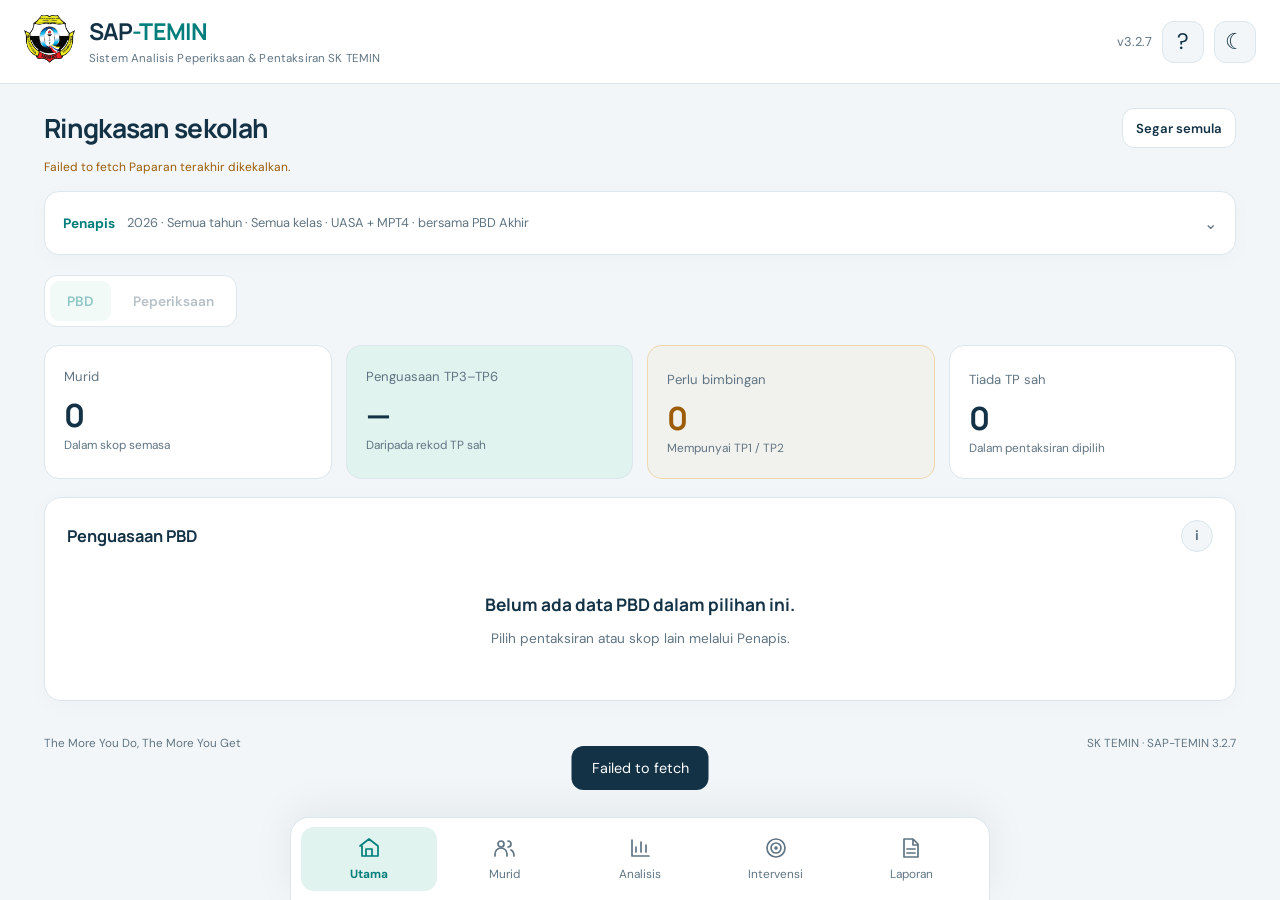
==== index.html @ d0b5d3e7 "Update index.html" ====
<!doctype html><html lang="ms"><head><meta charset="utf-8"><meta name="viewport" content="width=device-width,initial-scale=1,viewport-fit=cover"><meta name="theme-color" content="#102f44"><meta name="description" content="Sistem Analisis Peperiksaan & Pentaksiran SK TEMIN"><title>SAP-TEMIN · Analisis Sekolah</title><link rel="stylesheet" href="style.css?v=3.2.7"></head><body>
<svg class="svg-defs" aria-hidden="true"><defs>
<symbol id="i-home" viewBox="0 0 24 24"><path d="m3 10 9-7 9 7v10H5V10m4 10v-7h6v7"/></symbol><symbol id="i-chart" viewBox="0 0 24 24"><path d="M4 4v16h17M8 16v-5m5 5V6m5 10V9"/></symbol><symbol id="i-users" viewBox="0 0 24 24"><circle cx="9" cy="8" r="3"/><path d="M3 20v-2a6 6 0 0 1 12 0v2m1-15a3 3 0 0 1 0 6m3 3c2 1 3 3 3 6"/></symbol><symbol id="i-target" viewBox="0 0 24 24"><circle cx="12" cy="12" r="9"/><circle cx="12" cy="12" r="5"/><circle cx="12" cy="12" r="1"/></symbol><symbol id="i-more" viewBox="0 0 24 24"><path d="M4 6h16M4 12h16M4 18h16"/></symbol><symbol id="i-upload" viewBox="0 0 24 24"><path d="M12 16V3m-5 5 5-5 5 5M4 15v6h16v-6"/></symbol><symbol id="i-file" viewBox="0 0 24 24"><path d="M5 3h9l5 5v13H5zM14 3v6h5M8 13h8M8 17h8"/></symbol></defs></svg>
<header class="topbar"><div class="brand"><button id="brand-logo" aria-label="Logo SK Temin" title="SK Temin"><img src="assets/logo-sk-temin.png" alt="Logo SK Temin"></button><div><strong>SAP<span>-TEMIN</span></strong><small>Sistem Analisis Peperiksaan &amp; Pentaksiran SK TEMIN</small></div></div><div class="header-right"><span class="version">v3.2.7</span><button id="help" class="icon-btn" aria-label="Panduan penggunaan">?</button><button id="theme" class="icon-btn" aria-label="Tukar mod cerah atau gelap">☾</button></div></header>
<main id="main"><section class="page-heading"><div><p class="eyebrow" id="section-tag">PUSAT ANALISIS SEKOLAH</p><h1 id="page-title" hidden></h1><p id="page-description">SK TEMIN · ANALISIS AKADEMIK</p></div><button class="btn secondary" id="refresh">Segar semula</button></section>
<div id="connection" class="connection" role="status">Menyediakan paparan…</div>
<details id="filters-box" class="panel filters"><summary><span class="filter-caption">Penapis</span><span id="scope-label"></span><span class="filter-chevron" aria-hidden="true">⌄</span></summary><div class="filter-grid"><label>Sesi<select id="f-session"></select></label><div class="assessment-filter"><span id="assessment-label">Pentaksiran</span><details id="assessment-picker"><summary id="assessment-summary">Pilih pentaksiran</summary><div id="f-assessment" role="group" aria-labelledby="assessment-label"></div></details></div><label>Tahun<select id="f-year"><option value="">Semua tahun</option></select></label><label>Kelas<select id="f-class"><option value="">Semua kelas</option></select></label><div class="assessment-filter subject-filter"><span id="subject-label">Subjek</span><details id="subject-picker"><summary id="subject-summary">Semua subjek</summary><div class="subject-menu"><div class="subject-shortcuts"><button type="button" id="subject-all">Semua subjek</button><button type="button" id="subject-core">4 subjek teras</button></div><div id="f-subject" role="group" aria-labelledby="subject-label"></div></div></details></div><label id="sort-field">Susunan<select id="f-sort"><option value="rank">Gred A → F, kemudian jumlah</option><option value="name">Nama A–Z</option><option value="pbd">TP6 terbanyak, kemudian TP5 hingga TP1</option></select></label></div><button class="text-btn" id="reset-filters">Reset penapis</button></details>
<div id="view"></div><footer class="footer">The More You Do, The More You Get <span>SK TEMIN · SAP-TEMIN 3.2.7</span></footer></main>
<nav class="bottom-nav" aria-label="Menu utama"><button data-page="home" class="active"><svg><use href="#i-home"/></svg><span>Utama</span></button><button data-page="students"><svg><use href="#i-users"/></svg><span>Murid</span></button><button data-page="analysis"><svg><use href="#i-chart"/></svg><span>Analisis</span></button><button data-page="intervention"><svg><use href="#i-target"/></svg><span>Intervensi</span></button><button data-page="reports"><svg><use href="#i-file"/></svg><span>Laporan</span></button></nav>
<dialog id="sheet" class="bottom-sheet"><div class="sheet-handle"></div><header><h2 id="sheet-title">Maklumat</h2><button class="icon-btn" id="close-sheet" aria-label="Tutup panel">×</button></header><div id="sheet-body"></div></dialog><div id="toast" role="status" aria-live="polite"></div>
<script src="config.js"></script><script type="module" src="js/app.mjs?v=3.2.7"></script></body></html>
---- style.css ----
@import url('https://fonts.googleapis.com/css2?family=DM+Sans:wght@400;500;600;700&family=Manrope:wght@400;500;600;700;800&display=swap');
:root{--bg:#f2f6f8;--paper:#fff;--ink:#133246;--muted:#607584;--line:#dce6ec;--teal:#007e7b;--mint:#e1f3ee;--navy:#102f44;--amber:#9c5c08;--red:#b24040;--shadow:0 8px 32px #16374b09;font-family:'DM Sans',sans-serif;color:var(--ink);background:var(--bg);font-size:16px}*{box-sizing:border-box}body{margin:0}body.dark{--bg:#101e29;--paper:#192c39;--ink:#ecf4f6;--muted:#aac0cb;--line:#324b5a;--mint:#163e39;--teal:#58d4be;--navy:#0d2333;--amber:#f4bd63;--red:#f49b9b}button,input,select,textarea{font:inherit}button{cursor:pointer}button:disabled{opacity:.5;cursor:wait}button,a,input,select,textarea,summary{outline-offset:4px}button:focus-visible,a:focus-visible,input:focus-visible,select:focus-visible{outline:3px solid #32bfae}h1,h2,h3,h4,strong{font-family:'Manrope',sans-serif}h1{font-size:clamp(1.7rem,3.4vw,2.6rem);letter-spacing:-1.4px;line-height:1.2;margin:10px 0}h2{font-size:1.3rem;margin:0 0 12px}h3{font-size:1.08rem;margin:0}p{line-height:1.6}.svg-defs{position:absolute;width:0;height:0;overflow:hidden}svg{width:24px;height:24px;fill:none;stroke:currentColor;stroke-width:1.7;stroke-linecap:round;stroke-linejoin:round}.topbar{height:90px;padding:14px max(24px,calc((100vw - 1240px)/2));display:flex;justify-content:space-between;align-items:center;background:var(--paper);border-bottom:1px solid var(--line)}.brand,.header-right{display:flex;align-items:center;gap:14px}.brand button{border:0;background:none;padding:0}.brand img{width:51px;height:58px;object-fit:contain}.brand strong{font-size:1.45rem;letter-spacing:-.9px}.brand strong span{color:var(--teal)}.brand small{display:block;font-size:.72rem;letter-spacing:1.5px;margin-top:4px;color:var(--muted)}.version{font-size:.8rem;color:var(--muted)}.icon-btn{background:var(--bg);color:var(--ink);border:1px solid var(--line);border-radius:12px;width:42px;height:42px;font-size:1.4rem}.page-heading{display:flex;align-items:center;justify-content:space-between;gap:20px;margin:32px 0 20px}.page-heading p{margin:0;color:var(--muted)}.page-heading .eyebrow{color:var(--teal);font-size:.78rem;letter-spacing:2px;font-weight:700}main#main{max-width:1240px;margin:auto;padding:0 24px 110px}.btn{display:inline-flex;align-items:center;justify-content:center;gap:9px;padding:12px 18px;border:0;border-radius:12px;background:var(--teal);color:#fff;font-weight:600;font-size:.9rem;min-height:44px}.btn.secondary{background:var(--paper);color:var(--ink);border:1px solid var(--line)}.btn.danger{background:#a83939;color:white}.text-btn{color:var(--teal);border:0;background:none;padding:12px 0;text-align:left;font-weight:600}.connection{color:var(--muted);font-size:.84rem;padding:0 0 18px;line-height:1.5}.connection.warn{color:var(--amber)}.panel{background:var(--paper);border:1px solid var(--line);border-radius:20px;padding:24px;box-shadow:var(--shadow);margin-bottom:20px}.filters{padding:0 22px}.filters summary{padding:18px 0;font-weight:700;cursor:pointer}.filters summary span{font-weight:400;color:var(--muted);font-size:.8rem;margin-left:10px}.filter-grid{display:grid;grid-template-columns:repeat(3,1fr);gap:15px}label{display:flex;flex-direction:column;gap:8px;font-size:.86rem;color:var(--muted);font-weight:500}select,input,textarea{width:100%;min-width:0;border:1px solid var(--line);border-radius:10px;background:var(--bg);color:var(--ink);padding:12px;font-size:1rem;min-height:46px}textarea{min-height:90px;resize:vertical}select{appearance:none;background-image:url("data:image/svg+xml,%3Csvg xmlns='http://www.w3.org/2000/svg' width='16' height='16' fill='none' stroke='%23708795'%3E%3Cpath d='m4 6 4 4 4-4'/%3E%3C/svg%3E");background-repeat:no-repeat;background-position:right 12px center;padding-right:32px}.hero{background:linear-gradient(120deg,#12364b,#075c61);color:white;position:relative;overflow:hidden;display:flex;justify-content:space-between;align-items:center;gap:24px}.hero:after{content:'';position:absolute;right:-80px;top:-110px;width:330px;height:330px;border:50px solid #ffffff09;border-radius:50%;pointer-events:none}.hero small{color:#a7d7d3;letter-spacing:1.2px}.hero h2{font-size:1.6rem;margin-top:10px}.hero p{color:#d1e6e8;max-width:650px;margin:10px 0}.hero .btn{background:#d5f4e9;color:#064842;white-space:nowrap}.kpi-grid{display:grid;grid-template-columns:repeat(4,1fr);gap:16px;margin-bottom:20px}.kpi{background:var(--paper);padding:20px;border:1px solid var(--line);border-radius:17px}.kpi span{font-size:.86rem;color:var(--muted)}.kpi strong{display:block;font-size:2.15rem;letter-spacing:-1.5px;margin:13px 0 4px}.kpi small{font-size:.8rem;color:var(--muted)}.kpi.green{background:var(--mint)}.two-col{display:grid;grid-template-columns:1.1fr 1fr;gap:20px}.panel-head{display:flex;justify-content:space-between;gap:16px;align-items:center;margin-bottom:20px}.panel-head p,.hint{font-size:.85rem;color:var(--muted);line-height:1.6;margin:7px 0}.bar-row{display:grid;grid-template-columns:52px 1fr 85px;gap:12px;align-items:center;margin:18px 0;font-size:.9rem}.bar-track{height:12px;background:var(--bg);border-radius:20px;overflow:hidden}.bar-fill{height:100%;background:var(--teal);border-radius:20px}.bar-row button{background:none;border:0;color:var(--ink);font-weight:700;padding:6px;text-align:left}.bar-row small{text-align:right;color:var(--muted)}.actions{display:flex;flex-wrap:wrap;align-items:center;gap:10px;margin:14px 0}.badge{display:inline-block;border-radius:7px;background:var(--mint);color:var(--teal);font-size:.78rem;padding:5px 9px;white-space:nowrap}.badge.warn{color:var(--amber);background:#e8ae2a18}.badge.red{color:var(--red);background:#c8434314}.quick-grid{display:grid;grid-template-columns:repeat(3,1fr);gap:12px}.quick{padding:20px;border-radius:16px;border:1px solid var(--line);background:var(--paper);text-align:left;color:var(--ink);display:flex;gap:12px;align-items:center;min-height:80px}.quick svg{color:var(--teal);flex-shrink:0}.quick strong{display:block;font-size:.95rem}.quick small{display:block;color:var(--muted);font-size:.8rem;margin-top:5px}.table-scroll{overflow:auto;max-height:72vh;border:1px solid var(--line);border-radius:12px}table{border-collapse:separate;border-spacing:0;width:100%;font-size:.87rem}th,td{padding:13px 12px;text-align:center;border-bottom:1px solid var(--line);white-space:nowrap}th{background:var(--bg);color:var(--muted);font-size:.78rem;position:sticky;top:0;z-index:2}th.name,td.name{position:sticky;left:0;background:var(--paper);text-align:left;min-width:190px;max-width:250px;white-space:normal;z-index:1;box-shadow:3px 0 5px #15384a05}th.name{background:var(--bg);z-index:3}.name button{border:0;background:none;color:var(--ink);text-align:left;padding:0;font-weight:700;font-size:.87rem;line-height:1.5}.name small{display:block;color:var(--muted);font-size:.76rem;margin-top:4px}.pbd-row td{background:var(--mint);font-size:.82rem;padding:10px 12px}.pbd-row td.name{background:var(--paper)}.mark{font-weight:700}.tp{display:inline-block;background:var(--mint);color:var(--teal);border-radius:6px;padding:3px 7px}.tp.low{color:var(--red);background:#cd505015}.empty{text-align:center;padding:48px 20px}.empty h2{margin:15px 0}.empty p{color:var(--muted);max-width:560px;margin:12px auto}.bottom-nav{position:fixed;bottom:0;left:50%;transform:translateX(-50%);width:min(100%,700px);z-index:20;display:grid;grid-template-columns:repeat(5,1fr);background:var(--paper);border:1px solid var(--line);border-bottom:0;border-radius:22px 22px 0 0;padding:9px 10px calc(9px + env(safe-area-inset-bottom));box-shadow:0 -8px 40px #0b273610}.bottom-nav button{display:flex;flex-direction:column;align-items:center;gap:6px;padding:9px 2px;border:0;background:none;color:var(--muted);font-size:.76rem;min-height:58px;border-radius:13px}.bottom-nav button.active{color:var(--teal);background:var(--mint);font-weight:700}.bottom-sheet{border:1px solid var(--line);border-radius:24px 24px 0 0;padding:12px 26px 30px;background:var(--paper);color:var(--ink);width:min(100%,780px);max-height:90dvh;margin:auto auto 0;box-shadow:0 -20px 100px #0003}.bottom-sheet::backdrop{background:#071d32a0;backdrop-filter:blur(3px)}.sheet-handle{width:44px;height:5px;background:var(--line);margin:0 auto 14px;border-radius:5px}.bottom-sheet header{display:flex;align-items:center;justify-content:space-between;margin-bottom:20px}.bottom-sheet header h2{margin:0}.sheet-grid{display:grid;grid-template-columns:1fr 1fr;gap:12px}.form-grid{display:grid;grid-template-columns:1fr 1fr;gap:15px}.full{grid-column:1/-1}.admin-section{border-top:1px solid var(--line);padding-top:22px;margin-top:22px}.upload-box{border:2px dashed var(--line);border-radius:14px;padding:24px;background:var(--bg);text-align:center}.upload-box input{margin-top:12px;background:var(--paper)}.notice{padding:15px 17px;border-radius:12px;background:var(--mint);font-size:.9rem;line-height:1.6;margin:15px 0}.notice.warn{background:#e8ae2a12;color:var(--amber)}.footer{padding:24px 0;color:var(--muted);font-size:.78rem;display:flex;justify-content:space-between;gap:16px}.profile-grid{display:grid;grid-template-columns:repeat(3,1fr);gap:12px;margin-bottom:20px}.profile-grid .kpi{padding:14px}.profile-grid strong{font-size:1.5rem}.list-item{padding:16px 0;border-bottom:1px solid var(--line)}.list-item p{margin:5px 0;font-size:.9rem}.list-item small{color:var(--muted)}#toast{position:fixed;bottom:110px;left:50%;transform:translateX(-50%);background:var(--ink);color:var(--paper);padding:13px 20px;border-radius:12px;z-index:100;max-width:90%;display:none;font-size:.9rem}.checklist label{flex-direction:row;align-items:center;padding:8px 0}.checklist input{width:20px;min-height:20px}.slide{padding:40px;border:1px solid var(--line);background:var(--paper);border-radius:18px;margin-bottom:22px;break-after:page}.slide h2{font-size:1.7rem;color:var(--teal)}.slide li{line-height:1.8}.fishbone{display:grid;grid-template-columns:1fr 1fr;gap:16px}.fishbone article{border-left:4px solid var(--teal);padding:12px;background:var(--bg);border-radius:8px}.fishbone textarea{margin-top:8px}.screen-only{display:initial}
@media(max-width:760px){.topbar{height:78px;padding:12px 18px}.brand strong{font-size:1.25rem}.brand img{width:42px;height:49px}.brand small{font-size:.62rem;letter-spacing:1px}.header-right{gap:8px}main#main{padding:0 16px 115px}.page-heading{margin-top:25px;display:block}.page-heading>.btn{margin-top:14px;padding:9px 12px;font-size:.8rem}.page-heading h1{letter-spacing:-.7px}.page-heading p:not(.eyebrow){font-size:.87rem}.panel{padding:18px;border-radius:16px}.filters{padding:0 16px}.filter-grid{grid-template-columns:1fr 1fr;gap:12px}label{font-size:.8rem}select,input{padding:11px;font-size:.9rem}.filters summary span{display:block;margin:6px 0 0}.kpi-grid{grid-template-columns:1fr 1fr;gap:11px}.kpi{padding:16px}.kpi strong{font-size:1.9rem}.two-col{display:block}.hero{display:block}.hero .btn{margin-top:12px}.hero h2{font-size:1.35rem}.quick-grid{grid-template-columns:1fr}.quick{min-height:70px;padding:16px}.bottom-sheet{padding:12px 18px 24px}.sheet-grid{gap:9px}.sheet-grid .quick{padding:12px;display:block}.sheet-grid .quick svg{margin-bottom:8px}.footer{display:block;line-height:1.8}.footer span{display:block}.table-scroll{max-height:66vh}th.name,td.name{min-width:150px;max-width:180px}th,td{padding:12px 10px}.form-grid{grid-template-columns:1fr}.full{grid-column:auto}.slide{padding:22px}.fishbone{grid-template-columns:1fr}.profile-grid{gap:8px}.profile-grid .kpi{padding:10px}.profile-grid .kpi span{font-size:.72rem}}
@media print{body{background:white;color:black}.topbar,.bottom-nav,.page-heading,.filters,.connection,.footer,.screen-only,dialog,#toast,.actions,button{display:none!important}main#main{max-width:none;padding:0}.panel{box-shadow:none;border:0;padding:10px}.table-scroll{overflow:visible;max-height:none;border:0}table{font-size:8pt}th,td{padding:5px;white-space:normal;position:static!important}th.name,td.name{min-width:110px;max-width:150px;position:static!important}thead{display:table-header-group}tr{break-inside:avoid}.slide{padding:15px;min-height:90vh}.print-title{display:block!important}body.dark{--paper:white;--ink:black;--bg:#eee;--muted:#444;--line:#ddd;--mint:#e9f6f0;--teal:#007e7b}.no-print{display:none!important}@page{size:A4 landscape;margin:12mm}}
.print-title{display:none}

#slip-print{display:none}@media print{body.printing-slip #main{display:none!important}body.printing-slip #slip-print{display:block!important}#slip-print .table-scroll{overflow:visible;max-height:none}#slip-print .profile-grid{display:grid;grid-template-columns:repeat(3,1fr)}}
@media(max-width:760px){label{font-size:.875rem}.bottom-nav button{font-size:.8rem}}

/* 3.0.1 — consistent assessment colours and printable pupil names. */
:root{--exam-row:#f0f6ff;--exam-accent:#285a9b;--pbd-row:#e2f4eb;--pbd-accent:#176442}
body.dark{--exam-row:#1b3047;--exam-accent:#a8cbff;--pbd-row:#183c31;--pbd-accent:#a1e6bf}
.results-table .uasa-row>td:not(.name){background:var(--exam-row)}
.results-table .pbd-row>td:not(.name){background:var(--pbd-row)}
.uasa-row>td:nth-of-type(3){color:var(--exam-accent);font-weight:700}
.pbd-row>td{color:var(--pbd-accent)}
.grade-badge{font-weight:800;border:1px solid transparent;min-width:25px;text-align:center}
.grade-A{background:#dcf5e6;color:#126336;border-color:#a2d8b6}
.grade-B{background:#e0edff;color:#214fa3;border-color:#b1caf3}
.grade-C{background:#eee4ff;color:#6c37a1;border-color:#d1b7ec}
.grade-D{background:#fff3c4;color:#775700;border-color:#dfc66e}
.grade-E{background:#ffe8d4;color:#a4430b;border-color:#edba90}
.grade-F{background:#ffe0e0;color:#b21527;border-color:#ec9ca5}
@media print{
  html,body{height:auto!important;overflow:visible!important}
  body{print-color-adjust:exact;-webkit-print-color-adjust:exact}
  .table-scroll{height:auto!important;max-height:none!important;overflow:visible!important}
  button[data-profile]{display:inline!important;border:0!important;background:none!important;color:#133246!important;font-size:8pt!important;font-weight:700!important;line-height:1.35!important;padding:0!important;min-height:0!important}
  .results-table{font-size:7.5pt;table-layout:auto}
  .results-table th,.results-table td{padding:5px 4px}
  .results-table th.name,.results-table td.name{min-width:105px;width:155px;max-width:180px;color:#133246!important;background:#fff!important;box-shadow:none!important}
  .results-table td.name small{font-size:7pt;color:#475569!important}
  .results-table .student-result{break-inside:avoid;page-break-inside:avoid}
  .results-table .uasa-row>td:not(.name){background:#f0f6ff!important;color:#133246}
  .results-table .pbd-row>td:not(.name){background:#e2f4eb!important;color:#176442}
  .results-table .badge,.results-table .tp{font-size:7pt;padding:2px 4px;min-width:0}
  #view>section.panel>label.screen-only{display:none!important}
}

/* Keep each student and their position visible while scrolling results. */
.results-table{--rank-width:110px}
.results-table th.rank,.results-table td.rank{position:sticky;left:0;min-width:var(--rank-width);width:var(--rank-width);max-width:var(--rank-width);white-space:normal;background:var(--paper);z-index:2;font-weight:700}
.results-table th.rank{background:var(--bg);z-index:4}
.results-table th.name,.results-table td.name{left:var(--rank-width)}
.results-table th.name{z-index:4}
.brand small{max-width:390px;letter-spacing:.4px;line-height:1.4}
@media(max-width:760px){.results-table{--rank-width:88px}.brand small{max-width:230px;font-size:.62rem}.topbar{height:auto;min-height:78px}.brand{gap:10px}.header-right{flex-shrink:0}}
@media print{.results-table th.rank,.results-table td.rank{min-width:50px;width:50px;max-width:65px}}

.assessment-filter{position:relative;min-width:0;color:var(--muted);font-size:.86rem;display:flex;flex-direction:column;gap:8px}.assessment-filter details{position:relative}.assessment-filter summary{min-height:46px;border:1px solid var(--line);border-radius:10px;background:var(--bg);padding:12px;cursor:pointer;color:var(--ink);font-weight:400;font-size:1rem;list-style:none}.assessment-filter summary::after{content:'⌄';float:right}.assessment-filter #f-assessment{position:absolute;top:100%;left:0;min-width:100%;width:max-content;max-width:min(420px,85vw);z-index:15;background:var(--paper);border:1px solid var(--line);border-radius:12px;padding:8px;box-shadow:var(--shadow)}#f-assessment label{display:flex;flex-direction:row;align-items:center;gap:12px;padding:12px;cursor:pointer;color:var(--ink)}#f-assessment input{width:20px;min-height:20px;flex-shrink:0;accent-color:var(--teal)}.progress-row td{background:var(--bg);font-size:.8rem}.progress-up{color:var(--teal);font-weight:700}.progress-down{color:var(--red);font-weight:700}

.results-table.pbd-only-table th.name,.results-table.pbd-only-table td.name{left:0}.tp-distribution{color:var(--teal)!important;font-weight:600}

/* Clickable charts: neutral subject means, amber/orange attention counts. */
.chart-bar{display:grid;grid-template-columns:44px minmax(60px,1fr) 105px;gap:14px;align-items:center;width:100%;padding:13px 0;border:0;border-radius:10px;background:transparent;color:var(--ink);text-align:left;font-size:.9rem;min-height:52px}.chart-bar:hover{background:var(--bg)}.chart-bar .bar-fill{display:block;height:100%}.chart-bar .bar-track{display:block;height:16px}.chart-count{text-align:right;white-space:nowrap;font-weight:700}.chart-count small{display:block;font-weight:400;color:var(--muted);font-size:.76rem}.tp-color-1{background:#e7ad20}.tp-color-2{background:#e98428}.tp-color-3{background:#8cbfb4}.tp-color-4{background:#4caa97}.tp-color-5{background:#168c80}.tp-color-6{background:#086f73}.outcomes-panel .panel-head{align-items:flex-start}.outcomes-panel label{min-width:150px}.chart-legend{display:flex;flex-wrap:wrap;gap:12px 24px;color:var(--muted);font-size:.82rem;margin:18px 0 22px}.chart-legend>span{display:inline-flex;gap:8px;align-items:center}.legend-dot{width:11px;height:11px;border-radius:4px;display:inline-block}.legend-dot.low,.outcome-segment.low{background:#e98b24;color:#402300}.legend-dot.met,.outcome-segment.met{background:#007e7b;color:#fff}.legend-dot.unknown,.outcome-segment.unknown{background:#dbe4e9;color:#344957}.outcome-row{display:grid;grid-template-columns:50px minmax(80px,1fr) 95px;align-items:center;gap:14px;margin:18px 0;font-size:.86rem}.outcome-stack{display:flex;gap:2px;min-height:32px;border-radius:9px;overflow:hidden;background:var(--bg)}.outcome-segment{border:0;min-width:24px;padding:6px 2px;font-weight:700;font-size:.78rem}.outcome-segment:hover{filter:brightness(.92)}.outcome-count{background:none;border:0;color:var(--amber);text-align:right;font-weight:700;padding:4px;min-height:44px}.outcome-count small{display:block;font-size:.7rem;font-weight:400}.outcome-count:hover{text-decoration:underline}@media(max-width:600px){.outcomes-panel .panel-head{display:block}.outcomes-panel label{margin-top:15px;max-width:200px}.outcome-row{grid-template-columns:42px minmax(60px,1fr) 76px;gap:8px}.chart-bar{gap:9px;grid-template-columns:38px minmax(50px,1fr) 95px}.chart-legend{gap:10px;font-size:.76rem}}@media print{.chart-bar{display:grid!important;break-inside:avoid}.outcome-segment,.outcome-count{display:block!important}.bar-fill,.outcome-segment,.legend-dot{-webkit-print-color-adjust:exact;print-color-adjust:exact}.outcomes-panel label{display:none}}

/* SAP-TEMIN 3.1 — focused mobile workspace */
[hidden]{display:none!important}
:root{--shadow:0 4px 24px #15384a06}
.topbar{height:84px}.header-right{gap:10px}.brand small{max-width:360px;letter-spacing:.15px}
main#main{padding-top:0}.page-heading{margin:24px 0 10px;align-items:center}.page-heading .eyebrow{display:none}.page-heading h1{font-size:1.65rem;letter-spacing:-.7px;margin:0;line-height:1.25}.page-heading p:empty{display:none}.page-heading>.btn{margin:0;min-height:40px;padding:9px 13px;font-size:.82rem;white-space:nowrap}
.connection{font-size:.75rem;padding:0 0 15px;white-space:nowrap;overflow:hidden;text-overflow:ellipsis;line-height:1.5}
#filters-box{margin-bottom:20px;padding:0 18px;border-radius:15px;overflow:visible}
#filters-box>summary{display:flex;align-items:center;gap:12px;list-style:none;min-height:62px;padding:14px 0}
#filters-box>summary::-webkit-details-marker{display:none}
#filters-box>summary .filter-caption{font-size:.85rem;color:var(--teal);font-weight:700;margin:0;flex-shrink:0}
#filters-box>summary #scope-label{font-size:.8rem;font-weight:400;color:var(--muted);margin:0;line-height:1.5;flex:1;min-width:0}
.filter-chevron{color:var(--muted);margin:0!important;font-size:1rem!important;flex-shrink:0}
#filters-box[open] .filter-chevron{transform:rotate(180deg)}
#filters-box[open]>summary{border-bottom:1px solid var(--line);margin-bottom:17px}
#filters-box .filter-grid{grid-template-columns:repeat(3,minmax(0,1fr))}#filters-box label,#filters-box .assessment-filter{font-size:.82rem}
#filters-box .text-btn{font-size:.82rem;margin:4px 0}
.view-tabs{display:flex;align-items:center;gap:5px;max-width:100%;width:max-content;overflow-x:auto;margin:0 0 18px;padding:5px;border:1px solid var(--line);background:var(--paper);border-radius:13px;scrollbar-width:thin}
.view-tabs button{flex-shrink:0;border:0;border-radius:9px;min-height:40px;padding:9px 17px;color:var(--muted);background:transparent;font-weight:600;font-size:.85rem;white-space:nowrap}
.view-tabs button.active{color:var(--teal);background:var(--mint)}.view-tabs button:hover{color:var(--teal)}
.panel{padding:22px;border-radius:17px;margin-bottom:18px}.panel-head{margin-bottom:13px}.panel-head h3{font-size:1.02rem}.panel-head p{font-size:.8rem}
.kpi-grid.dashboard-kpis{gap:14px;margin-bottom:18px}.stat-card{display:block;width:100%;text-align:left;border:1px solid var(--line);color:var(--ink);background:var(--paper);padding:19px;border-radius:15px;min-height:134px}
.stat-card span{font-size:.82rem}.stat-card strong{font-size:2rem;margin:12px 0 4px;line-height:1.1}.stat-card small{display:block;font-size:.74rem;line-height:1.4}.stat-card.green{background:var(--mint)}
.stat-card.attention{border-color:#e8a13455;background:#e8a1340d}.stat-card.attention strong{color:var(--amber)}button.stat-card:hover{box-shadow:var(--shadow);border-color:var(--teal)}
.info-btn{display:inline-flex;justify-content:center;align-items:center;width:32px;height:32px;min-width:32px;border-radius:50%;border:1px solid var(--line);background:var(--bg);color:var(--muted);font-size:.85rem;font-weight:700;line-height:1;padding:0;flex-shrink:0}
.info-btn:hover{border-color:var(--teal);color:var(--teal)}.chart-footnote{display:flex;justify-content:flex-end;margin-top:6px}
.table-meta{display:flex;align-items:center;justify-content:space-between;margin:16px 0 13px;gap:10px}.table-meta .info-btn{width:30px;height:30px;min-width:30px}
.cell-btn{border:0;background:none;color:var(--teal);font:inherit;font-weight:700;padding:8px;min-width:35px;min-height:36px;border-radius:7px}.cell-btn:hover{background:var(--mint)}.attention-text{color:var(--amber)}
.analysis-table td.name strong{font-size:.85rem}.analysis-table td.name small{font-size:.71rem;line-height:1.4;max-width:180px}.analysis-table th.name,.analysis-table td.name{min-width:145px;max-width:210px}
.disclosure{padding:0 22px}.disclosure>summary{padding:19px 0;font-family:'Manrope',sans-serif;font-size:.94rem;font-weight:700;cursor:pointer;min-height:55px}.disclosure-body{padding:0 0 20px}.disclosure .badge{margin-left:8px;vertical-align:middle}
.compact-empty{padding:28px 12px}.compact-empty p{font-size:.85rem;margin-bottom:0}
.progress-item{display:flex;align-items:center;justify-content:space-between;gap:20px;padding:18px 0;border-bottom:1px solid var(--line)}.progress-item:last-child{border:0}.progress-item>div:first-child small{display:block;color:var(--muted);font-size:.75rem;margin-top:5px}.progress-counts{display:flex;gap:24px;text-align:center}.progress-counts>span{font-size:1.15rem;font-weight:700;min-width:55px}.progress-counts small{display:block;font-size:.68rem;font-weight:400;color:var(--muted);margin-top:4px}.coverage-counts{display:flex;flex-wrap:wrap;gap:8px 18px;margin-top:10px;font-size:.82rem;color:var(--muted)}
.workspace-entry,.report-dialog-entry{display:flex;align-items:center;justify-content:space-between;gap:20px}.workspace-entry p,.report-dialog-entry p{font-size:.85rem;color:var(--muted);margin:7px 0 0}.workspace-entry .btn,.report-dialog-entry .btn{white-space:nowrap;flex-shrink:0}
.report-controls{display:flex;align-items:end;justify-content:space-between;gap:20px}.report-controls label{flex:1;max-width:360px}.report-controls .actions{margin:0;flex-shrink:0}.report-content .panel-head{gap:10px}.report-dialog-entry h3{font-size:1rem}
.bottom-nav{border-radius:19px 19px 0 0}.bottom-nav button{min-height:58px;font-size:.74rem}.footer{font-size:.73rem;padding:16px 0}
@media(max-width:760px){
 .topbar{min-height:76px;height:auto;padding:12px 16px}.brand{gap:9px;min-width:0}.brand img{width:37px;height:45px}.brand strong{font-size:1.18rem}.brand small{max-width:190px;font-size:.57rem;line-height:1.4}.header-right{gap:6px;flex-shrink:0}.header-right .icon-btn{width:35px;height:35px;border-radius:10px;font-size:1.1rem}.version{display:none}
 main#main{padding:0 14px 105px}.page-heading{display:flex;margin:21px 0 8px;gap:12px}.page-heading h1{font-size:1.35rem}.page-heading>.btn{font-size:.71rem;min-height:36px;padding:7px 10px}.connection{font-size:.69rem;padding-bottom:12px}
 #filters-box{padding:0 14px;margin-bottom:16px}#filters-box>summary{gap:10px;min-height:62px}#filters-box>summary #scope-label{font-size:.73rem;display:-webkit-box;-webkit-line-clamp:2;-webkit-box-orient:vertical;overflow:hidden}#filters-box .filter-grid{grid-template-columns:repeat(2,minmax(0,1fr));gap:13px 10px}
 .panel{padding:17px;border-radius:15px;margin-bottom:15px}.panel-head h3{font-size:.95rem}.kpi-grid.dashboard-kpis{grid-template-columns:1fr 1fr;gap:10px;margin-bottom:15px}.stat-card{padding:15px;min-height:128px}.stat-card strong{font-size:1.85rem}.stat-card span{font-size:.75rem}.stat-card small{font-size:.68rem}
 .view-tabs{margin-bottom:15px;width:max-content;max-width:100%;gap:2px;padding:4px}.view-tabs button{min-height:37px;padding:8px 12px;font-size:.78rem}
 .disclosure{padding:0 17px}.disclosure>summary{font-size:.85rem;padding:17px 0}.disclosure .badge{font-size:.68rem}.workspace-entry,.report-dialog-entry{display:block}.workspace-entry .btn,.report-dialog-entry .btn{margin-top:16px}.workspace-entry p,.report-dialog-entry p{font-size:.8rem}
 .report-controls{display:block}.report-controls label{max-width:none}.report-controls .actions{margin-top:14px;display:flex;flex-wrap:nowrap;gap:8px}.report-controls .btn{flex:1;font-size:.78rem;padding:10px 8px}.report-content .panel-head h3{font-size:.9rem}
 .progress-item{gap:12px}.progress-counts{gap:12px}.progress-counts>span{min-width:40px;font-size:1.05rem}.progress-counts small{font-size:.61rem}.analysis-table th.name,.analysis-table td.name{min-width:120px;max-width:160px}
 .table-scroll{max-height:62vh}.results-table{--rank-width:84px}.results-table th.name,.results-table td.name{min-width:145px;max-width:175px}.bottom-nav{padding:6px 7px calc(7px + env(safe-area-inset-bottom));width:100%;max-width:700px}.bottom-nav button{font-size:.66rem;gap:5px;padding:8px 2px;min-height:52px}.bottom-nav svg{width:21px;height:21px}
}
@media(max-width:360px){.brand small{max-width:145px}.page-heading h1{font-size:1.15rem}.chart-bar{grid-template-columns:32px minmax(40px,1fr) 80px;font-size:.8rem}.chart-count{font-size:.75rem}}
@media print{.view-tabs,.report-controls,.report-dialog-entry,.info-btn,.table-meta{display:none!important}.stat-card{break-inside:avoid}.report-content{padding:0}.analysis-table .cell-btn{display:inline!important;color:#133246;padding:0;min-height:0;min-width:0}.disclosure:not([open]){display:none}.connection{display:none}}

.view-tabs button:disabled{opacity:.45;cursor:default}

/* Admin-only class placement drafts */
.placement-room-fields{display:grid;grid-template-columns:1fr 100px 1fr 100px;gap:12px;margin:20px 0;padding:18px;background:var(--bg);border-radius:12px}.placement-grid{display:grid;grid-template-columns:repeat(2,minmax(0,1fr));gap:16px}.placement-class{min-width:0}.placement-class h3{color:var(--teal)}.placement-summary{font-size:.75rem;color:var(--muted);line-height:1.6}.placement-list{max-height:420px;overflow:auto}.placement-pupil{display:flex;align-items:center;justify-content:space-between;gap:10px;padding:12px 0;border-bottom:1px solid var(--line);break-inside:avoid}.placement-pupil strong{font-size:.8rem;line-height:1.5;display:block}.placement-pupil small{display:block;font-size:.7rem;line-height:1.5;color:var(--muted);margin-top:4px}.placement-move{width:150px;flex-shrink:0;font-size:.76rem;min-height:40px;padding:8px 24px 8px 8px}.placement-drafts label{margin:14px 0}.placement-setup #place-elite-field{max-width:300px}.placement-result-header .actions{gap:8px}.placement-result-header .actions .btn{font-size:.8rem}.placement-grid>.panel{margin-bottom:0}.placement-grid{margin-bottom:18px}
@media(max-width:760px){.placement-room-fields{grid-template-columns:1fr 90px;gap:12px;padding:13px}.placement-grid{grid-template-columns:1fr}.placement-list{max-height:350px}.placement-pupil{display:block}.placement-move{width:100%;margin-top:9px;min-height:40px}.placement-result-header .actions .btn{flex:1;min-width:120px}}
@media print{body.printing-placement .placement-setup,body.printing-placement .placement-drafts,body.printing-placement .placement-move,body.printing-placement #view>.text-btn{display:none!important}body.printing-placement .placement-grid{display:block}body.printing-placement .placement-class{break-before:page}body.printing-placement .placement-list{max-height:none;overflow:visible}body.printing-placement .placement-pupil{display:block;padding:7px 0}body.printing-placement .placement-summary{color:#475569}body.printing-placement .placement-class h3{font-size:18pt}body.printing-placement .placement-result-header{break-after:avoid}}

/* Multiple subject selection */
.subject-menu{position:absolute;z-index:30;left:0;right:0;top:calc(100% + 6px);padding:12px;background:var(--card,#fff);border:1px solid var(--line);border-radius:14px;box-shadow:0 14px 35px #12334426;max-height:370px;overflow:auto}.subject-shortcuts{display:flex;gap:8px;margin-bottom:10px;flex-wrap:wrap}.subject-shortcuts button{border:1px solid var(--line);border-radius:8px;padding:9px 12px;background:var(--bg);color:var(--ink);cursor:pointer}.subject-menu #f-subject label{display:flex;flex-direction:row;align-items:center;gap:12px;padding:10px 6px;margin:0;cursor:pointer}.subject-menu #f-subject input{width:20px;height:20px;min-height:20px;flex:0 0 20px;accent-color:var(--teal)}.subject-menu label span{display:flex;flex-direction:column;gap:3px}.subject-menu label small{font-size:.72rem;color:var(--muted)}.subject-filter summary{white-space:normal}.subject-filter details{position:relative}

#placement-print{display:none}
@media print{
 body.printing-placement>:not(#placement-print){display:none!important}
 body.printing-placement #placement-print{display:block!important;color:#152b3c;background:white;font-family:Arial,sans-serif;font-size:9pt}
 #placement-print .placement-print-page{break-after:page;page-break-after:always}
 #placement-print .placement-print-page:last-child{break-after:auto;page-break-after:auto}
 #placement-print header{padding:0 0 3mm;border-bottom:1px solid #809ca9;margin-bottom:3mm}
 #placement-print header strong{font-size:11pt}
 #placement-print header p{font-size:8pt;margin:2mm 0 0}
 #placement-print .print-class-pair{display:grid;grid-template-columns:1fr 1fr;gap:6mm;align-items:start}
 #placement-print .print-class{min-width:0;break-inside:avoid}
 #placement-print h2{font-size:12pt;margin:0 0 1mm;color:#006f70}
 #placement-print .print-class>p{font-size:8pt;margin:0 0 2mm}
 #placement-print table{width:100%;table-layout:fixed;font-size:7.5pt;border-collapse:collapse}
 #placement-print th,#placement-print td{padding:.3mm 1mm;border:1px solid #cbd5df;line-height:1.1;white-space:normal;overflow-wrap:anywhere;color:#152b3c;vertical-align:middle;position:static!important}
 #placement-print th{background:#edf5f6;font-size:7.5pt}
 #placement-print th:first-child{width:7mm}
 #placement-print th:last-child{width:16mm}
 #placement-print td{text-align:left}#placement-print td:first-child{text-align:center}
 #placement-print td:last-child{font-size:7pt}
 #placement-print footer{font-size:7pt;color:#546777;margin-top:3mm;text-align:right}
}

@media print{body.printing-placement{margin:0!important;padding:0!important;min-height:0!important;background:white!important}#placement-print .placement-print-page{margin:0;padding:0}#placement-print header{position:static!important;height:auto!important;min-height:0!important;background:white!important}#placement-print footer{break-before:avoid}}
.grade-counts{display:block;font-size:.65rem;color:var(--muted);white-space:nowrap;margin-top:5px}
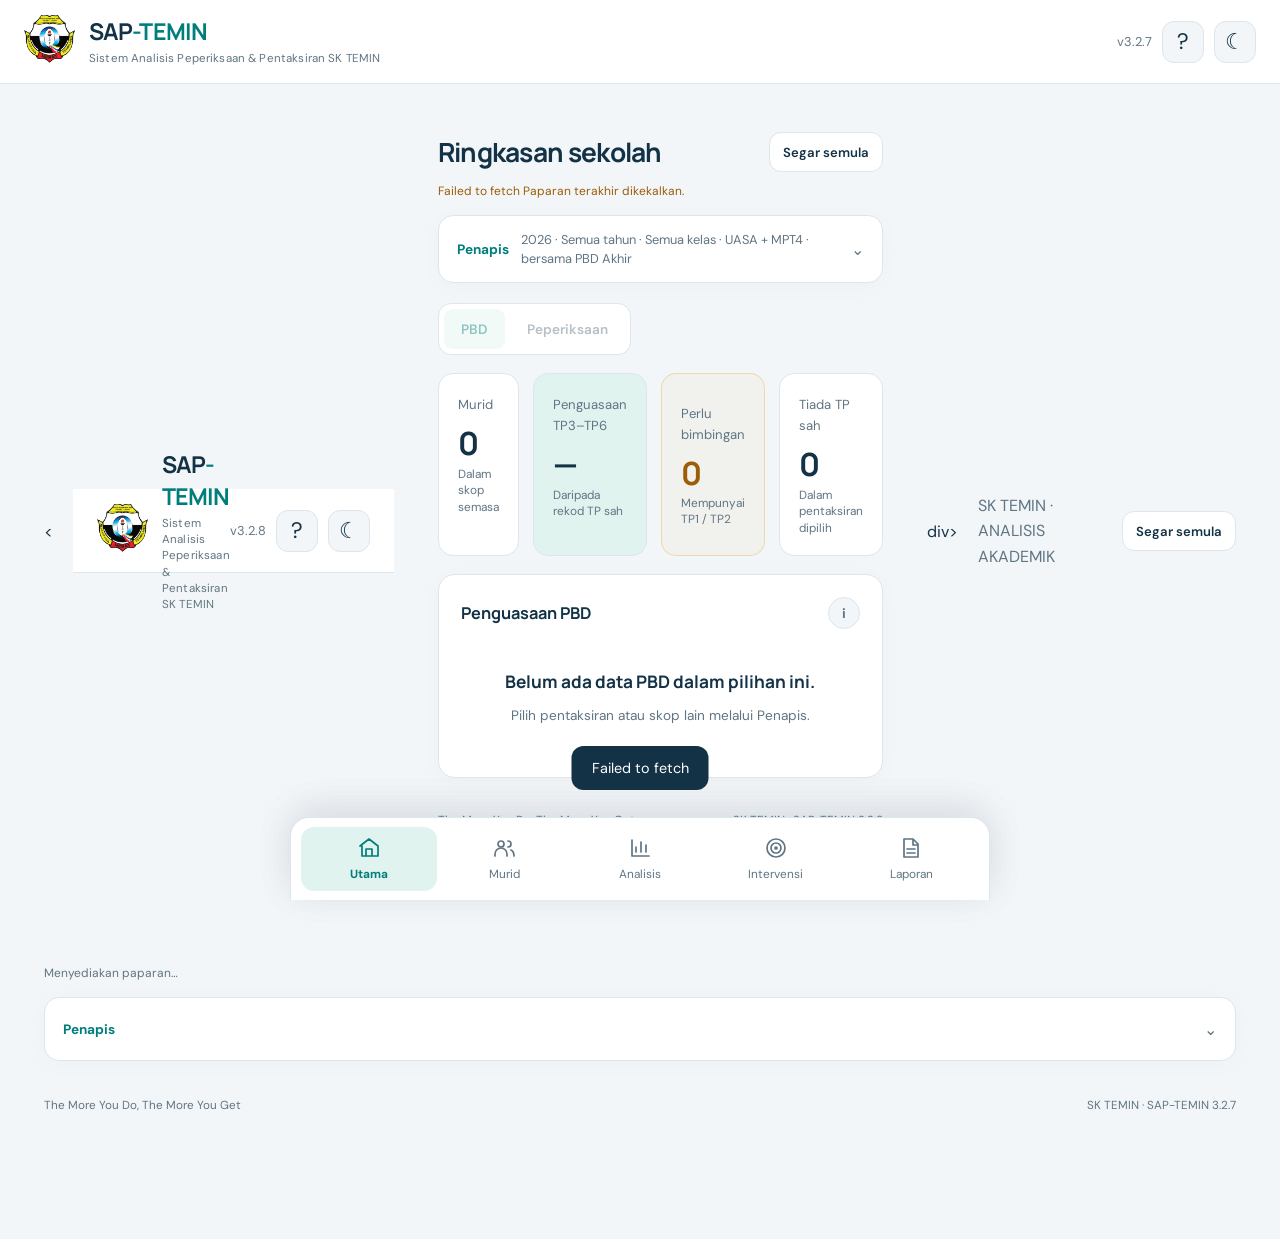
==== commit caeaf752: "Update index.html" ====
--- a/index.html
+++ b/index.html
@@ -2,7 +2,18 @@
 <svg class="svg-defs" aria-hidden="true"><defs>
 <symbol id="i-home" viewBox="0 0 24 24"><path d="m3 10 9-7 9 7v10H5V10m4 10v-7h6v7"/></symbol><symbol id="i-chart" viewBox="0 0 24 24"><path d="M4 4v16h17M8 16v-5m5 5V6m5 10V9"/></symbol><symbol id="i-users" viewBox="0 0 24 24"><circle cx="9" cy="8" r="3"/><path d="M3 20v-2a6 6 0 0 1 12 0v2m1-15a3 3 0 0 1 0 6m3 3c2 1 3 3 3 6"/></symbol><symbol id="i-target" viewBox="0 0 24 24"><circle cx="12" cy="12" r="9"/><circle cx="12" cy="12" r="5"/><circle cx="12" cy="12" r="1"/></symbol><symbol id="i-more" viewBox="0 0 24 24"><path d="M4 6h16M4 12h16M4 18h16"/></symbol><symbol id="i-upload" viewBox="0 0 24 24"><path d="M12 16V3m-5 5 5-5 5 5M4 15v6h16v-6"/></symbol><symbol id="i-file" viewBox="0 0 24 24"><path d="M5 3h9l5 5v13H5zM14 3v6h5M8 13h8M8 17h8"/></symbol></defs></svg>
 <header class="topbar"><div class="brand"><button id="brand-logo" aria-label="Logo SK Temin" title="SK Temin"><img src="assets/logo-sk-temin.png" alt="Logo SK Temin"></button><div><strong>SAP<span>-TEMIN</span></strong><small>Sistem Analisis Peperiksaan &amp; Pentaksiran SK TEMIN</small></div></div><div class="header-right"><span class="version">v3.2.7</span><button id="help" class="icon-btn" aria-label="Panduan penggunaan">?</button><button id="theme" class="icon-btn" aria-label="Tukar mod cerah atau gelap">☾</button></div></header>
+<main id="main"><section class="page-heading"><<!doctype html><html lang="ms"><head><meta charset="utf-8"><meta name="viewport" content="width=device-width,initial-scale=1,viewport-fit=cover"><meta name="theme-color" content="#102f44"><meta name="description" content="Sistem Analisis Peperiksaan & Pentaksiran SK TEMIN"><title>SAP-TEMIN · Analisis Sekolah</title><link rel="stylesheet" href="style.css?v=3.2.8"></head><body>
+<svg class="svg-defs" aria-hidden="true"><defs>
+<symbol id="i-home" viewBox="0 0 24 24"><path d="m3 10 9-7 9 7v10H5V10m4 10v-7h6v7"/></symbol><symbol id="i-chart" viewBox="0 0 24 24"><path d="M4 4v16h17M8 16v-5m5 5V6m5 10V9"/></symbol><symbol id="i-users" viewBox="0 0 24 24"><circle cx="9" cy="8" r="3"/><path d="M3 20v-2a6 6 0 0 1 12 0v2m1-15a3 3 0 0 1 0 6m3 3c2 1 3 3 3 6"/></symbol><symbol id="i-target" viewBox="0 0 24 24"><circle cx="12" cy="12" r="9"/><circle cx="12" cy="12" r="5"/><circle cx="12" cy="12" r="1"/></symbol><symbol id="i-more" viewBox="0 0 24 24"><path d="M4 6h16M4 12h16M4 18h16"/></symbol><symbol id="i-upload" viewBox="0 0 24 24"><path d="M12 16V3m-5 5 5-5 5 5M4 15v6h16v-6"/></symbol><symbol id="i-file" viewBox="0 0 24 24"><path d="M5 3h9l5 5v13H5zM14 3v6h5M8 13h8M8 17h8"/></symbol></defs></svg>
+<header class="topbar"><div class="brand"><button id="brand-logo" aria-label="Logo SK Temin" title="SK Temin"><img src="assets/logo-sk-temin.png" alt="Logo SK Temin"></button><div><strong>SAP<span>-TEMIN</span></strong><small>Sistem Analisis Peperiksaan &amp; Pentaksiran SK TEMIN</small></div></div><div class="header-right"><span class="version">v3.2.8</span><button id="help" class="icon-btn" aria-label="Panduan penggunaan">?</button><button id="theme" class="icon-btn" aria-label="Tukar mod cerah atau gelap">☾</button></div></header>
 <main id="main"><section class="page-heading"><div><p class="eyebrow" id="section-tag">PUSAT ANALISIS SEKOLAH</p><h1 id="page-title" hidden></h1><p id="page-description">SK TEMIN · ANALISIS AKADEMIK</p></div><button class="btn secondary" id="refresh">Segar semula</button></section>
+<div id="connection" class="connection" role="status">Menyediakan paparan…</div>
+<details id="filters-box" class="panel filters"><summary><span class="filter-caption">Penapis</span><span id="scope-label"></span><span class="filter-chevron" aria-hidden="true">⌄</span></summary><div class="filter-grid"><label>Sesi<select id="f-session"></select></label><div class="assessment-filter"><span id="assessment-label">Pentaksiran</span><details id="assessment-picker"><summary id="assessment-summary">Pilih pentaksiran</summary><div id="f-assessment" role="group" aria-labelledby="assessment-label"></div></details></div><label>Tahun<select id="f-year"><option value="">Semua tahun</option></select></label><label>Kelas<select id="f-class"><option value="">Semua kelas</option></select></label><div class="assessment-filter subject-filter"><span id="subject-label">Subjek</span><details id="subject-picker"><summary id="subject-summary">Semua subjek</summary><div class="subject-menu"><div class="subject-shortcuts"><button type="button" id="subject-all">Semua subjek</button><button type="button" id="subject-core">4 subjek teras</button></div><div id="f-subject" role="group" aria-labelledby="subject-label"></div></div></details></div><label id="sort-field">Susunan<select id="f-sort"><option value="rank">Gred A → F, kemudian jumlah</option><option value="name">Nama A–Z</option><option value="pbd">TP6 terbanyak, kemudian TP5 hingga TP1</option></select></label></div><button class="text-btn" id="reset-filters">Reset penapis</button></details>
+<div id="view"></div><footer class="footer">The More You Do, The More You Get <span>SK TEMIN · SAP-TEMIN 3.2.8</span></footer></main>
+<nav class="bottom-nav" aria-label="Menu utama"><button data-page="home" class="active"><svg><use href="#i-home"/></svg><span>Utama</span></button><button data-page="students"><svg><use href="#i-users"/></svg><span>Murid</span></button><button data-page="analysis"><svg><use href="#i-chart"/></svg><span>Analisis</span></button><button data-page="intervention"><svg><use href="#i-target"/></svg><span>Intervensi</span></button><button data-page="reports"><svg><use href="#i-file"/></svg><span>Laporan</span></button></nav>
+<dialog id="sheet" class="bottom-sheet"><div class="sheet-handle"></div><header><h2 id="sheet-title">Maklumat</h2><button class="icon-btn" id="close-sheet" aria-label="Tutup panel">×</button></header><div id="sheet-body"></div></dialog><div id="toast" role="status" aria-live="polite"></div>
+<script src="config.js"></script><script type="module" src="js/app.mjs?v=3.2.8"></script></body></html>
+div><p class="eyebrow" id="section-tag">PUSAT ANALISIS SEKOLAH</p><h1 id="page-title" hidden></h1><p id="page-description">SK TEMIN · ANALISIS AKADEMIK</p></div><button class="btn secondary" id="refresh">Segar semula</button></section>
 <div id="connection" class="connection" role="status">Menyediakan paparan…</div>
 <details id="filters-box" class="panel filters"><summary><span class="filter-caption">Penapis</span><span id="scope-label"></span><span class="filter-chevron" aria-hidden="true">⌄</span></summary><div class="filter-grid"><label>Sesi<select id="f-session"></select></label><div class="assessment-filter"><span id="assessment-label">Pentaksiran</span><details id="assessment-picker"><summary id="assessment-summary">Pilih pentaksiran</summary><div id="f-assessment" role="group" aria-labelledby="assessment-label"></div></details></div><label>Tahun<select id="f-year"><option value="">Semua tahun</option></select></label><label>Kelas<select id="f-class"><option value="">Semua kelas</option></select></label><div class="assessment-filter subject-filter"><span id="subject-label">Subjek</span><details id="subject-picker"><summary id="subject-summary">Semua subjek</summary><div class="subject-menu"><div class="subject-shortcuts"><button type="button" id="subject-all">Semua subjek</button><button type="button" id="subject-core">4 subjek teras</button></div><div id="f-subject" role="group" aria-labelledby="subject-label"></div></div></details></div><label id="sort-field">Susunan<select id="f-sort"><option value="rank">Gred A → F, kemudian jumlah</option><option value="name">Nama A–Z</option><option value="pbd">TP6 terbanyak, kemudian TP5 hingga TP1</option></select></label></div><button class="text-btn" id="reset-filters">Reset penapis</button></details>
 <div id="view"></div><footer class="footer">The More You Do, The More You Get <span>SK TEMIN · SAP-TEMIN 3.2.7</span></footer></main>
--- a/style.css
+++ b/style.css
@@ -1,4 +1,10 @@
 @import url('https://fonts.googleapis.com/css2?family=DM+Sans:wght@400;500;600;700&family=Manrope:wght@400;500;600;700;800&display=swap');
+:root{--bg:#f2f6f8;--paper:#fff;--ink:#133246;--muted:#607584;--line:#dce6ec;--teal:#007e7b;--mint:#e1f3ee;--navy:#102f44;--amber:#9c5c08;--red:#b24040;--shadow:0 8px 32px #16374b09;font-family:'DM Sans',sans-serif;color:var(--ink);background:var(--bg);font-size:16px}*{box-sizing:border-box}body{margin:0}body.dark{--bg:#101e29;--paper:#192c39;--ink:#ecf4f6;--muted:#aac0cb;--line:#324b5a;--mint:#163e39;--teal:#58d4be;--navy:#0d2333;--amber:#f4bd63;--red:#f49b9b}button,input,select,textarea{font:inherit}button{cursor:pointer}button:disabled{opacity:.5;cursor:wait}button,a,input,select,textarea,summary{outline-offset:4px}button:focus-visible,a:focus-visible,input:focus-visible,select:focus-visible{outline:3px solid #32bfae}h1,h2,h3,h4,strong{font-family:'Manrope',sans-serif}h1{font-size:clamp(1.7rem,3.4vw,2.6rem);letter-spacing:-1.4px;line-height:1.2;margin:10px 0}h2{font-size:1.3rem;margin:0 0 12px}h3{font-size:1.08rem;margin:0}p{line-height:1.6}.svg-defs{position:absolute;width:0;height:0;overflow:hidden}svg{width:24px;height:24px;fill:none;stroke:currentColor;stroke-width:1.7;stroke-linecap:round;stroke-linejoin:round}.topbar{height:90px;padding:14px max(24px,calc((100vw - 1240px)/2));display:flex;justify-content:space-between;align-items:center;background:var(--paper);border-bottom:1px solid var(--line)}.brand,.header-right{display:flex;align-items:center;gap:14px}.brand button{border:0;background:none;padding:0}.brand img{width:51px;height:58px;object-fit:contain}.brand strong{font-size:1.45rem;letter-spacing:-.9px}.brand strong span{color:var(--teal)}.brand small{display:block;font-size:.72rem;letter-spacing:1.5px;margin-top:4px;color:var(--muted)}.version{font-size:.8rem;color:var(--muted)}.icon-btn{background:var(--bg);color:var(--ink);border:1px solid var(--line);border-radius:12px;width:42px;height:42px;font-size:1.4rem}.page-heading{display:flex;align-items:center;justify-content:space-between;gap:20px;margin:32px 0 20px}.page-heading p{margin:0;color:var(--muted)}.page-heading .eyebrow{color:var(--teal);font-size:.78rem;letter-spacing:2px;font-weight:700}main#main{max-width:1240px;margin:auto;padding:0 24px 110px}.btn{display:inline-flex;align-items:center;justify-content:center;gap:9px;padding:12px 18px;border:0;border-radius:12px;background:var(--teal);color:#fff;font-weight:600;font-size:.9rem;min-height:44px}.btn.secondary{background:var(--paper);color:var(--ink);border:1px solid var(--line)}.btn.danger{background:#a83939;color:white}.text-btn{color:var(--teal);border:0;background:none;padding:12px 0;text-align:left;font-weight:600}.connection{color:var(--muted);font-size:.84rem;padding:0 0 18px;line-height:1.5}.connection.warn{color:var(--amber)}.panel{background:var(--paper);border:1px solid var(--line);border-radius:20px;padding:24px;box-shadow:var(--shadow);margin-bottom:20px}.filters{padding:0 22px}.filters summary{padding:18px 0;font-weight:700;cursor:pointer}.filters summary span{font-weight:400;color:var(--muted);font-size:.8rem;margin-left:10px}.filter-grid{display:grid;grid-template-columns:repeat(3,1fr);gap:15px}label{display:flex;flex-direction:column;gap:8px;font-size:.86rem;color:var(--muted);font-weight:500}select,input,textarea{width:100%;min-width:0;border:1px solid var(--line);border-radius:10px;background:var(--bg);color:var(--ink);padding:12px;font-size:1rem;min-height:46px}textarea{min-height:90px;resize:vertical}select{appearance:none;background-image:url("data:image/svg+xml,%3Csvg xmlns='http://www.w3.org/2000/svg' width='16' height='16' fill='none' stroke='%23708795'%3E%3Cpath d='m4 6 4 4 4-4'/%3E%3C/svg%3E");background-repeat:no-repeat;background-position:right 12px center;padding-right:32px}.hero{background:linear-gradient(120deg,#12364b,#075c61);color:white;position:relative;overflow:hidden;display:flex;justify-content:space-between;align-items:center;gap:24px}.hero:after{content:'';position:absolute;right:-80px;top:-110px;width:330px;height:330px;border:50px solid #ffffff09;border-radius:50%;pointer-events:none}.hero small{color:#a7d7d3;letter-spacing:1.2px}.hero h2{font-size:1.6rem;margin-top:10px}.hero p{color:#d1e6e8;max-width:650px;margin:10px 0}.hero .btn{background:#d5f4e9;color:#064842;white-space:nowrap}.kpi-grid{display:grid;grid-template-columns:repeat(4,1fr);gap:16px;margin-bottom:20px}.kpi{background:var(--paper);padding:20px;border:1px solid var(--line);border-radius:17px}.kpi span{font-size:.86rem;color:var(--muted)}.kpi strong{display:block;font-size:2.15rem;letter-spacing:-1.5px;margin:13px 0 4px}.kpi small{font-size:.8rem;color:var(--muted)}.kpi.green{background:var(--mint)}.two-col{display:grid;grid-template-columns:1.1fr 1fr;gap:20px}.panel-head{display:flex;justify-content:space-between;gap:16px;align-items:center;margin-bottom:20px}.panel-head p,.hint{font-size:.85rem;color:var(--muted);line-height:1.6;margin:7px 0}.bar-row{display:grid;grid-template-columns:52px 1fr 85px;gap:12px;align-items:center;margin:18px 0;font-size:.9rem}.bar-track{height:12px;background:var(--bg);border-radius:20px;overflow:hidden}.bar-fill{height:100%;background:var(--teal);border-radius:20px}.bar-row button{background:none;border:0;color:var(--ink);font-weight:700;padding:6px;text-align:left}.bar-row small{text-align:right;color:var(--muted)}.actions{display:flex;flex-wrap:wrap;align-items:center;gap:10px;margin:14px 0}.badge{display:inline-block;border-radius:7px;background:var(--mint);color:var(--teal);font-size:.78rem;padding:5px 9px;white-space:nowrap}.badge.warn{color:var(--amber);background:#e8ae2a18}.badge.red{color:var(--red);background:#c8434314}.quick-grid{display:grid;grid-template-columns:repeat(3,1fr);gap:12px}.quick{padding:20px;border-radius:16px;border:1px solid var(--line);background:var(--paper);text-align:left;color:var(--ink);display:flex;gap:12px;align-items:center;min-height:80px}.quick svg{color:var(--teal);flex-shrink:0}.quick strong{display:block;font-size:.95rem}.quick small{display:block;color:var(--muted);font-size:.8rem;margin-top:5px}.table-scroll{overflow:auto;max-height:72vh;border:1px solid var(--line);border-radius:12px}table{border-collapse:separate;border-spacing:0;width:100%;font-size:.87rem}th,td{padding:13px 12px;text-align:center;border-bottom:1px solid var(--line);white-space:nowrap}th{background:var(--bg);color:var(--muted);font-size:.78rem;position:sticky;top:0;z-index:2}th.name,td.name{position:sticky;left:0;background:var(--paper);text-align:left;min-width:190px;max-width:250px;white-space:normal;z-index:1;box-shadow:3px 0 5px #15384a05}th.name{background:var(--bg);z-index:3}.name button{border:0;background:none;color:var(--ink);text-align:left;padding:0;font-weight:700;font-size:.87rem;line-height:1.5}.name small{display:block;color:var(--muted);font-size:.76rem;margin-top:4px}.pbd-row td{background:var(--mint);font-size:.82rem;padding:10px 12px}.pbd-row td.name{background:var(--paper)}.mark{font-weight:700}.tp{display:inline-block;background:var(--mint);color:var(--teal);border-radius:6px;padding:3px 7px}.tp.low{color:var(--red);background:#cd505015}.empty{text-align:center;padding:48px 20px}.empty h2{margin:15px 0}.empty p{color:var(--muted);max-width:560px;margin:12px auto}.bottom-nav{position:fixed;bottom:0;left:50%;transform:translateX(-50%);width:min(100%,700px);z-index:20;display:grid;grid-template-columns:repeat(5,1fr);background:var(--paper);border:1px solid var(--line);border-bottom:0;border-radius:22px 22px 0 0;padding:9px 10px calc(9px + env(safe-area-inset-bottom));box-shadow:0 -8px 40px #0b273610}.bottom-nav button{display:flex;flex-direction:column;align-items:center;gap:6px;padding:9px 2px;border:0;background:none;color:var(--muted);font-size:.76rem;min-height:58px;border-radius:13px}.bottom-nav button.active{color:var(--teal);background:var(--mint);font-weight:700}.bottom-sheet{border:1px solid var(--line);border-radius:24px 24px 0 0;padding:12px 26px 30px;background:var(--paper);color:var(--ink);width:min(100%,780px);max-height:90dvh;margin:auto auto 0;box-shadow:0 -20px 100px #0003}.bottom-sheet::backdrop{background:#071d32a0;backdrop-filter:blur(3px)}.sheet-handle{width:44px;height:5px;background:var(--line);margin:0 auto 14px;border-radius:5px}.bottom-sheet header{display:flex;align-items:center;justify-content:space-between;margin-bottom:20px}.bottom-sheet header h2{margin:0}.sheet-grid{display:grid;grid-template-columns:1fr 1fr;gap:12px}.form-grid{display:grid;grid-template-columns:1fr 1fr;gap:15px}.full{grid-column:1/-1}.admin-section{border-top:1px solid var(--line);padding-top:22px;margin-top:22px}.upload-box{border:2px dashed var(--line);border-radius:14px;padding:24px;background:var(--bg);text-align:center}.upload-box input{margin-top:12px;background:var(--paper)}.notice{padding:15px 17px;border-radius:12px;background:var(--mint);font-size:.9rem;line-height:1.6;margin:15px 0}.notice.warn{background:#e8ae2a12;color:var(--amber)}.footer{padding:24px 0;color:var(--muted);font-size:.78rem;display:flex;justify-content:space-between;gap:16px}.profile-grid{display:grid;grid-template-columns:repeat(3,1fr);gap:12px;margin-bottom:20px}.profile-grid .kpi{padding:14px}.profile-grid strong{font-size:1.5rem}.list-item{padding:16px 0;border-bottom:1px solid var(--line)}.list-item p{margin:5px 0;font-size:.9rem}.list-item small{color:var(--muted)}#toast{position:fixed;bottom:110px;left:50%;transform:translateX(-50%);background:var(--ink);color:var(--paper);padding:13px 20px;border-radius:12px;z-index:100;max-width:90%;display:none;font-size:.9rem}.checklist label{flex-direction:row;align-items:center;padding:8px 0}.checklist input{width:20px;min-height:20px}.slide{padding:40px;border:1px solid var(--line);background:var(--paper);border-radius:18px;margin-bottom:22px;break-after:page}.slide h2{font-size:1.7rem;color:var(--teal)}.slide li{line-height:1.8}.fishbone{display:grid;grid-template-columns:1fr 1fr;gap:16px}.fishbone article{border-left:4px solid var(--teal);padding:12px;background:var(--bg);border-radius:8px}.fishbone textarea{margin-top:8px}.screen-only{display:initial}
+@media(max-width:760px){.topbar{height:78px;padding:12px 18px}.brand strong{font-size:1.25rem}.brand img{width:42px;height:49px}.brand small{font-size:.62rem;letter-spacing:1px}.header-right{gap:8px}main#main{padding:0 16px 115px}.page-heading{margin-top:25px;display:block}.page-heading>.btn{margin-top:14px;padding:9px 12px;font-size:.8rem}.page-heading h1{letter-spacing:-.7px}.page-heading p:not(.eyebrow){font-size:.87rem}.panel{padding:18px;border-radius:16px}.filters{padding:0 16px}.filter-grid{grid-template-columns:1fr 1fr;gap:12px}label{font-size:.8rem}select,input{padding:11px;font-size:.9rem}.filters summary span{display:block;margin:6px 0 0}.kpi-grid{grid-template-columns:1fr 1fr;gap:11px}.kpi{padding:16px}.kpi strong{font-size:1.9rem}.two-col{display:block}.hero{display:block}.hero .btn{margin-top:12px}.hero h2{font-size:1.35rem}.quick-grid{grid-template-columns:1fr}.quick{min-height:70px;padding:16px}.bottom-sheet{padding:12px 18px 24px}.sheet-grid{gap:9px}.sheet-grid .quick{padding:12px;display:block}.sheet-grid .quick svg{margin-bottom:8px}.footer{display:block;line-height:1.8}.footer span{display:block}.table-scroll{max-height:66vh}th.name,td.name{min-width:150px;max-width:180px}th,td{padding:12px 10px}.form-grid{grid-template-columns:1fr}.full{grid-column:auto}.slide{padding:22px}.fishbone{grid-template-columns:1fr}.profile-grid{gap:8px}.profile-grid .kpi{padding:10px}.profile-grid .kpi span{font-size:.72rem}}
+@media print{body{background:white;color:black}.topbar,.bottom-nav,.page-heading,.filters,.connection,.footer,.screen-only,dialog,#toast,.actions,button{display:none!important}main#main{max-width:none;padding:0}.panel{box-shadow:none;border:0;padding:10px}.table-scroll{overflow:visible;max-height:none;border:0}table{font-size:8pt}th,td{padding:5px;white-space:normal;position:static!important}th.name,td.name{min-width:110px;max-width:150px;position:static!important}thead{display:table-header-group}tr{break-inside:avoid}.slide{padding:15px;min-height:90vh}.print-title{display:block!important}body.dark{--paper:white;--ink:black;--bg:#eee;--muted:#444;--line:#ddd;--mint:#e9f6f0;--teal:#007e7b}.no-print{display:none!important}@page{size:A4 landscape;margin:12mm}}
+.print-title{display:none}
+
+#slip-print{display:none}@media print{body.printing-@import url('https://fonts.googleapis.com/css2?family=DM+Sans:wght@400;500;600;700&family=Manrope:wght@400;500;600;700;800&display=swap');
 :root{--bg:#f2f6f8;--paper:#fff;--ink:#133246;--muted:#607584;--line:#dce6ec;--teal:#007e7b;--mint:#e1f3ee;--navy:#102f44;--amber:#9c5c08;--red:#b24040;--shadow:0 8px 32px #16374b09;font-family:'DM Sans',sans-serif;color:var(--ink);background:var(--bg);font-size:16px}*{box-sizing:border-box}body{margin:0}body.dark{--bg:#101e29;--paper:#192c39;--ink:#ecf4f6;--muted:#aac0cb;--line:#324b5a;--mint:#163e39;--teal:#58d4be;--navy:#0d2333;--amber:#f4bd63;--red:#f49b9b}button,input,select,textarea{font:inherit}button{cursor:pointer}button:disabled{opacity:.5;cursor:wait}button,a,input,select,textarea,summary{outline-offset:4px}button:focus-visible,a:focus-visible,input:focus-visible,select:focus-visible{outline:3px solid #32bfae}h1,h2,h3,h4,strong{font-family:'Manrope',sans-serif}h1{font-size:clamp(1.7rem,3.4vw,2.6rem);letter-spacing:-1.4px;line-height:1.2;margin:10px 0}h2{font-size:1.3rem;margin:0 0 12px}h3{font-size:1.08rem;margin:0}p{line-height:1.6}.svg-defs{position:absolute;width:0;height:0;overflow:hidden}svg{width:24px;height:24px;fill:none;stroke:currentColor;stroke-width:1.7;stroke-linecap:round;stroke-linejoin:round}.topbar{height:90px;padding:14px max(24px,calc((100vw - 1240px)/2));display:flex;justify-content:space-between;align-items:center;background:var(--paper);border-bottom:1px solid var(--line)}.brand,.header-right{display:flex;align-items:center;gap:14px}.brand button{border:0;background:none;padding:0}.brand img{width:51px;height:58px;object-fit:contain}.brand strong{font-size:1.45rem;letter-spacing:-.9px}.brand strong span{color:var(--teal)}.brand small{display:block;font-size:.72rem;letter-spacing:1.5px;margin-top:4px;color:var(--muted)}.version{font-size:.8rem;color:var(--muted)}.icon-btn{background:var(--bg);color:var(--ink);border:1px solid var(--line);border-radius:12px;width:42px;height:42px;font-size:1.4rem}.page-heading{display:flex;align-items:center;justify-content:space-between;gap:20px;margin:32px 0 20px}.page-heading p{margin:0;color:var(--muted)}.page-heading .eyebrow{color:var(--teal);font-size:.78rem;letter-spacing:2px;font-weight:700}main#main{max-width:1240px;margin:auto;padding:0 24px 110px}.btn{display:inline-flex;align-items:center;justify-content:center;gap:9px;padding:12px 18px;border:0;border-radius:12px;background:var(--teal);color:#fff;font-weight:600;font-size:.9rem;min-height:44px}.btn.secondary{background:var(--paper);color:var(--ink);border:1px solid var(--line)}.btn.danger{background:#a83939;color:white}.text-btn{color:var(--teal);border:0;background:none;padding:12px 0;text-align:left;font-weight:600}.connection{color:var(--muted);font-size:.84rem;padding:0 0 18px;line-height:1.5}.connection.warn{color:var(--amber)}.panel{background:var(--paper);border:1px solid var(--line);border-radius:20px;padding:24px;box-shadow:var(--shadow);margin-bottom:20px}.filters{padding:0 22px}.filters summary{padding:18px 0;font-weight:700;cursor:pointer}.filters summary span{font-weight:400;color:var(--muted);font-size:.8rem;margin-left:10px}.filter-grid{display:grid;grid-template-columns:repeat(3,1fr);gap:15px}label{display:flex;flex-direction:column;gap:8px;font-size:.86rem;color:var(--muted);font-weight:500}select,input,textarea{width:100%;min-width:0;border:1px solid var(--line);border-radius:10px;background:var(--bg);color:var(--ink);padding:12px;font-size:1rem;min-height:46px}textarea{min-height:90px;resize:vertical}select{appearance:none;background-image:url("data:image/svg+xml,%3Csvg xmlns='http://www.w3.org/2000/svg' width='16' height='16' fill='none' stroke='%23708795'%3E%3Cpath d='m4 6 4 4 4-4'/%3E%3C/svg%3E");background-repeat:no-repeat;background-position:right 12px center;padding-right:32px}.hero{background:linear-gradient(120deg,#12364b,#075c61);color:white;position:relative;overflow:hidden;display:flex;justify-content:space-between;align-items:center;gap:24px}.hero:after{content:'';position:absolute;right:-80px;top:-110px;width:330px;height:330px;border:50px solid #ffffff09;border-radius:50%;pointer-events:none}.hero small{color:#a7d7d3;letter-spacing:1.2px}.hero h2{font-size:1.6rem;margin-top:10px}.hero p{color:#d1e6e8;max-width:650px;margin:10px 0}.hero .btn{background:#d5f4e9;color:#064842;white-space:nowrap}.kpi-grid{display:grid;grid-template-columns:repeat(4,1fr);gap:16px;margin-bottom:20px}.kpi{background:var(--paper);padding:20px;border:1px solid var(--line);border-radius:17px}.kpi span{font-size:.86rem;color:var(--muted)}.kpi strong{display:block;font-size:2.15rem;letter-spacing:-1.5px;margin:13px 0 4px}.kpi small{font-size:.8rem;color:var(--muted)}.kpi.green{background:var(--mint)}.two-col{display:grid;grid-template-columns:1.1fr 1fr;gap:20px}.panel-head{display:flex;justify-content:space-between;gap:16px;align-items:center;margin-bottom:20px}.panel-head p,.hint{font-size:.85rem;color:var(--muted);line-height:1.6;margin:7px 0}.bar-row{display:grid;grid-template-columns:52px 1fr 85px;gap:12px;align-items:center;margin:18px 0;font-size:.9rem}.bar-track{height:12px;background:var(--bg);border-radius:20px;overflow:hidden}.bar-fill{height:100%;background:var(--teal);border-radius:20px}.bar-row button{background:none;border:0;color:var(--ink);font-weight:700;padding:6px;text-align:left}.bar-row small{text-align:right;color:var(--muted)}.actions{display:flex;flex-wrap:wrap;align-items:center;gap:10px;margin:14px 0}.badge{display:inline-block;border-radius:7px;background:var(--mint);color:var(--teal);font-size:.78rem;padding:5px 9px;white-space:nowrap}.badge.warn{color:var(--amber);background:#e8ae2a18}.badge.red{color:var(--red);background:#c8434314}.quick-grid{display:grid;grid-template-columns:repeat(3,1fr);gap:12px}.quick{padding:20px;border-radius:16px;border:1px solid var(--line);background:var(--paper);text-align:left;color:var(--ink);display:flex;gap:12px;align-items:center;min-height:80px}.quick svg{color:var(--teal);flex-shrink:0}.quick strong{display:block;font-size:.95rem}.quick small{display:block;color:var(--muted);font-size:.8rem;margin-top:5px}.table-scroll{overflow:auto;max-height:72vh;border:1px solid var(--line);border-radius:12px}table{border-collapse:separate;border-spacing:0;width:100%;font-size:.87rem}th,td{padding:13px 12px;text-align:center;border-bottom:1px solid var(--line);white-space:nowrap}th{background:var(--bg);color:var(--muted);font-size:.78rem;position:sticky;top:0;z-index:2}th.name,td.name{position:sticky;left:0;background:var(--paper);text-align:left;min-width:190px;max-width:250px;white-space:normal;z-index:1;box-shadow:3px 0 5px #15384a05}th.name{background:var(--bg);z-index:3}.name button{border:0;background:none;color:var(--ink);text-align:left;padding:0;font-weight:700;font-size:.87rem;line-height:1.5}.name small{display:block;color:var(--muted);font-size:.76rem;margin-top:4px}.pbd-row td{background:var(--mint);font-size:.82rem;padding:10px 12px}.pbd-row td.name{background:var(--paper)}.mark{font-weight:700}.tp{display:inline-block;background:var(--mint);color:var(--teal);border-radius:6px;padding:3px 7px}.tp.low{color:var(--red);background:#cd505015}.empty{text-align:center;padding:48px 20px}.empty h2{margin:15px 0}.empty p{color:var(--muted);max-width:560px;margin:12px auto}.bottom-nav{position:fixed;bottom:0;left:50%;transform:translateX(-50%);width:min(100%,700px);z-index:20;display:grid;grid-template-columns:repeat(5,1fr);background:var(--paper);border:1px solid var(--line);border-bottom:0;border-radius:22px 22px 0 0;padding:9px 10px calc(9px + env(safe-area-inset-bottom));box-shadow:0 -8px 40px #0b273610}.bottom-nav button{display:flex;flex-direction:column;align-items:center;gap:6px;padding:9px 2px;border:0;background:none;color:var(--muted);font-size:.76rem;min-height:58px;border-radius:13px}.bottom-nav button.active{color:var(--teal);background:var(--mint);font-weight:700}.bottom-sheet{border:1px solid var(--line);border-radius:24px 24px 0 0;padding:12px 26px 30px;background:var(--paper);color:var(--ink);width:min(100%,780px);max-height:90dvh;margin:auto auto 0;box-shadow:0 -20px 100px #0003}.bottom-sheet::backdrop{background:#071d32a0;backdrop-filter:blur(3px)}.sheet-handle{width:44px;height:5px;background:var(--line);margin:0 auto 14px;border-radius:5px}.bottom-sheet header{display:flex;align-items:center;justify-content:space-between;margin-bottom:20px}.bottom-sheet header h2{margin:0}.sheet-grid{display:grid;grid-template-columns:1fr 1fr;gap:12px}.form-grid{display:grid;grid-template-columns:1fr 1fr;gap:15px}.full{grid-column:1/-1}.admin-section{border-top:1px solid var(--line);padding-top:22px;margin-top:22px}.upload-box{border:2px dashed var(--line);border-radius:14px;padding:24px;background:var(--bg);text-align:center}.upload-box input{margin-top:12px;background:var(--paper)}.notice{padding:15px 17px;border-radius:12px;background:var(--mint);font-size:.9rem;line-height:1.6;margin:15px 0}.notice.warn{background:#e8ae2a12;color:var(--amber)}.footer{padding:24px 0;color:var(--muted);font-size:.78rem;display:flex;justify-content:space-between;gap:16px}.profile-grid{display:grid;grid-template-columns:repeat(3,1fr);gap:12px;margin-bottom:20px}.profile-grid .kpi{padding:14px}.profile-grid strong{font-size:1.5rem}.list-item{padding:16px 0;border-bottom:1px solid var(--line)}.list-item p{margin:5px 0;font-size:.9rem}.list-item small{color:var(--muted)}#toast{position:fixed;bottom:110px;left:50%;transform:translateX(-50%);background:var(--ink);color:var(--paper);padding:13px 20px;border-radius:12px;z-index:100;max-width:90%;display:none;font-size:.9rem}.checklist label{flex-direction:row;align-items:center;padding:8px 0}.checklist input{width:20px;min-height:20px}.slide{padding:40px;border:1px solid var(--line);background:var(--paper);border-radius:18px;margin-bottom:22px;break-after:page}.slide h2{font-size:1.7rem;color:var(--teal)}.slide li{line-height:1.8}.fishbone{display:grid;grid-template-columns:1fr 1fr;gap:16px}.fishbone article{border-left:4px solid var(--teal);padding:12px;background:var(--bg);border-radius:8px}.fishbone textarea{margin-top:8px}.screen-only{display:initial}
 @media(max-width:760px){.topbar{height:78px;padding:12px 18px}.brand strong{font-size:1.25rem}.brand img{width:42px;height:49px}.brand small{font-size:.62rem;letter-spacing:1px}.header-right{gap:8px}main#main{padding:0 16px 115px}.page-heading{margin-top:25px;display:block}.page-heading>.btn{margin-top:14px;padding:9px 12px;font-size:.8rem}.page-heading h1{letter-spacing:-.7px}.page-heading p:not(.eyebrow){font-size:.87rem}.panel{padding:18px;border-radius:16px}.filters{padding:0 16px}.filter-grid{grid-template-columns:1fr 1fr;gap:12px}label{font-size:.8rem}select,input{padding:11px;font-size:.9rem}.filters summary span{display:block;margin:6px 0 0}.kpi-grid{grid-template-columns:1fr 1fr;gap:11px}.kpi{padding:16px}.kpi strong{font-size:1.9rem}.two-col{display:block}.hero{display:block}.hero .btn{margin-top:12px}.hero h2{font-size:1.35rem}.quick-grid{grid-template-columns:1fr}.quick{min-height:70px;padding:16px}.bottom-sheet{padding:12px 18px 24px}.sheet-grid{gap:9px}.sheet-grid .quick{padding:12px;display:block}.sheet-grid .quick svg{margin-bottom:8px}.footer{display:block;line-height:1.8}.footer span{display:block}.table-scroll{max-height:66vh}th.name,td.name{min-width:150px;max-width:180px}th,td{padding:12px 10px}.form-grid{grid-template-columns:1fr}.full{grid-column:auto}.slide{padding:22px}.fishbone{grid-template-columns:1fr}.profile-grid{gap:8px}.profile-grid .kpi{padding:10px}.profile-grid .kpi span{font-size:.72rem}}
 @media print{body{background:white;color:black}.topbar,.bottom-nav,.page-heading,.filters,.connection,.footer,.screen-only,dialog,#toast,.actions,button{display:none!important}main#main{max-width:none;padding:0}.panel{box-shadow:none;border:0;padding:10px}.table-scroll{overflow:visible;max-height:none;border:0}table{font-size:8pt}th,td{padding:5px;white-space:normal;position:static!important}th.name,td.name{min-width:110px;max-width:150px;position:static!important}thead{display:table-header-group}tr{break-inside:avoid}.slide{padding:15px;min-height:90vh}.print-title{display:block!important}body.dark{--paper:white;--ink:black;--bg:#eee;--muted:#444;--line:#ddd;--mint:#e9f6f0;--teal:#007e7b}.no-print{display:none!important}@page{size:A4 landscape;margin:12mm}}
@@ -137,3 +143,279 @@
 
 @media print{body.printing-placement{margin:0!important;padding:0!important;min-height:0!important;background:white!important}#placement-print .placement-print-page{margin:0;padding:0}#placement-print header{position:static!important;height:auto!important;min-height:0!important;background:white!important}#placement-print footer{break-before:avoid}}
 .grade-counts{display:block;font-size:.65rem;color:var(--muted);white-space:nowrap;margin-top:5px}
+.core-pbd-table .pbd-justification{white-space:normal;min-width:240px;max-width:330px;text-align:left;line-height:1.5;font-size:.8rem}
+@media print{.core-pbd-table{min-width:0;width:100%}.core-pbd-table .pbd-justification{min-width:0;max-width:70mm;font-size:8pt}}
+slip #main{display:none!important}body.printing-slip #slip-print{display:block!important}#slip-print .table-scroll{overflow:visible;max-height:none}#slip-print .profile-grid{display:grid;grid-template-columns:repeat(3,1fr)}}
+@media(max-width:760px){label{font-size:.875rem}.bottom-nav button{font-size:.8rem}}
+@import url('https://fonts.googleapis.com/css2?family=DM+Sans:wght@400;500;600;700&family=Manrope:wght@400;500;600;700;800&display=swap');
+:root{--bg:#f2f6f8;--paper:#fff;--ink:#133246;--muted:#607584;--line:#dce6ec;--teal:#007e7b;--mint:#e1f3ee;--navy:#102f44;--amber:#9c5c08;--red:#b24040;--shadow:0 8px 32px #16374b09;font-family:'DM Sans',sans-serif;color:var(--ink);background:var(--bg);font-size:16px}*{box-sizing:border-box}body{margin:0}body.dark{--bg:#101e29;--paper:#192c39;--ink:#ecf4f6;--muted:#aac0cb;--line:#324b5a;--mint:#163e39;--teal:#58d4be;--navy:#0d2333;--amber:#f4bd63;--red:#f49b9b}button,input,select,textarea{font:inherit}button{cursor:pointer}button:disabled{opacity:.5;cursor:wait}button,a,input,select,textarea,summary{outline-offset:4px}button:focus-visible,a:focus-visible,input:focus-visible,select:focus-visible{outline:3px solid #32bfae}h1,h2,h3,h4,strong{font-family:'Manrope',sans-serif}h1{font-size:clamp(1.7rem,3.4vw,2.6rem);letter-spacing:-1.4px;line-height:1.2;margin:10px 0}h2{font-size:1.3rem;margin:0 0 12px}h3{font-size:1.08rem;margin:0}p{line-height:1.6}.svg-defs{position:absolute;width:0;height:0;overflow:hidden}svg{width:24px;height:24px;fill:none;stroke:currentColor;stroke-width:1.7;stroke-linecap:round;stroke-linejoin:round}.topbar{height:90px;padding:14px max(24px,calc((100vw - 1240px)/2));display:flex;justify-content:space-between;align-items:center;background:var(--paper);border-bottom:1px solid var(--line)}.brand,.header-right{display:flex;align-items:center;gap:14px}.brand button{border:0;background:none;padding:0}.brand img{width:51px;height:58px;object-fit:contain}.brand strong{font-size:1.45rem;letter-spacing:-.9px}.brand strong span{color:var(--teal)}.brand small{display:block;font-size:.72rem;letter-spacing:1.5px;margin-top:4px;color:var(--muted)}.version{font-size:.8rem;color:var(--muted)}.icon-btn{background:var(--bg);color:var(--ink);border:1px solid var(--line);border-radius:12px;width:42px;height:42px;font-size:1.4rem}.page-heading{display:flex;align-items:center;justify-content:space-between;gap:20px;margin:32px 0 20px}.page-heading p{margin:0;color:var(--muted)}.page-heading .eyebrow{color:var(--teal);font-size:.78rem;letter-spacing:2px;font-weight:700}main#main{max-width:1240px;margin:auto;padding:0 24px 110px}.btn{display:inline-flex;align-items:center;justify-content:center;gap:9px;padding:12px 18px;border:0;border-radius:12px;background:var(--teal);color:#fff;font-weight:600;font-size:.9rem;min-height:44px}.btn.secondary{background:var(--paper);color:var(--ink);border:1px solid var(--line)}.btn.danger{background:#a83939;color:white}.text-btn{color:var(--teal);border:0;background:none;padding:12px 0;text-align:left;font-weight:600}.connection{color:var(--muted);font-size:.84rem;padding:0 0 18px;line-height:1.5}.connection.warn{color:var(--amber)}.panel{background:var(--paper);border:1px solid var(--line);border-radius:20px;padding:24px;box-shadow:var(--shadow);margin-bottom:20px}.filters{padding:0 22px}.filters summary{padding:18px 0;font-weight:700;cursor:pointer}.filters summary span{font-weight:400;color:var(--muted);font-size:.8rem;margin-left:10px}.filter-grid{display:grid;grid-template-columns:repeat(3,1fr);gap:15px}label{display:flex;flex-direction:column;gap:8px;font-size:.86rem;color:var(--muted);font-weight:500}select,input,textarea{width:100%;min-width:0;border:1px solid var(--line);border-radius:10px;background:var(--bg);color:var(--ink);padding:12px;font-size:1rem;min-height:46px}textarea{min-height:90px;resize:vertical}select{appearance:none;background-image:url("data:image/svg+xml,%3Csvg xmlns='http://www.w3.org/2000/svg' width='16' height='16' fill='none' stroke='%23708795'%3E%3Cpath d='m4 6 4 4 4-4'/%3E%3C/svg%3E");background-repeat:no-repeat;background-position:right 12px center;padding-right:32px}.hero{background:linear-gradient(120deg,#12364b,#075c61);color:white;position:relative;overflow:hidden;display:flex;justify-content:space-between;align-items:center;gap:24px}.hero:after{content:'';position:absolute;right:-80px;top:-110px;width:330px;height:330px;border:50px solid #ffffff09;border-radius:50%;pointer-events:none}.hero small{color:#a7d7d3;letter-spacing:1.2px}.hero h2{font-size:1.6rem;margin-top:10px}.hero p{color:#d1e6e8;max-width:650px;margin:10px 0}.hero .btn{background:#d5f4e9;color:#064842;white-space:nowrap}.kpi-grid{display:grid;grid-template-columns:repeat(4,1fr);gap:16px;margin-bottom:20px}.kpi{background:var(--paper);padding:20px;border:1px solid var(--line);border-radius:17px}.kpi span{font-size:.86rem;color:var(--muted)}.kpi strong{display:block;font-size:2.15rem;letter-spacing:-1.5px;margin:13px 0 4px}.kpi small{font-size:.8rem;color:var(--muted)}.kpi.green{background:var(--mint)}.two-col{display:grid;grid-template-columns:1.1fr 1fr;gap:20px}.panel-head{display:flex;justify-content:space-between;gap:16px;align-items:center;margin-bottom:20px}.panel-head p,.hint{font-size:.85rem;color:var(--muted);line-height:1.6;margin:7px 0}.bar-row{display:grid;grid-template-columns:52px 1fr 85px;gap:12px;align-items:center;margin:18px 0;font-size:.9rem}.bar-track{height:12px;background:var(--bg);border-radius:20px;overflow:hidden}.bar-fill{height:100%;background:var(--teal);border-radius:20px}.bar-row button{background:none;border:0;color:var(--ink);font-weight:700;padding:6px;text-align:left}.bar-row small{text-align:right;color:var(--muted)}.actions{display:flex;flex-wrap:wrap;align-items:center;gap:10px;margin:14px 0}.badge{display:inline-block;border-radius:7px;background:var(--mint);color:var(--teal);font-size:.78rem;padding:5px 9px;white-space:nowrap}.badge.warn{color:var(--amber);background:#e8ae2a18}.badge.red{color:var(--red);background:#c8434314}.quick-grid{display:grid;grid-template-columns:repeat(3,1fr);gap:12px}.quick{padding:20px;border-radius:16px;border:1px solid var(--line);background:var(--paper);text-align:left;color:var(--ink);display:flex;gap:12px;align-items:center;min-height:80px}.quick svg{color:var(--teal);flex-shrink:0}.quick strong{display:block;font-size:.95rem}.quick small{display:block;color:var(--muted);font-size:.8rem;margin-top:5px}.table-scroll{overflow:auto;max-height:72vh;border:1px solid var(--line);border-radius:12px}table{border-collapse:separate;border-spacing:0;width:100%;font-size:.87rem}th,td{padding:13px 12px;text-align:center;border-bottom:1px solid var(--line);white-space:nowrap}th{background:var(--bg);color:var(--muted);font-size:.78rem;position:sticky;top:0;z-index:2}th.name,td.name{position:sticky;left:0;background:var(--paper);text-align:left;min-width:190px;max-width:250px;white-space:normal;z-index:1;box-shadow:3px 0 5px #15384a05}th.name{background:var(--bg);z-index:3}.name button{border:0;background:none;color:var(--ink);text-align:left;padding:0;font-weight:700;font-size:.87rem;line-height:1.5}.name small{display:block;color:var(--muted);font-size:.76rem;margin-top:4px}.pbd-row td{background:var(--mint);font-size:.82rem;padding:10px 12px}.pbd-row td.name{background:var(--paper)}.mark{font-weight:700}.tp{display:inline-block;background:var(--mint);color:var(--teal);border-radius:6px;padding:3px 7px}.tp.low{color:var(--red);background:#cd505015}.empty{text-align:center;padding:48px 20px}.empty h2{margin:15px 0}.empty p{color:var(--muted);max-width:560px;margin:12px auto}.bottom-nav{position:fixed;bottom:0;left:50%;transform:translateX(-50%);width:min(100%,700px);z-index:20;display:grid;grid-template-columns:repeat(5,1fr);background:var(--paper);border:1px solid var(--line);border-bottom:0;border-radius:22px 22px 0 0;padding:9px 10px calc(9px + env(safe-area-inset-bottom));box-shadow:0 -8px 40px #0b273610}.bottom-nav button{display:flex;flex-direction:column;align-items:center;gap:6px;padding:9px 2px;border:0;background:none;color:var(--muted);font-size:.76rem;min-height:58px;border-radius:13px}.bottom-nav button.active{color:var(--teal);background:var(--mint);font-weight:700}.bottom-sheet{border:1px solid var(--line);border-radius:24px 24px 0 0;padding:12px 26px 30px;background:var(--paper);color:var(--ink);width:min(100%,780px);max-height:90dvh;margin:auto auto 0;box-shadow:0 -20px 100px #0003}.bottom-sheet::backdrop{background:#071d32a0;backdrop-filter:blur(3px)}.sheet-handle{width:44px;height:5px;background:var(--line);margin:0 auto 14px;border-radius:5px}.bottom-sheet header{display:flex;align-items:center;justify-content:space-between;margin-bottom:20px}.bottom-sheet header h2{margin:0}.sheet-grid{display:grid;grid-template-columns:1fr 1fr;gap:12px}.form-grid{display:grid;grid-template-columns:1fr 1fr;gap:15px}.full{grid-column:1/-1}.admin-section{border-top:1px solid var(--line);padding-top:22px;margin-top:22px}.upload-box{border:2px dashed var(--line);border-radius:14px;padding:24px;background:var(--bg);text-align:center}.upload-box input{margin-top:12px;background:var(--paper)}.notice{padding:15px 17px;border-radius:12px;background:var(--mint);font-size:.9rem;line-height:1.6;margin:15px 0}.notice.warn{background:#e8ae2a12;color:var(--amber)}.footer{padding:24px 0;color:var(--muted);font-size:.78rem;display:flex;justify-content:space-between;gap:16px}.profile-grid{display:grid;grid-template-columns:repeat(3,1fr);gap:12px;margin-bottom:20px}.profile-grid .kpi{padding:14px}.profile-grid strong{font-size:1.5rem}.list-item{padding:16px 0;border-bottom:1px solid var(--line)}.list-item p{margin:5px 0;font-size:.9rem}.list-item small{color:var(--muted)}#toast{position:fixed;bottom:110px;left:50%;transform:translateX(-50%);background:var(--ink);color:var(--paper);padding:13px 20px;border-radius:12px;z-index:100;max-width:90%;display:none;font-size:.9rem}.checklist label{flex-direction:row;align-items:center;padding:8px 0}.checklist input{width:20px;min-height:20px}.slide{padding:40px;border:1px solid var(--line);background:var(--paper);border-radius:18px;margin-bottom:22px;break-after:page}.slide h2{font-size:1.7rem;color:var(--teal)}.slide li{line-height:1.8}.fishbone{display:grid;grid-template-columns:1fr 1fr;gap:16px}.fishbone article{border-left:4px solid var(--teal);padding:12px;background:var(--bg);border-radius:8px}.fishbone textarea{margin-top:8px}.screen-only{display:initial}
+@media(max-width:760px){.topbar{height:78px;padding:12px 18px}.brand strong{font-size:1.25rem}.brand img{width:42px;height:49px}.brand small{font-size:.62rem;letter-spacing:1px}.header-right{gap:8px}main#main{padding:0 16px 115px}.page-heading{margin-top:25px;display:block}.page-heading>.btn{margin-top:14px;padding:9px 12px;font-size:.8rem}.page-heading h1{letter-spacing:-.7px}.page-heading p:not(.eyebrow){font-size:.87rem}.panel{padding:18px;border-radius:16px}.filters{padding:0 16px}.filter-grid{grid-template-columns:1fr 1fr;gap:12px}label{font-size:.8rem}select,input{padding:11px;font-size:.9rem}.filters summary span{display:block;margin:6px 0 0}.kpi-grid{grid-template-columns:1fr 1fr;gap:11px}.kpi{padding:16px}.kpi strong{font-size:1.9rem}.two-col{display:block}.hero{display:block}.hero .btn{margin-top:12px}.hero h2{font-size:1.35rem}.quick-grid{grid-template-columns:1fr}.quick{min-height:70px;padding:16px}.bottom-sheet{padding:12px 18px 24px}.sheet-grid{gap:9px}.sheet-grid .quick{padding:12px;display:block}.sheet-grid .quick svg{margin-bottom:8px}.footer{display:block;line-height:1.8}.footer span{display:block}.table-scroll{max-height:66vh}th.name,td.name{min-width:150px;max-width:180px}th,td{padding:12px 10px}.form-grid{grid-template-columns:1fr}.full{grid-column:auto}.slide{padding:22px}.fishbone{grid-template-columns:1fr}.profile-grid{gap:8px}.profile-grid .kpi{padding:10px}.profile-grid .kpi span{font-size:.72rem}}
+@media print{body{background:white;color:black}.topbar,.bottom-nav,.page-heading,.filters,.connection,.footer,.screen-only,dialog,#toast,.actions,button{display:none!important}main#main{max-width:none;padding:0}.panel{box-shadow:none;border:0;padding:10px}.table-scroll{overflow:visible;max-height:none;border:0}table{font-size:8pt}th,td{padding:5px;white-space:normal;position:static!important}th.name,td.name{min-width:110px;max-width:150px;position:static!important}thead{display:table-header-group}tr{break-inside:avoid}.slide{padding:15px;min-height:90vh}.print-title{display:block!important}body.dark{--paper:white;--ink:black;--bg:#eee;--muted:#444;--line:#ddd;--mint:#e9f6f0;--teal:#007e7b}.no-print{display:none!important}@page{size:A4 landscape;margin:12mm}}
+.print-title{display:none}
+
+#slip-print{display:none}@media print{body.printing-slip #main{display:none!important}body.printing-slip #slip-print{display:block!important}#slip-print .table-scroll{overflow:visible;max-height:none}#slip-print .profile-grid{display:grid;grid-template-columns:repeat(3,1fr)}}
+@media(max-width:760px){label{font-size:.875rem}.bottom-nav button{font-size:.8rem}}
+
+/* 3.0.1 — consistent assessment colours and printable pupil names. */
+:root{--exam-row:#f0f6ff;--exam-accent:#285a9b;--pbd-row:#e2f4eb;--pbd-accent:#176442}
+body.dark{--exam-row:#1b3047;--exam-accent:#a8cbff;--pbd-row:#183c31;--pbd-accent:#a1e6bf}
+.results-table .uasa-row>td:not(.name){background:var(--exam-row)}
+.results-table .pbd-row>td:not(.name){background:var(--pbd-row)}
+.uasa-row>td:nth-of-type(3){color:var(--exam-accent);font-weight:700}
+.pbd-row>td{color:var(--pbd-accent)}
+.grade-badge{font-weight:800;border:1px solid transparent;min-width:25px;text-align:center}
+.grade-A{background:#dcf5e6;color:#126336;border-color:#a2d8b6}
+.grade-B{background:#e0edff;color:#214fa3;border-color:#b1caf3}
+.grade-C{background:#eee4ff;color:#6c37a1;border-color:#d1b7ec}
+.grade-D{background:#fff3c4;color:#775700;border-color:#dfc66e}
+.grade-E{background:#ffe8d4;color:#a4430b;border-color:#edba90}
+.grade-F{background:#ffe0e0;color:#b21527;border-color:#ec9ca5}
+@media print{
+  html,body{height:auto!important;overflow:visible!important}
+  body{print-color-adjust:exact;-webkit-print-color-adjust:exact}
+  .table-scroll{height:auto!important;max-height:none!important;overflow:visible!important}
+  button[data-profile]{display:inline!important;border:0!important;background:none!important;color:#133246!important;font-size:8pt!important;font-weight:700!important;line-height:1.35!important;padding:0!important;min-height:0!important}
+  .results-table{font-size:7.5pt;table-layout:auto}
+  .results-table th,.results-table td{padding:5px 4px}
+  .results-table th.name,.results-table td.name{min-width:105px;width:155px;max-width:180px;color:#133246!important;background:#fff!important;box-shadow:none!important}
+  .results-table td.name small{font-size:7pt;color:#475569!important}
+  .results-table .student-result{break-inside:avoid;page-break-inside:avoid}
+  .results-table .uasa-row>td:not(.name){background:#f0f6ff!important;color:#133246}
+  .results-table .pbd-row>td:not(.name){background:#e2f4eb!important;color:#176442}
+  .results-table .badge,.results-table .tp{font-size:7pt;padding:2px 4px;min-width:0}
+  #view>section.panel>label.screen-only{display:none!important}
+}
+
+/* Keep each student and their position visible while scrolling results. */
+.results-table{--rank-width:110px}
+.results-table th.rank,.results-table td.rank{position:sticky;left:0;min-width:var(--rank-width);width:var(--rank-width);max-width:var(--rank-width);white-space:normal;background:var(--paper);z-index:2;font-weight:700}
+.results-table th.rank{background:var(--bg);z-index:4}
+.results-table th.name,.results-table td.name{left:var(--rank-width)}
+.results-table th.name{z-index:4}
+.brand small{max-width:390px;letter-spacing:.4px;line-height:1.4}
+@media(max-width:760px){.results-table{--rank-width:88px}.brand small{max-width:230px;font-size:.62rem}.topbar{height:auto;min-height:78px}.brand{gap:10px}.header-right{flex-shrink:0}}
+@media print{.results-table th.rank,.results-table td.rank{min-width:50px;width:50px;max-width:65px}}
+
+.assessment-filter{position:relative;min-width:0;color:var(--muted);font-size:.86rem;display:flex;flex-direction:column;gap:8px}.assessment-filter details{position:relative}.assessment-filter summary{min-height:46px;border:1px solid var(--line);border-radius:10px;background:var(--bg);padding:12px;cursor:pointer;color:var(--ink);font-weight:400;font-size:1rem;list-style:none}.assessment-filter summary::after{content:'⌄';float:right}.assessment-filter #f-assessment{position:absolute;top:100%;left:0;min-width:100%;width:max-content;max-width:min(420px,85vw);z-index:15;background:var(--paper);border:1px solid var(--line);border-radius:12px;padding:8px;box-shadow:var(--shadow)}#f-assessment label{display:flex;flex-direction:row;align-items:center;gap:12px;padding:12px;cursor:pointer;color:var(--ink)}#f-assessment input{width:20px;min-height:20px;flex-shrink:0;accent-color:var(--teal)}.progress-row td{background:var(--bg);font-size:.8rem}.progress-up{color:var(--teal);font-weight:700}.progress-down{color:var(--red);font-weight:700}
+
+.results-table.pbd-only-table th.name,.results-table.pbd-only-table td.name{left:0}.tp-distribution{color:var(--teal)!important;font-weight:600}
+
+/* Clickable charts: neutral subject means, amber/orange attention counts. */
+.chart-bar{display:grid;grid-template-columns:44px minmax(60px,1fr) 105px;gap:14px;align-items:center;width:100%;padding:13px 0;border:0;border-radius:10px;background:transparent;color:var(--ink);text-align:left;font-size:.9rem;min-height:52px}.chart-bar:hover{background:var(--bg)}.chart-bar .bar-fill{display:block;height:100%}.chart-bar .bar-track{display:block;height:16px}.chart-count{text-align:right;white-space:nowrap;font-weight:700}.chart-count small{display:block;font-weight:400;color:var(--muted);font-size:.76rem}.tp-color-1{background:#e7ad20}.tp-color-2{background:#e98428}.tp-color-3{background:#8cbfb4}.tp-color-4{background:#4caa97}.tp-color-5{background:#168c80}.tp-color-6{background:#086f73}.outcomes-panel .panel-head{align-items:flex-start}.outcomes-panel label{min-width:150px}.chart-legend{display:flex;flex-wrap:wrap;gap:12px 24px;color:var(--muted);font-size:.82rem;margin:18px 0 22px}.chart-legend>span{display:inline-flex;gap:8px;align-items:center}.legend-dot{width:11px;height:11px;border-radius:4px;display:inline-block}.legend-dot.low,.outcome-segment.low{background:#e98b24;color:#402300}.legend-dot.met,.outcome-segment.met{background:#007e7b;color:#fff}.legend-dot.unknown,.outcome-segment.unknown{background:#dbe4e9;color:#344957}.outcome-row{display:grid;grid-template-columns:50px minmax(80px,1fr) 95px;align-items:center;gap:14px;margin:18px 0;font-size:.86rem}.outcome-stack{display:flex;gap:2px;min-height:32px;border-radius:9px;overflow:hidden;background:var(--bg)}.outcome-segment{border:0;min-width:24px;padding:6px 2px;font-weight:700;font-size:.78rem}.outcome-segment:hover{filter:brightness(.92)}.outcome-count{background:none;border:0;color:var(--amber);text-align:right;font-weight:700;padding:4px;min-height:44px}.outcome-count small{display:block;font-size:.7rem;font-weight:400}.outcome-count:hover{text-decoration:underline}@media(max-width:600px){.outcomes-panel .panel-head{display:block}.outcomes-panel label{margin-top:15px;max-width:200px}.outcome-row{grid-template-columns:42px minmax(60px,1fr) 76px;gap:8px}.chart-bar{gap:9px;grid-template-columns:38px minmax(50px,1fr) 95px}.chart-legend{gap:10px;font-size:.76rem}}@media print{.chart-bar{display:grid!important;break-inside:avoid}.outcome-segment,.outcome-count{display:block!important}.bar-fill,.outcome-segment,.legend-dot{-webkit-print-color-adjust:exact;print-color-adjust:exact}.outcomes-panel label{display:none}}
+
+/* SAP-TEMIN 3.1 — focused mobile workspace */
+[hidden]{display:none!important}
+:root{--shadow:0 4px 24px #15384a06}
+.topbar{height:84px}.header-right{gap:10px}.brand small{max-width:360px;letter-spacing:.15px}
+main#main{padding-top:0}.page-heading{margin:24px 0 10px;align-items:center}.page-heading .eyebrow{display:none}.page-heading h1{font-size:1.65rem;letter-spacing:-.7px;margin:0;line-height:1.25}.page-heading p:empty{display:none}.page-heading>.btn{margin:0;min-height:40px;padding:9px 13px;font-size:.82rem;white-space:nowrap}
+.connection{font-size:.75rem;padding:0 0 15px;white-space:nowrap;overflow:hidden;text-overflow:ellipsis;line-height:1.5}
+#filters-box{margin-bottom:20px;padding:0 18px;border-radius:15px;overflow:visible}
+#filters-box>summary{display:flex;align-items:center;gap:12px;list-style:none;min-height:62px;padding:14px 0}
+#filters-box>summary::-webkit-details-marker{display:none}
+#filters-box>summary .filter-caption{font-size:.85rem;color:var(--teal);font-weight:700;margin:0;flex-shrink:0}
+#filters-box>summary #scope-label{font-size:.8rem;font-weight:400;color:var(--muted);margin:0;line-height:1.5;flex:1;min-width:0}
+.filter-chevron{color:var(--muted);margin:0!important;font-size:1rem!important;flex-shrink:0}
+#filters-box[open] .filter-chevron{transform:rotate(180deg)}
+#filters-box[open]>summary{border-bottom:1px solid var(--line);margin-bottom:17px}
+#filters-box .filter-grid{grid-template-columns:repeat(3,minmax(0,1fr))}#filters-box label,#filters-box .assessment-filter{font-size:.82rem}
+#filters-box .text-btn{font-size:.82rem;margin:4px 0}
+.view-tabs{display:flex;align-items:center;gap:5px;max-width:100%;width:max-content;overflow-x:auto;margin:0 0 18px;padding:5px;border:1px solid var(--line);background:var(--paper);border-radius:13px;scrollbar-width:thin}
+.view-tabs button{flex-shrink:0;border:0;border-radius:9px;min-height:40px;padding:9px 17px;color:var(--muted);background:transparent;font-weight:600;font-size:.85rem;white-space:nowrap}
+.view-tabs button.active{color:var(--teal);background:var(--mint)}.view-tabs button:hover{color:var(--teal)}
+.panel{padding:22px;border-radius:17px;margin-bottom:18px}.panel-head{margin-bottom:13px}.panel-head h3{font-size:1.02rem}.panel-head p{font-size:.8rem}
+.kpi-grid.dashboard-kpis{gap:14px;margin-bottom:18px}.stat-card{display:block;width:100%;text-align:left;border:1px solid var(--line);color:var(--ink);background:var(--paper);padding:19px;border-radius:15px;min-height:134px}
+.stat-card span{font-size:.82rem}.stat-card strong{font-size:2rem;margin:12px 0 4px;line-height:1.1}.stat-card small{display:block;font-size:.74rem;line-height:1.4}.stat-card.green{background:var(--mint)}
+.stat-card.attention{border-color:#e8a13455;background:#e8a1340d}.stat-card.attention strong{color:var(--amber)}button.stat-card:hover{box-shadow:var(--shadow);border-color:var(--teal)}
+.info-btn{display:inline-flex;justify-content:center;align-items:center;width:32px;height:32px;min-width:32px;border-radius:50%;border:1px solid var(--line);background:var(--bg);color:var(--muted);font-size:.85rem;font-weight:700;line-height:1;padding:0;flex-shrink:0}
+.info-btn:hover{border-color:var(--teal);color:var(--teal)}.chart-footnote{display:flex;justify-content:flex-end;margin-top:6px}
+.table-meta{display:flex;align-items:center;justify-content:space-between;margin:16px 0 13px;gap:10px}.table-meta .info-btn{width:30px;height:30px;min-width:30px}
+.cell-btn{border:0;background:none;color:var(--teal);font:inherit;font-weight:700;padding:8px;min-width:35px;min-height:36px;border-radius:7px}.cell-btn:hover{background:var(--mint)}.attention-text{color:var(--amber)}
+.analysis-table td.name strong{font-size:.85rem}.analysis-table td.name small{font-size:.71rem;line-height:1.4;max-width:180px}.analysis-table th.name,.analysis-table td.name{min-width:145px;max-width:210px}
+.disclosure{padding:0 22px}.disclosure>summary{padding:19px 0;font-family:'Manrope',sans-serif;font-size:.94rem;font-weight:700;cursor:pointer;min-height:55px}.disclosure-body{padding:0 0 20px}.disclosure .badge{margin-left:8px;vertical-align:middle}
+.compact-empty{padding:28px 12px}.compact-empty p{font-size:.85rem;margin-bottom:0}
+.progress-item{display:flex;align-items:center;justify-content:space-between;gap:20px;padding:18px 0;border-bottom:1px solid var(--line)}.progress-item:last-child{border:0}.progress-item>div:first-child small{display:block;color:var(--muted);font-size:.75rem;margin-top:5px}.progress-counts{display:flex;gap:24px;text-align:center}.progress-counts>span{font-size:1.15rem;font-weight:700;min-width:55px}.progress-counts small{display:block;font-size:.68rem;font-weight:400;color:var(--muted);margin-top:4px}.coverage-counts{display:flex;flex-wrap:wrap;gap:8px 18px;margin-top:10px;font-size:.82rem;color:var(--muted)}
+.workspace-entry,.report-dialog-entry{display:flex;align-items:center;justify-content:space-between;gap:20px}.workspace-entry p,.report-dialog-entry p{font-size:.85rem;color:var(--muted);margin:7px 0 0}.workspace-entry .btn,.report-dialog-entry .btn{white-space:nowrap;flex-shrink:0}
+.report-controls{display:flex;align-items:end;justify-content:space-between;gap:20px}.report-controls label{flex:1;max-width:360px}.report-controls .actions{margin:0;flex-shrink:0}.report-content .panel-head{gap:10px}.report-dialog-entry h3{font-size:1rem}
+.bottom-nav{border-radius:19px 19px 0 0}.bottom-nav button{min-height:58px;font-size:.74rem}.footer{font-size:.73rem;padding:16px 0}
+@media(max-width:760px){
+ .topbar{min-height:76px;height:auto;padding:12px 16px}.brand{gap:9px;min-width:0}.brand img{width:37px;height:45px}.brand strong{font-size:1.18rem}.brand small{max-width:190px;font-size:.57rem;line-height:1.4}.header-right{gap:6px;flex-shrink:0}.header-right .icon-btn{width:35px;height:35px;border-radius:10px;font-size:1.1rem}.version{display:none}
+ main#main{padding:0 14px 105px}.page-heading{display:flex;margin:21px 0 8px;gap:12px}.page-heading h1{font-size:1.35rem}.page-heading>.btn{font-size:.71rem;min-height:36px;padding:7px 10px}.connection{font-size:.69rem;padding-bottom:12px}
+ #filters-box{padding:0 14px;margin-bottom:16px}#filters-box>summary{gap:10px;min-height:62px}#filters-box>summary #scope-label{font-size:.73rem;display:-webkit-box;-webkit-line-clamp:2;-webkit-box-orient:vertical;overflow:hidden}#filters-box .filter-grid{grid-template-columns:repeat(2,minmax(0,1fr));gap:13px 10px}
+ .panel{padding:17px;border-radius:15px;margin-bottom:15px}.panel-head h3{font-size:.95rem}.kpi-grid.dashboard-kpis{grid-template-columns:1fr 1fr;gap:10px;margin-bottom:15px}.stat-card{padding:15px;min-height:128px}.stat-card strong{font-size:1.85rem}.stat-card span{font-size:.75rem}.stat-card small{font-size:.68rem}
+ .view-tabs{margin-bottom:15px;width:max-content;max-width:100%;gap:2px;padding:4px}.view-tabs button{min-height:37px;padding:8px 12px;font-size:.78rem}
+ .disclosure{padding:0 17px}.disclosure>summary{font-size:.85rem;padding:17px 0}.disclosure .badge{font-size:.68rem}.workspace-entry,.report-dialog-entry{display:block}.workspace-entry .btn,.report-dialog-entry .btn{margin-top:16px}.workspace-entry p,.report-dialog-entry p{font-size:.8rem}
+ .report-controls{display:block}.report-controls label{max-width:none}.report-controls .actions{margin-top:14px;display:flex;flex-wrap:nowrap;gap:8px}.report-controls .btn{flex:1;font-size:.78rem;padding:10px 8px}.report-content .panel-head h3{font-size:.9rem}
+ .progress-item{gap:12px}.progress-counts{gap:12px}.progress-counts>span{min-width:40px;font-size:1.05rem}.progress-counts small{font-size:.61rem}.analysis-table th.name,.analysis-table td.name{min-width:120px;max-width:160px}
+ .table-scroll{max-height:62vh}.results-table{--rank-width:84px}.results-table th.name,.results-table td.name{min-width:145px;max-width:175px}.bottom-nav{padding:6px 7px calc(7px + env(safe-area-inset-bottom));width:100%;max-width:700px}.bottom-nav button{font-size:.66rem;gap:5px;padding:8px 2px;min-height:52px}.bottom-nav svg{width:21px;height:21px}
+}
+@media(max-width:360px){.brand small{max-width:145px}.page-heading h1{font-size:1.15rem}.chart-bar{grid-template-columns:32px minmax(40px,1fr) 80px;font-size:.8rem}.chart-count{font-size:.75rem}}
+@media print{.view-tabs,.report-controls,.report-dialog-entry,.info-btn,.table-meta{display:none!important}.stat-card{break-inside:avoid}.report-content{padding:0}.analysis-table .cell-btn{display:inline!important;color:#133246;padding:0;min-height:0;min-width:0}.disclosure:not([open]){display:none}.connection{display:none}}
+
+.view-tabs button:disabled{opacity:.45;cursor:default}
+
+/* Admin-only class placement drafts */
+.placement-room-fields{display:grid;grid-template-columns:1fr 100px 1fr 100px;gap:12px;margin:20px 0;padding:18px;background:var(--bg);border-radius:12px}.placement-grid{display:grid;grid-template-columns:repeat(2,minmax(0,1fr));gap:16px}.placement-class{min-width:0}.placement-class h3{color:var(--teal)}.placement-summary{font-size:.75rem;color:var(--muted);line-height:1.6}.placement-list{max-height:420px;overflow:auto}.placement-pupil{display:flex;align-items:center;justify-content:space-between;gap:10px;padding:12px 0;border-bottom:1px solid var(--line);break-inside:avoid}.placement-pupil strong{font-size:.8rem;line-height:1.5;display:block}.placement-pupil small{display:block;font-size:.7rem;line-height:1.5;color:var(--muted);margin-top:4px}.placement-move{width:150px;flex-shrink:0;font-size:.76rem;min-height:40px;padding:8px 24px 8px 8px}.placement-drafts label{margin:14px 0}.placement-setup #place-elite-field{max-width:300px}.placement-result-header .actions{gap:8px}.placement-result-header .actions .btn{font-size:.8rem}.placement-grid>.panel{margin-bottom:0}.placement-grid{margin-bottom:18px}
+@media(max-width:760px){.placement-room-fields{grid-template-columns:1fr 90px;gap:12px;padding:13px}.placement-grid{grid-template-columns:1fr}.placement-list{max-height:350px}.placement-pupil{display:block}.placement-move{width:100%;margin-top:9px;min-height:40px}.placement-result-header .actions .btn{flex:1;min-width:120px}}
+@media print{body.printing-placement .placement-setup,body.printing-placement .placement-drafts,body.printing-placement .placement-move,body.printing-placement #view>.text-btn{display:none!important}body.printing-placement .placement-grid{display:block}body.printing-placement .placement-class{break-before:page}body.printing-placement .placement-list{max-height:none;overflow:visible}body.printing-placement .placement-pupil{display:block;padding:7px 0}body.printing-placement .placement-summary{color:#475569}body.printing-placement .placement-class h3{font-size:18pt}body.printing-placement .placement-result-header{break-after:avoid}}
+
+/* Multiple subject selection */
+.subject-menu{position:absolute;z-index:30;left:0;right:0;top:calc(100% + 6px);padding:12px;background:var(--card,#fff);border:1px solid var(--line);border-radius:14px;box-shadow:0 14px 35px #12334426;max-height:370px;overflow:auto}.subject-shortcuts{display:flex;gap:8px;margin-bottom:10px;flex-wrap:wrap}.subject-shortcuts button{border:1px solid var(--line);border-radius:8px;padding:9px 12px;background:var(--bg);color:var(--ink);cursor:pointer}.subject-menu #f-subject label{display:flex;flex-direction:row;align-items:center;gap:12px;padding:10px 6px;margin:0;cursor:pointer}.subject-menu #f-subject input{width:20px;height:20px;min-height:20px;flex:0 0 20px;accent-color:var(--teal)}.subject-menu label span{display:flex;flex-direction:column;gap:3px}.subject-menu label small{font-size:.72rem;color:var(--muted)}.subject-filter summary{white-space:normal}.subject-filter details{position:relative}
+
+#placement-print{display:none}
+@media print{
+ body.printing-placement>:not(#placement-print){display:none!important}
+ body.printing-placement #placement-print{display:block!important;color:#152b3c;background:white;font-family:Arial,sans-serif;font-size:9pt}
+ #placement-print .placement-print-page{break-after:page;page-break-after:always}
+ #placement-print .placement-print-page:last-child{break-after:auto;page-break-after:auto}
+ #placement-print header{padding:0 0 3mm;border-bottom:1px solid #809ca9;margin-bottom:3mm}
+ #placement-print header strong{font-size:11pt}
+ #placement-print header p{font-size:8pt;margin:2mm 0 0}
+ #placement-print .print-class-pair{display:grid;grid-template-columns:1fr 1fr;gap:6mm;align-items:start}
+ #placement-print .print-class{min-width:0;break-inside:avoid}
+ #placement-print h2{font-size:12pt;margin:0 0 1mm;color:#006f70}
+ #placement-print .print-class>p{font-size:8pt;margin:0 0 2mm}
+ #placement-print table{width:100%;table-layout:fixed;font-size:7.5pt;border-collapse:collapse}
+ #placement-print th,#placement-print td{padding:.3mm 1mm;border:1px solid #cbd5df;line-height:1.1;white-space:normal;overflow-wrap:anywhere;color:#152b3c;vertical-align:middle;position:static!important}
+ #placement-print th{background:#edf5f6;font-size:7.5pt}
+ #placement-print th:first-child{width:7mm}
+ #placement-print th:last-child{width:16mm}
+ #placement-print td{text-align:left}#placement-print td:first-child{text-align:center}
+ #placement-print td:last-child{font-size:7pt}
+ #placement-print footer{font-size:7pt;color:#546777;margin-top:3mm;text-align:right}
+}
+
+@media print{body.printing-placement{margin:0!important;padding:0!important;min-height:0!important;background:white!important}#placement-print .placement-print-page{margin:0;padding:0}#placement-print header{position:static!important;height:auto!important;min-height:0!important;background:white!important}#placement-print footer{break-before:avoid}}
+.grade-counts{display:block;font-size:.65rem;color:var(--muted);white-space:nowrap;margin-top:5px}
+.core-pbd-table .pbd-justification{white-space:normal;min-width:240px;max-width:330px;text-align:left;line-height:1.5;font-size:.8rem}
+@media print{.core-pbd-table{min-width:0;width:100%}.core-pbd-table .pbd-justification{min-width:0;max-width:70mm;font-size:8pt}}
+
+/* 3.0.1 — consistent assessment colours and printable pupil names. */
+:root{--exam-row:#f0f6ff;--exam-accent:#285a9b;--pbd-row:#e2f4eb;--pbd-accent:#176442}
+body.dark{--exam-row:#1b3047;--exam-accent:#a8cbff;--pbd-row:#183c31;--pbd-accent:#a1e6bf}
+.results-table .uasa-row>td:not(.name){background:var(--exam-row)}
+.results-table .pbd-row>td:not(.name){background:var(--pbd-row)}
+.uasa-row>td:nth-of-type(3){color:var(--exam-accent);font-weight:700}
+.pbd-row>td{color:var(--pbd-accent)}
+.grade-badge{font-weight:800;border:1px solid transparent;min-width:25px;text-align:center}
+.grade-A{background:#dcf5e6;color:#126336;border-color:#a2d8b6}
+.grade-B{background:#e0edff;color:#214fa3;border-color:#b1caf3}
+.grade-C{background:#eee4ff;color:#6c37a1;border-color:#d1b7ec}
+.grade-D{background:#fff3c4;color:#775700;border-color:#dfc66e}
+.grade-E{background:#ffe8d4;color:#a4430b;border-color:#edba90}
+.grade-F{background:#ffe0e0;color:#b21527;border-color:#ec9ca5}
+@media print{
+  html,body{height:auto!important;overflow:visible!important}
+  body{print-color-adjust:exact;-webkit-print-color-adjust:exact}
+  .table-scroll{height:auto!important;max-height:none!important;overflow:visible!important}
+  button[data-profile]{display:inline!important;border:0!important;background:none!important;color:#133246!important;font-size:8pt!important;font-weight:700!important;line-height:1.35!important;padding:0!important;min-height:0!important}
+  .results-table{font-size:7.5pt;table-layout:auto}
+  .results-table th,.results-table td{padding:5px 4px}
+  .results-table th.name,.results-table td.name{min-width:105px;width:155px;max-width:180px;color:#133246!important;background:#fff!important;box-shadow:none!important}
+  .results-table td.name small{font-size:7pt;color:#475569!important}
+  .results-table .student-result{break-inside:avoid;page-break-inside:avoid}
+  .results-table .uasa-row>td:not(.name){background:#f0f6ff!important;color:#133246}
+  .results-table .pbd-row>td:not(.name){background:#e2f4eb!important;color:#176442}
+  .results-table .badge,.results-table .tp{font-size:7pt;padding:2px 4px;min-width:0}
+  #view>section.panel>label.screen-only{display:none!important}
+}
+
+/* Keep each student and their position visible while scrolling results. */
+.results-table{--rank-width:110px}
+.results-table th.rank,.results-table td.rank{position:sticky;left:0;min-width:var(--rank-width);width:var(--rank-width);max-width:var(--rank-width);white-space:normal;background:var(--paper);z-index:2;font-weight:700}
+.results-table th.rank{background:var(--bg);z-index:4}
+.results-table th.name,.results-table td.name{left:var(--rank-width)}
+.results-table th.name{z-index:4}
+.brand small{max-width:390px;letter-spacing:.4px;line-height:1.4}
+@media(max-width:760px){.results-table{--rank-width:88px}.brand small{max-width:230px;font-size:.62rem}.topbar{height:auto;min-height:78px}.brand{gap:10px}.header-right{flex-shrink:0}}
+@media print{.results-table th.rank,.results-table td.rank{min-width:50px;width:50px;max-width:65px}}
+
+.assessment-filter{position:relative;min-width:0;color:var(--muted);font-size:.86rem;display:flex;flex-direction:column;gap:8px}.assessment-filter details{position:relative}.assessment-filter summary{min-height:46px;border:1px solid var(--line);border-radius:10px;background:var(--bg);padding:12px;cursor:pointer;color:var(--ink);font-weight:400;font-size:1rem;list-style:none}.assessment-filter summary::after{content:'⌄';float:right}.assessment-filter #f-assessment{position:absolute;top:100%;left:0;min-width:100%;width:max-content;max-width:min(420px,85vw);z-index:15;background:var(--paper);border:1px solid var(--line);border-radius:12px;padding:8px;box-shadow:var(--shadow)}#f-assessment label{display:flex;flex-direction:row;align-items:center;gap:12px;padding:12px;cursor:pointer;color:var(--ink)}#f-assessment input{width:20px;min-height:20px;flex-shrink:0;accent-color:var(--teal)}.progress-row td{background:var(--bg);font-size:.8rem}.progress-up{color:var(--teal);font-weight:700}.progress-down{color:var(--red);font-weight:700}
+
+.results-table.pbd-only-table th.name,.results-table.pbd-only-table td.name{left:0}.tp-distribution{color:var(--teal)!important;font-weight:600}
+
+/* Clickable charts: neutral subject means, amber/orange attention counts. */
+.chart-bar{display:grid;grid-template-columns:44px minmax(60px,1fr) 105px;gap:14px;align-items:center;width:100%;padding:13px 0;border:0;border-radius:10px;background:transparent;color:var(--ink);text-align:left;font-size:.9rem;min-height:52px}.chart-bar:hover{background:var(--bg)}.chart-bar .bar-fill{display:block;height:100%}.chart-bar .bar-track{display:block;height:16px}.chart-count{text-align:right;white-space:nowrap;font-weight:700}.chart-count small{display:block;font-weight:400;color:var(--muted);font-size:.76rem}.tp-color-1{background:#e7ad20}.tp-color-2{background:#e98428}.tp-color-3{background:#8cbfb4}.tp-color-4{background:#4caa97}.tp-color-5{background:#168c80}.tp-color-6{background:#086f73}.outcomes-panel .panel-head{align-items:flex-start}.outcomes-panel label{min-width:150px}.chart-legend{display:flex;flex-wrap:wrap;gap:12px 24px;color:var(--muted);font-size:.82rem;margin:18px 0 22px}.chart-legend>span{display:inline-flex;gap:8px;align-items:center}.legend-dot{width:11px;height:11px;border-radius:4px;display:inline-block}.legend-dot.low,.outcome-segment.low{background:#e98b24;color:#402300}.legend-dot.met,.outcome-segment.met{background:#007e7b;color:#fff}.legend-dot.unknown,.outcome-segment.unknown{background:#dbe4e9;color:#344957}.outcome-row{display:grid;grid-template-columns:50px minmax(80px,1fr) 95px;align-items:center;gap:14px;margin:18px 0;font-size:.86rem}.outcome-stack{display:flex;gap:2px;min-height:32px;border-radius:9px;overflow:hidden;background:var(--bg)}.outcome-segment{border:0;min-width:24px;padding:6px 2px;font-weight:700;font-size:.78rem}.outcome-segment:hover{filter:brightness(.92)}.outcome-count{background:none;border:0;color:var(--amber);text-align:right;font-weight:700;padding:4px;min-height:44px}.outcome-count small{display:block;font-size:.7rem;font-weight:400}.outcome-count:hover{text-decoration:underline}@media(max-width:600px){.outcomes-panel .panel-head{display:block}.outcomes-panel label{margin-top:15px;max-width:200px}.outcome-row{grid-template-columns:42px minmax(60px,1fr) 76px;gap:8px}.chart-bar{gap:9px;grid-template-columns:38px minmax(50px,1fr) 95px}.chart-legend{gap:10px;font-size:.76rem}}@media print{.chart-bar{display:grid!important;break-inside:avoid}.outcome-segment,.outcome-count{display:block!important}.bar-fill,.outcome-segment,.legend-dot{-webkit-print-color-adjust:exact;print-color-adjust:exact}.outcomes-panel label{display:none}}
+
+/* SAP-TEMIN 3.1 — focused mobile workspace */
+[hidden]{display:none!important}
+:root{--shadow:0 4px 24px #15384a06}
+.topbar{height:84px}.header-right{gap:10px}.brand small{max-width:360px;letter-spacing:.15px}
+main#main{padding-top:0}.page-heading{margin:24px 0 10px;align-items:center}.page-heading .eyebrow{display:none}.page-heading h1{font-size:1.65rem;letter-spacing:-.7px;margin:0;line-height:1.25}.page-heading p:empty{display:none}.page-heading>.btn{margin:0;min-height:40px;padding:9px 13px;font-size:.82rem;white-space:nowrap}
+.connection{font-size:.75rem;padding:0 0 15px;white-space:nowrap;overflow:hidden;text-overflow:ellipsis;line-height:1.5}
+#filters-box{margin-bottom:20px;padding:0 18px;border-radius:15px;overflow:visible}
+#filters-box>summary{display:flex;align-items:center;gap:12px;list-style:none;min-height:62px;padding:14px 0}
+#filters-box>summary::-webkit-details-marker{display:none}
+#filters-box>summary .filter-caption{font-size:.85rem;color:var(--teal);font-weight:700;margin:0;flex-shrink:0}
+#filters-box>summary #scope-label{font-size:.8rem;font-weight:400;color:var(--muted);margin:0;line-height:1.5;flex:1;min-width:0}
+.filter-chevron{color:var(--muted);margin:0!important;font-size:1rem!important;flex-shrink:0}
+#filters-box[open] .filter-chevron{transform:rotate(180deg)}
+#filters-box[open]>summary{border-bottom:1px solid var(--line);margin-bottom:17px}
+#filters-box .filter-grid{grid-template-columns:repeat(3,minmax(0,1fr))}#filters-box label,#filters-box .assessment-filter{font-size:.82rem}
+#filters-box .text-btn{font-size:.82rem;margin:4px 0}
+.view-tabs{display:flex;align-items:center;gap:5px;max-width:100%;width:max-content;overflow-x:auto;margin:0 0 18px;padding:5px;border:1px solid var(--line);background:var(--paper);border-radius:13px;scrollbar-width:thin}
+.view-tabs button{flex-shrink:0;border:0;border-radius:9px;min-height:40px;padding:9px 17px;color:var(--muted);background:transparent;font-weight:600;font-size:.85rem;white-space:nowrap}
+.view-tabs button.active{color:var(--teal);background:var(--mint)}.view-tabs button:hover{color:var(--teal)}
+.panel{padding:22px;border-radius:17px;margin-bottom:18px}.panel-head{margin-bottom:13px}.panel-head h3{font-size:1.02rem}.panel-head p{font-size:.8rem}
+.kpi-grid.dashboard-kpis{gap:14px;margin-bottom:18px}.stat-card{display:block;width:100%;text-align:left;border:1px solid var(--line);color:var(--ink);background:var(--paper);padding:19px;border-radius:15px;min-height:134px}
+.stat-card span{font-size:.82rem}.stat-card strong{font-size:2rem;margin:12px 0 4px;line-height:1.1}.stat-card small{display:block;font-size:.74rem;line-height:1.4}.stat-card.green{background:var(--mint)}
+.stat-card.attention{border-color:#e8a13455;background:#e8a1340d}.stat-card.attention strong{color:var(--amber)}button.stat-card:hover{box-shadow:var(--shadow);border-color:var(--teal)}
+.info-btn{display:inline-flex;justify-content:center;align-items:center;width:32px;height:32px;min-width:32px;border-radius:50%;border:1px solid var(--line);background:var(--bg);color:var(--muted);font-size:.85rem;font-weight:700;line-height:1;padding:0;flex-shrink:0}
+.info-btn:hover{border-color:var(--teal);color:var(--teal)}.chart-footnote{display:flex;justify-content:flex-end;margin-top:6px}
+.table-meta{display:flex;align-items:center;justify-content:space-between;margin:16px 0 13px;gap:10px}.table-meta .info-btn{width:30px;height:30px;min-width:30px}
+.cell-btn{border:0;background:none;color:var(--teal);font:inherit;font-weight:700;padding:8px;min-width:35px;min-height:36px;border-radius:7px}.cell-btn:hover{background:var(--mint)}.attention-text{color:var(--amber)}
+.analysis-table td.name strong{font-size:.85rem}.analysis-table td.name small{font-size:.71rem;line-height:1.4;max-width:180px}.analysis-table th.name,.analysis-table td.name{min-width:145px;max-width:210px}
+.disclosure{padding:0 22px}.disclosure>summary{padding:19px 0;font-family:'Manrope',sans-serif;font-size:.94rem;font-weight:700;cursor:pointer;min-height:55px}.disclosure-body{padding:0 0 20px}.disclosure .badge{margin-left:8px;vertical-align:middle}
+.compact-empty{padding:28px 12px}.compact-empty p{font-size:.85rem;margin-bottom:0}
+.progress-item{display:flex;align-items:center;justify-content:space-between;gap:20px;padding:18px 0;border-bottom:1px solid var(--line)}.progress-item:last-child{border:0}.progress-item>div:first-child small{display:block;color:var(--muted);font-size:.75rem;margin-top:5px}.progress-counts{display:flex;gap:24px;text-align:center}.progress-counts>span{font-size:1.15rem;font-weight:700;min-width:55px}.progress-counts small{display:block;font-size:.68rem;font-weight:400;color:var(--muted);margin-top:4px}.coverage-counts{display:flex;flex-wrap:wrap;gap:8px 18px;margin-top:10px;font-size:.82rem;color:var(--muted)}
+.workspace-entry,.report-dialog-entry{display:flex;align-items:center;justify-content:space-between;gap:20px}.workspace-entry p,.report-dialog-entry p{font-size:.85rem;color:var(--muted);margin:7px 0 0}.workspace-entry .btn,.report-dialog-entry .btn{white-space:nowrap;flex-shrink:0}
+.report-controls{display:flex;align-items:end;justify-content:space-between;gap:20px}.report-controls label{flex:1;max-width:360px}.report-controls .actions{margin:0;flex-shrink:0}.report-content .panel-head{gap:10px}.report-dialog-entry h3{font-size:1rem}
+.bottom-nav{border-radius:19px 19px 0 0}.bottom-nav button{min-height:58px;font-size:.74rem}.footer{font-size:.73rem;padding:16px 0}
+@media(max-width:760px){
+ .topbar{min-height:76px;height:auto;padding:12px 16px}.brand{gap:9px;min-width:0}.brand img{width:37px;height:45px}.brand strong{font-size:1.18rem}.brand small{max-width:190px;font-size:.57rem;line-height:1.4}.header-right{gap:6px;flex-shrink:0}.header-right .icon-btn{width:35px;height:35px;border-radius:10px;font-size:1.1rem}.version{display:none}
+ main#main{padding:0 14px 105px}.page-heading{display:flex;margin:21px 0 8px;gap:12px}.page-heading h1{font-size:1.35rem}.page-heading>.btn{font-size:.71rem;min-height:36px;padding:7px 10px}.connection{font-size:.69rem;padding-bottom:12px}
+ #filters-box{padding:0 14px;margin-bottom:16px}#filters-box>summary{gap:10px;min-height:62px}#filters-box>summary #scope-label{font-size:.73rem;display:-webkit-box;-webkit-line-clamp:2;-webkit-box-orient:vertical;overflow:hidden}#filters-box .filter-grid{grid-template-columns:repeat(2,minmax(0,1fr));gap:13px 10px}
+ .panel{padding:17px;border-radius:15px;margin-bottom:15px}.panel-head h3{font-size:.95rem}.kpi-grid.dashboard-kpis{grid-template-columns:1fr 1fr;gap:10px;margin-bottom:15px}.stat-card{padding:15px;min-height:128px}.stat-card strong{font-size:1.85rem}.stat-card span{font-size:.75rem}.stat-card small{font-size:.68rem}
+ .view-tabs{margin-bottom:15px;width:max-content;max-width:100%;gap:2px;padding:4px}.view-tabs button{min-height:37px;padding:8px 12px;font-size:.78rem}
+ .disclosure{padding:0 17px}.disclosure>summary{font-size:.85rem;padding:17px 0}.disclosure .badge{font-size:.68rem}.workspace-entry,.report-dialog-entry{display:block}.workspace-entry .btn,.report-dialog-entry .btn{margin-top:16px}.workspace-entry p,.report-dialog-entry p{font-size:.8rem}
+ .report-controls{display:block}.report-controls label{max-width:none}.report-controls .actions{margin-top:14px;display:flex;flex-wrap:nowrap;gap:8px}.report-controls .btn{flex:1;font-size:.78rem;padding:10px 8px}.report-content .panel-head h3{font-size:.9rem}
+ .progress-item{gap:12px}.progress-counts{gap:12px}.progress-counts>span{min-width:40px;font-size:1.05rem}.progress-counts small{font-size:.61rem}.analysis-table th.name,.analysis-table td.name{min-width:120px;max-width:160px}
+ .table-scroll{max-height:62vh}.results-table{--rank-width:84px}.results-table th.name,.results-table td.name{min-width:145px;max-width:175px}.bottom-nav{padding:6px 7px calc(7px + env(safe-area-inset-bottom));width:100%;max-width:700px}.bottom-nav button{font-size:.66rem;gap:5px;padding:8px 2px;min-height:52px}.bottom-nav svg{width:21px;height:21px}
+}
+@media(max-width:360px){.brand small{max-width:145px}.page-heading h1{font-size:1.15rem}.chart-bar{grid-template-columns:32px minmax(40px,1fr) 80px;font-size:.8rem}.chart-count{font-size:.75rem}}
+@media print{.view-tabs,.report-controls,.report-dialog-entry,.info-btn,.table-meta{display:none!important}.stat-card{break-inside:avoid}.report-content{padding:0}.analysis-table .cell-btn{display:inline!important;color:#133246;padding:0;min-height:0;min-width:0}.disclosure:not([open]){display:none}.connection{display:none}}
+
+.view-tabs button:disabled{opacity:.45;cursor:default}
+
+/* Admin-only class placement drafts */
+.placement-room-fields{display:grid;grid-template-columns:1fr 100px 1fr 100px;gap:12px;margin:20px 0;padding:18px;background:var(--bg);border-radius:12px}.placement-grid{display:grid;grid-template-columns:repeat(2,minmax(0,1fr));gap:16px}.placement-class{min-width:0}.placement-class h3{color:var(--teal)}.placement-summary{font-size:.75rem;color:var(--muted);line-height:1.6}.placement-list{max-height:420px;overflow:auto}.placement-pupil{display:flex;align-items:center;justify-content:space-between;gap:10px;padding:12px 0;border-bottom:1px solid var(--line);break-inside:avoid}.placement-pupil strong{font-size:.8rem;line-height:1.5;display:block}.placement-pupil small{display:block;font-size:.7rem;line-height:1.5;color:var(--muted);margin-top:4px}.placement-move{width:150px;flex-shrink:0;font-size:.76rem;min-height:40px;padding:8px 24px 8px 8px}.placement-drafts label{margin:14px 0}.placement-setup #place-elite-field{max-width:300px}.placement-result-header .actions{gap:8px}.placement-result-header .actions .btn{font-size:.8rem}.placement-grid>.panel{margin-bottom:0}.placement-grid{margin-bottom:18px}
+@media(max-width:760px){.placement-room-fields{grid-template-columns:1fr 90px;gap:12px;padding:13px}.placement-grid{grid-template-columns:1fr}.placement-list{max-height:350px}.placement-pupil{display:block}.placement-move{width:100%;margin-top:9px;min-height:40px}.placement-result-header .actions .btn{flex:1;min-width:120px}}
+@media print{body.printing-placement .placement-setup,body.printing-placement .placement-drafts,body.printing-placement .placement-move,body.printing-placement #view>.text-btn{display:none!important}body.printing-placement .placement-grid{display:block}body.printing-placement .placement-class{break-before:page}body.printing-placement .placement-list{max-height:none;overflow:visible}body.printing-placement .placement-pupil{display:block;padding:7px 0}body.printing-placement .placement-summary{color:#475569}body.printing-placement .placement-class h3{font-size:18pt}body.printing-placement .placement-result-header{break-after:avoid}}
+
+/* Multiple subject selection */
+.subject-menu{position:absolute;z-index:30;left:0;right:0;top:calc(100% + 6px);padding:12px;background:var(--card,#fff);border:1px solid var(--line);border-radius:14px;box-shadow:0 14px 35px #12334426;max-height:370px;overflow:auto}.subject-shortcuts{display:flex;gap:8px;margin-bottom:10px;flex-wrap:wrap}.subject-shortcuts button{border:1px solid var(--line);border-radius:8px;padding:9px 12px;background:var(--bg);color:var(--ink);cursor:pointer}.subject-menu #f-subject label{display:flex;flex-direction:row;align-items:center;gap:12px;padding:10px 6px;margin:0;cursor:pointer}.subject-menu #f-subject input{width:20px;height:20px;min-height:20px;flex:0 0 20px;accent-color:var(--teal)}.subject-menu label span{display:flex;flex-direction:column;gap:3px}.subject-menu label small{font-size:.72rem;color:var(--muted)}.subject-filter summary{white-space:normal}.subject-filter details{position:relative}
+
+#placement-print{display:none}
+@media print{
+ body.printing-placement>:not(#placement-print){display:none!important}
+ body.printing-placement #placement-print{display:block!important;color:#152b3c;background:white;font-family:Arial,sans-serif;font-size:9pt}
+ #placement-print .placement-print-page{break-after:page;page-break-after:always}
+ #placement-print .placement-print-page:last-child{break-after:auto;page-break-after:auto}
+ #placement-print header{padding:0 0 3mm;border-bottom:1px solid #809ca9;margin-bottom:3mm}
+ #placement-print header strong{font-size:11pt}
+ #placement-print header p{font-size:8pt;margin:2mm 0 0}
+ #placement-print .print-class-pair{display:grid;grid-template-columns:1fr 1fr;gap:6mm;align-items:start}
+ #placement-print .print-class{min-width:0;break-inside:avoid}
+ #placement-print h2{font-size:12pt;margin:0 0 1mm;color:#006f70}
+ #placement-print .print-class>p{font-size:8pt;margin:0 0 2mm}
+ #placement-print table{width:100%;table-layout:fixed;font-size:7.5pt;border-collapse:collapse}
+ #placement-print th,#placement-print td{padding:.3mm 1mm;border:1px solid #cbd5df;line-height:1.1;white-space:normal;overflow-wrap:anywhere;color:#152b3c;vertical-align:middle;position:static!important}
+ #placement-print th{background:#edf5f6;font-size:7.5pt}
+ #placement-print th:first-child{width:7mm}
+ #placement-print th:last-child{width:16mm}
+ #placement-print td{text-align:left}#placement-print td:first-child{text-align:center}
+ #placement-print td:last-child{font-size:7pt}
+ #placement-print footer{font-size:7pt;color:#546777;margin-top:3mm;text-align:right}
+}
+
+@media print{body.printing-placement{margin:0!important;padding:0!important;min-height:0!important;background:white!important}#placement-print .placement-print-page{margin:0;padding:0}#placement-print header{position:static!important;height:auto!important;min-height:0!important;background:white!important}#placement-print footer{break-before:avoid}}
+.grade-counts{display:block;font-size:.65rem;color:var(--muted);white-space:nowrap;margin-top:5px}
--- a/style.css
+++ b/style.css
@@ -1,4 +1,10 @@
 @import url('https://fonts.googleapis.com/css2?family=DM+Sans:wght@400;500;600;700&family=Manrope:wght@400;500;600;700;800&display=swap');
+:root{--bg:#f2f6f8;--paper:#fff;--ink:#133246;--muted:#607584;--line:#dce6ec;--teal:#007e7b;--mint:#e1f3ee;--navy:#102f44;--amber:#9c5c08;--red:#b24040;--shadow:0 8px 32px #16374b09;font-family:'DM Sans',sans-serif;color:var(--ink);background:var(--bg);font-size:16px}*{box-sizing:border-box}body{margin:0}body.dark{--bg:#101e29;--paper:#192c39;--ink:#ecf4f6;--muted:#aac0cb;--line:#324b5a;--mint:#163e39;--teal:#58d4be;--navy:#0d2333;--amber:#f4bd63;--red:#f49b9b}button,input,select,textarea{font:inherit}button{cursor:pointer}button:disabled{opacity:.5;cursor:wait}button,a,input,select,textarea,summary{outline-offset:4px}button:focus-visible,a:focus-visible,input:focus-visible,select:focus-visible{outline:3px solid #32bfae}h1,h2,h3,h4,strong{font-family:'Manrope',sans-serif}h1{font-size:clamp(1.7rem,3.4vw,2.6rem);letter-spacing:-1.4px;line-height:1.2;margin:10px 0}h2{font-size:1.3rem;margin:0 0 12px}h3{font-size:1.08rem;margin:0}p{line-height:1.6}.svg-defs{position:absolute;width:0;height:0;overflow:hidden}svg{width:24px;height:24px;fill:none;stroke:currentColor;stroke-width:1.7;stroke-linecap:round;stroke-linejoin:round}.topbar{height:90px;padding:14px max(24px,calc((100vw - 1240px)/2));display:flex;justify-content:space-between;align-items:center;background:var(--paper);border-bottom:1px solid var(--line)}.brand,.header-right{display:flex;align-items:center;gap:14px}.brand button{border:0;background:none;padding:0}.brand img{width:51px;height:58px;object-fit:contain}.brand strong{font-size:1.45rem;letter-spacing:-.9px}.brand strong span{color:var(--teal)}.brand small{display:block;font-size:.72rem;letter-spacing:1.5px;margin-top:4px;color:var(--muted)}.version{font-size:.8rem;color:var(--muted)}.icon-btn{background:var(--bg);color:var(--ink);border:1px solid var(--line);border-radius:12px;width:42px;height:42px;font-size:1.4rem}.page-heading{display:flex;align-items:center;justify-content:space-between;gap:20px;margin:32px 0 20px}.page-heading p{margin:0;color:var(--muted)}.page-heading .eyebrow{color:var(--teal);font-size:.78rem;letter-spacing:2px;font-weight:700}main#main{max-width:1240px;margin:auto;padding:0 24px 110px}.btn{display:inline-flex;align-items:center;justify-content:center;gap:9px;padding:12px 18px;border:0;border-radius:12px;background:var(--teal);color:#fff;font-weight:600;font-size:.9rem;min-height:44px}.btn.secondary{background:var(--paper);color:var(--ink);border:1px solid var(--line)}.btn.danger{background:#a83939;color:white}.text-btn{color:var(--teal);border:0;background:none;padding:12px 0;text-align:left;font-weight:600}.connection{color:var(--muted);font-size:.84rem;padding:0 0 18px;line-height:1.5}.connection.warn{color:var(--amber)}.panel{background:var(--paper);border:1px solid var(--line);border-radius:20px;padding:24px;box-shadow:var(--shadow);margin-bottom:20px}.filters{padding:0 22px}.filters summary{padding:18px 0;font-weight:700;cursor:pointer}.filters summary span{font-weight:400;color:var(--muted);font-size:.8rem;margin-left:10px}.filter-grid{display:grid;grid-template-columns:repeat(3,1fr);gap:15px}label{display:flex;flex-direction:column;gap:8px;font-size:.86rem;color:var(--muted);font-weight:500}select,input,textarea{width:100%;min-width:0;border:1px solid var(--line);border-radius:10px;background:var(--bg);color:var(--ink);padding:12px;font-size:1rem;min-height:46px}textarea{min-height:90px;resize:vertical}select{appearance:none;background-image:url("data:image/svg+xml,%3Csvg xmlns='http://www.w3.org/2000/svg' width='16' height='16' fill='none' stroke='%23708795'%3E%3Cpath d='m4 6 4 4 4-4'/%3E%3C/svg%3E");background-repeat:no-repeat;background-position:right 12px center;padding-right:32px}.hero{background:linear-gradient(120deg,#12364b,#075c61);color:white;position:relative;overflow:hidden;display:flex;justify-content:space-between;align-items:center;gap:24px}.hero:after{content:'';position:absolute;right:-80px;top:-110px;width:330px;height:330px;border:50px solid #ffffff09;border-radius:50%;pointer-events:none}.hero small{color:#a7d7d3;letter-spacing:1.2px}.hero h2{font-size:1.6rem;margin-top:10px}.hero p{color:#d1e6e8;max-width:650px;margin:10px 0}.hero .btn{background:#d5f4e9;color:#064842;white-space:nowrap}.kpi-grid{display:grid;grid-template-columns:repeat(4,1fr);gap:16px;margin-bottom:20px}.kpi{background:var(--paper);padding:20px;border:1px solid var(--line);border-radius:17px}.kpi span{font-size:.86rem;color:var(--muted)}.kpi strong{display:block;font-size:2.15rem;letter-spacing:-1.5px;margin:13px 0 4px}.kpi small{font-size:.8rem;color:var(--muted)}.kpi.green{background:var(--mint)}.two-col{display:grid;grid-template-columns:1.1fr 1fr;gap:20px}.panel-head{display:flex;justify-content:space-between;gap:16px;align-items:center;margin-bottom:20px}.panel-head p,.hint{font-size:.85rem;color:var(--muted);line-height:1.6;margin:7px 0}.bar-row{display:grid;grid-template-columns:52px 1fr 85px;gap:12px;align-items:center;margin:18px 0;font-size:.9rem}.bar-track{height:12px;background:var(--bg);border-radius:20px;overflow:hidden}.bar-fill{height:100%;background:var(--teal);border-radius:20px}.bar-row button{background:none;border:0;color:var(--ink);font-weight:700;padding:6px;text-align:left}.bar-row small{text-align:right;color:var(--muted)}.actions{display:flex;flex-wrap:wrap;align-items:center;gap:10px;margin:14px 0}.badge{display:inline-block;border-radius:7px;background:var(--mint);color:var(--teal);font-size:.78rem;padding:5px 9px;white-space:nowrap}.badge.warn{color:var(--amber);background:#e8ae2a18}.badge.red{color:var(--red);background:#c8434314}.quick-grid{display:grid;grid-template-columns:repeat(3,1fr);gap:12px}.quick{padding:20px;border-radius:16px;border:1px solid var(--line);background:var(--paper);text-align:left;color:var(--ink);display:flex;gap:12px;align-items:center;min-height:80px}.quick svg{color:var(--teal);flex-shrink:0}.quick strong{display:block;font-size:.95rem}.quick small{display:block;color:var(--muted);font-size:.8rem;margin-top:5px}.table-scroll{overflow:auto;max-height:72vh;border:1px solid var(--line);border-radius:12px}table{border-collapse:separate;border-spacing:0;width:100%;font-size:.87rem}th,td{padding:13px 12px;text-align:center;border-bottom:1px solid var(--line);white-space:nowrap}th{background:var(--bg);color:var(--muted);font-size:.78rem;position:sticky;top:0;z-index:2}th.name,td.name{position:sticky;left:0;background:var(--paper);text-align:left;min-width:190px;max-width:250px;white-space:normal;z-index:1;box-shadow:3px 0 5px #15384a05}th.name{background:var(--bg);z-index:3}.name button{border:0;background:none;color:var(--ink);text-align:left;padding:0;font-weight:700;font-size:.87rem;line-height:1.5}.name small{display:block;color:var(--muted);font-size:.76rem;margin-top:4px}.pbd-row td{background:var(--mint);font-size:.82rem;padding:10px 12px}.pbd-row td.name{background:var(--paper)}.mark{font-weight:700}.tp{display:inline-block;background:var(--mint);color:var(--teal);border-radius:6px;padding:3px 7px}.tp.low{color:var(--red);background:#cd505015}.empty{text-align:center;padding:48px 20px}.empty h2{margin:15px 0}.empty p{color:var(--muted);max-width:560px;margin:12px auto}.bottom-nav{position:fixed;bottom:0;left:50%;transform:translateX(-50%);width:min(100%,700px);z-index:20;display:grid;grid-template-columns:repeat(5,1fr);background:var(--paper);border:1px solid var(--line);border-bottom:0;border-radius:22px 22px 0 0;padding:9px 10px calc(9px + env(safe-area-inset-bottom));box-shadow:0 -8px 40px #0b273610}.bottom-nav button{display:flex;flex-direction:column;align-items:center;gap:6px;padding:9px 2px;border:0;background:none;color:var(--muted);font-size:.76rem;min-height:58px;border-radius:13px}.bottom-nav button.active{color:var(--teal);background:var(--mint);font-weight:700}.bottom-sheet{border:1px solid var(--line);border-radius:24px 24px 0 0;padding:12px 26px 30px;background:var(--paper);color:var(--ink);width:min(100%,780px);max-height:90dvh;margin:auto auto 0;box-shadow:0 -20px 100px #0003}.bottom-sheet::backdrop{background:#071d32a0;backdrop-filter:blur(3px)}.sheet-handle{width:44px;height:5px;background:var(--line);margin:0 auto 14px;border-radius:5px}.bottom-sheet header{display:flex;align-items:center;justify-content:space-between;margin-bottom:20px}.bottom-sheet header h2{margin:0}.sheet-grid{display:grid;grid-template-columns:1fr 1fr;gap:12px}.form-grid{display:grid;grid-template-columns:1fr 1fr;gap:15px}.full{grid-column:1/-1}.admin-section{border-top:1px solid var(--line);padding-top:22px;margin-top:22px}.upload-box{border:2px dashed var(--line);border-radius:14px;padding:24px;background:var(--bg);text-align:center}.upload-box input{margin-top:12px;background:var(--paper)}.notice{padding:15px 17px;border-radius:12px;background:var(--mint);font-size:.9rem;line-height:1.6;margin:15px 0}.notice.warn{background:#e8ae2a12;color:var(--amber)}.footer{padding:24px 0;color:var(--muted);font-size:.78rem;display:flex;justify-content:space-between;gap:16px}.profile-grid{display:grid;grid-template-columns:repeat(3,1fr);gap:12px;margin-bottom:20px}.profile-grid .kpi{padding:14px}.profile-grid strong{font-size:1.5rem}.list-item{padding:16px 0;border-bottom:1px solid var(--line)}.list-item p{margin:5px 0;font-size:.9rem}.list-item small{color:var(--muted)}#toast{position:fixed;bottom:110px;left:50%;transform:translateX(-50%);background:var(--ink);color:var(--paper);padding:13px 20px;border-radius:12px;z-index:100;max-width:90%;display:none;font-size:.9rem}.checklist label{flex-direction:row;align-items:center;padding:8px 0}.checklist input{width:20px;min-height:20px}.slide{padding:40px;border:1px solid var(--line);background:var(--paper);border-radius:18px;margin-bottom:22px;break-after:page}.slide h2{font-size:1.7rem;color:var(--teal)}.slide li{line-height:1.8}.fishbone{display:grid;grid-template-columns:1fr 1fr;gap:16px}.fishbone article{border-left:4px solid var(--teal);padding:12px;background:var(--bg);border-radius:8px}.fishbone textarea{margin-top:8px}.screen-only{display:initial}
+@media(max-width:760px){.topbar{height:78px;padding:12px 18px}.brand strong{font-size:1.25rem}.brand img{width:42px;height:49px}.brand small{font-size:.62rem;letter-spacing:1px}.header-right{gap:8px}main#main{padding:0 16px 115px}.page-heading{margin-top:25px;display:block}.page-heading>.btn{margin-top:14px;padding:9px 12px;font-size:.8rem}.page-heading h1{letter-spacing:-.7px}.page-heading p:not(.eyebrow){font-size:.87rem}.panel{padding:18px;border-radius:16px}.filters{padding:0 16px}.filter-grid{grid-template-columns:1fr 1fr;gap:12px}label{font-size:.8rem}select,input{padding:11px;font-size:.9rem}.filters summary span{display:block;margin:6px 0 0}.kpi-grid{grid-template-columns:1fr 1fr;gap:11px}.kpi{padding:16px}.kpi strong{font-size:1.9rem}.two-col{display:block}.hero{display:block}.hero .btn{margin-top:12px}.hero h2{font-size:1.35rem}.quick-grid{grid-template-columns:1fr}.quick{min-height:70px;padding:16px}.bottom-sheet{padding:12px 18px 24px}.sheet-grid{gap:9px}.sheet-grid .quick{padding:12px;display:block}.sheet-grid .quick svg{margin-bottom:8px}.footer{display:block;line-height:1.8}.footer span{display:block}.table-scroll{max-height:66vh}th.name,td.name{min-width:150px;max-width:180px}th,td{padding:12px 10px}.form-grid{grid-template-columns:1fr}.full{grid-column:auto}.slide{padding:22px}.fishbone{grid-template-columns:1fr}.profile-grid{gap:8px}.profile-grid .kpi{padding:10px}.profile-grid .kpi span{font-size:.72rem}}
+@media print{body{background:white;color:black}.topbar,.bottom-nav,.page-heading,.filters,.connection,.footer,.screen-only,dialog,#toast,.actions,button{display:none!important}main#main{max-width:none;padding:0}.panel{box-shadow:none;border:0;padding:10px}.table-scroll{overflow:visible;max-height:none;border:0}table{font-size:8pt}th,td{padding:5px;white-space:normal;position:static!important}th.name,td.name{min-width:110px;max-width:150px;position:static!important}thead{display:table-header-group}tr{break-inside:avoid}.slide{padding:15px;min-height:90vh}.print-title{display:block!important}body.dark{--paper:white;--ink:black;--bg:#eee;--muted:#444;--line:#ddd;--mint:#e9f6f0;--teal:#007e7b}.no-print{display:none!important}@page{size:A4 landscape;margin:12mm}}
+.print-title{display:none}
+
+#slip-print{display:none}@media print{body.printing-@import url('https://fonts.googleapis.com/css2?family=DM+Sans:wght@400;500;600;700&family=Manrope:wght@400;500;600;700;800&display=swap');
 :root{--bg:#f2f6f8;--paper:#fff;--ink:#133246;--muted:#607584;--line:#dce6ec;--teal:#007e7b;--mint:#e1f3ee;--navy:#102f44;--amber:#9c5c08;--red:#b24040;--shadow:0 8px 32px #16374b09;font-family:'DM Sans',sans-serif;color:var(--ink);background:var(--bg);font-size:16px}*{box-sizing:border-box}body{margin:0}body.dark{--bg:#101e29;--paper:#192c39;--ink:#ecf4f6;--muted:#aac0cb;--line:#324b5a;--mint:#163e39;--teal:#58d4be;--navy:#0d2333;--amber:#f4bd63;--red:#f49b9b}button,input,select,textarea{font:inherit}button{cursor:pointer}button:disabled{opacity:.5;cursor:wait}button,a,input,select,textarea,summary{outline-offset:4px}button:focus-visible,a:focus-visible,input:focus-visible,select:focus-visible{outline:3px solid #32bfae}h1,h2,h3,h4,strong{font-family:'Manrope',sans-serif}h1{font-size:clamp(1.7rem,3.4vw,2.6rem);letter-spacing:-1.4px;line-height:1.2;margin:10px 0}h2{font-size:1.3rem;margin:0 0 12px}h3{font-size:1.08rem;margin:0}p{line-height:1.6}.svg-defs{position:absolute;width:0;height:0;overflow:hidden}svg{width:24px;height:24px;fill:none;stroke:currentColor;stroke-width:1.7;stroke-linecap:round;stroke-linejoin:round}.topbar{height:90px;padding:14px max(24px,calc((100vw - 1240px)/2));display:flex;justify-content:space-between;align-items:center;background:var(--paper);border-bottom:1px solid var(--line)}.brand,.header-right{display:flex;align-items:center;gap:14px}.brand button{border:0;background:none;padding:0}.brand img{width:51px;height:58px;object-fit:contain}.brand strong{font-size:1.45rem;letter-spacing:-.9px}.brand strong span{color:var(--teal)}.brand small{display:block;font-size:.72rem;letter-spacing:1.5px;margin-top:4px;color:var(--muted)}.version{font-size:.8rem;color:var(--muted)}.icon-btn{background:var(--bg);color:var(--ink);border:1px solid var(--line);border-radius:12px;width:42px;height:42px;font-size:1.4rem}.page-heading{display:flex;align-items:center;justify-content:space-between;gap:20px;margin:32px 0 20px}.page-heading p{margin:0;color:var(--muted)}.page-heading .eyebrow{color:var(--teal);font-size:.78rem;letter-spacing:2px;font-weight:700}main#main{max-width:1240px;margin:auto;padding:0 24px 110px}.btn{display:inline-flex;align-items:center;justify-content:center;gap:9px;padding:12px 18px;border:0;border-radius:12px;background:var(--teal);color:#fff;font-weight:600;font-size:.9rem;min-height:44px}.btn.secondary{background:var(--paper);color:var(--ink);border:1px solid var(--line)}.btn.danger{background:#a83939;color:white}.text-btn{color:var(--teal);border:0;background:none;padding:12px 0;text-align:left;font-weight:600}.connection{color:var(--muted);font-size:.84rem;padding:0 0 18px;line-height:1.5}.connection.warn{color:var(--amber)}.panel{background:var(--paper);border:1px solid var(--line);border-radius:20px;padding:24px;box-shadow:var(--shadow);margin-bottom:20px}.filters{padding:0 22px}.filters summary{padding:18px 0;font-weight:700;cursor:pointer}.filters summary span{font-weight:400;color:var(--muted);font-size:.8rem;margin-left:10px}.filter-grid{display:grid;grid-template-columns:repeat(3,1fr);gap:15px}label{display:flex;flex-direction:column;gap:8px;font-size:.86rem;color:var(--muted);font-weight:500}select,input,textarea{width:100%;min-width:0;border:1px solid var(--line);border-radius:10px;background:var(--bg);color:var(--ink);padding:12px;font-size:1rem;min-height:46px}textarea{min-height:90px;resize:vertical}select{appearance:none;background-image:url("data:image/svg+xml,%3Csvg xmlns='http://www.w3.org/2000/svg' width='16' height='16' fill='none' stroke='%23708795'%3E%3Cpath d='m4 6 4 4 4-4'/%3E%3C/svg%3E");background-repeat:no-repeat;background-position:right 12px center;padding-right:32px}.hero{background:linear-gradient(120deg,#12364b,#075c61);color:white;position:relative;overflow:hidden;display:flex;justify-content:space-between;align-items:center;gap:24px}.hero:after{content:'';position:absolute;right:-80px;top:-110px;width:330px;height:330px;border:50px solid #ffffff09;border-radius:50%;pointer-events:none}.hero small{color:#a7d7d3;letter-spacing:1.2px}.hero h2{font-size:1.6rem;margin-top:10px}.hero p{color:#d1e6e8;max-width:650px;margin:10px 0}.hero .btn{background:#d5f4e9;color:#064842;white-space:nowrap}.kpi-grid{display:grid;grid-template-columns:repeat(4,1fr);gap:16px;margin-bottom:20px}.kpi{background:var(--paper);padding:20px;border:1px solid var(--line);border-radius:17px}.kpi span{font-size:.86rem;color:var(--muted)}.kpi strong{display:block;font-size:2.15rem;letter-spacing:-1.5px;margin:13px 0 4px}.kpi small{font-size:.8rem;color:var(--muted)}.kpi.green{background:var(--mint)}.two-col{display:grid;grid-template-columns:1.1fr 1fr;gap:20px}.panel-head{display:flex;justify-content:space-between;gap:16px;align-items:center;margin-bottom:20px}.panel-head p,.hint{font-size:.85rem;color:var(--muted);line-height:1.6;margin:7px 0}.bar-row{display:grid;grid-template-columns:52px 1fr 85px;gap:12px;align-items:center;margin:18px 0;font-size:.9rem}.bar-track{height:12px;background:var(--bg);border-radius:20px;overflow:hidden}.bar-fill{height:100%;background:var(--teal);border-radius:20px}.bar-row button{background:none;border:0;color:var(--ink);font-weight:700;padding:6px;text-align:left}.bar-row small{text-align:right;color:var(--muted)}.actions{display:flex;flex-wrap:wrap;align-items:center;gap:10px;margin:14px 0}.badge{display:inline-block;border-radius:7px;background:var(--mint);color:var(--teal);font-size:.78rem;padding:5px 9px;white-space:nowrap}.badge.warn{color:var(--amber);background:#e8ae2a18}.badge.red{color:var(--red);background:#c8434314}.quick-grid{display:grid;grid-template-columns:repeat(3,1fr);gap:12px}.quick{padding:20px;border-radius:16px;border:1px solid var(--line);background:var(--paper);text-align:left;color:var(--ink);display:flex;gap:12px;align-items:center;min-height:80px}.quick svg{color:var(--teal);flex-shrink:0}.quick strong{display:block;font-size:.95rem}.quick small{display:block;color:var(--muted);font-size:.8rem;margin-top:5px}.table-scroll{overflow:auto;max-height:72vh;border:1px solid var(--line);border-radius:12px}table{border-collapse:separate;border-spacing:0;width:100%;font-size:.87rem}th,td{padding:13px 12px;text-align:center;border-bottom:1px solid var(--line);white-space:nowrap}th{background:var(--bg);color:var(--muted);font-size:.78rem;position:sticky;top:0;z-index:2}th.name,td.name{position:sticky;left:0;background:var(--paper);text-align:left;min-width:190px;max-width:250px;white-space:normal;z-index:1;box-shadow:3px 0 5px #15384a05}th.name{background:var(--bg);z-index:3}.name button{border:0;background:none;color:var(--ink);text-align:left;padding:0;font-weight:700;font-size:.87rem;line-height:1.5}.name small{display:block;color:var(--muted);font-size:.76rem;margin-top:4px}.pbd-row td{background:var(--mint);font-size:.82rem;padding:10px 12px}.pbd-row td.name{background:var(--paper)}.mark{font-weight:700}.tp{display:inline-block;background:var(--mint);color:var(--teal);border-radius:6px;padding:3px 7px}.tp.low{color:var(--red);background:#cd505015}.empty{text-align:center;padding:48px 20px}.empty h2{margin:15px 0}.empty p{color:var(--muted);max-width:560px;margin:12px auto}.bottom-nav{position:fixed;bottom:0;left:50%;transform:translateX(-50%);width:min(100%,700px);z-index:20;display:grid;grid-template-columns:repeat(5,1fr);background:var(--paper);border:1px solid var(--line);border-bottom:0;border-radius:22px 22px 0 0;padding:9px 10px calc(9px + env(safe-area-inset-bottom));box-shadow:0 -8px 40px #0b273610}.bottom-nav button{display:flex;flex-direction:column;align-items:center;gap:6px;padding:9px 2px;border:0;background:none;color:var(--muted);font-size:.76rem;min-height:58px;border-radius:13px}.bottom-nav button.active{color:var(--teal);background:var(--mint);font-weight:700}.bottom-sheet{border:1px solid var(--line);border-radius:24px 24px 0 0;padding:12px 26px 30px;background:var(--paper);color:var(--ink);width:min(100%,780px);max-height:90dvh;margin:auto auto 0;box-shadow:0 -20px 100px #0003}.bottom-sheet::backdrop{background:#071d32a0;backdrop-filter:blur(3px)}.sheet-handle{width:44px;height:5px;background:var(--line);margin:0 auto 14px;border-radius:5px}.bottom-sheet header{display:flex;align-items:center;justify-content:space-between;margin-bottom:20px}.bottom-sheet header h2{margin:0}.sheet-grid{display:grid;grid-template-columns:1fr 1fr;gap:12px}.form-grid{display:grid;grid-template-columns:1fr 1fr;gap:15px}.full{grid-column:1/-1}.admin-section{border-top:1px solid var(--line);padding-top:22px;margin-top:22px}.upload-box{border:2px dashed var(--line);border-radius:14px;padding:24px;background:var(--bg);text-align:center}.upload-box input{margin-top:12px;background:var(--paper)}.notice{padding:15px 17px;border-radius:12px;background:var(--mint);font-size:.9rem;line-height:1.6;margin:15px 0}.notice.warn{background:#e8ae2a12;color:var(--amber)}.footer{padding:24px 0;color:var(--muted);font-size:.78rem;display:flex;justify-content:space-between;gap:16px}.profile-grid{display:grid;grid-template-columns:repeat(3,1fr);gap:12px;margin-bottom:20px}.profile-grid .kpi{padding:14px}.profile-grid strong{font-size:1.5rem}.list-item{padding:16px 0;border-bottom:1px solid var(--line)}.list-item p{margin:5px 0;font-size:.9rem}.list-item small{color:var(--muted)}#toast{position:fixed;bottom:110px;left:50%;transform:translateX(-50%);background:var(--ink);color:var(--paper);padding:13px 20px;border-radius:12px;z-index:100;max-width:90%;display:none;font-size:.9rem}.checklist label{flex-direction:row;align-items:center;padding:8px 0}.checklist input{width:20px;min-height:20px}.slide{padding:40px;border:1px solid var(--line);background:var(--paper);border-radius:18px;margin-bottom:22px;break-after:page}.slide h2{font-size:1.7rem;color:var(--teal)}.slide li{line-height:1.8}.fishbone{display:grid;grid-template-columns:1fr 1fr;gap:16px}.fishbone article{border-left:4px solid var(--teal);padding:12px;background:var(--bg);border-radius:8px}.fishbone textarea{margin-top:8px}.screen-only{display:initial}
 @media(max-width:760px){.topbar{height:78px;padding:12px 18px}.brand strong{font-size:1.25rem}.brand img{width:42px;height:49px}.brand small{font-size:.62rem;letter-spacing:1px}.header-right{gap:8px}main#main{padding:0 16px 115px}.page-heading{margin-top:25px;display:block}.page-heading>.btn{margin-top:14px;padding:9px 12px;font-size:.8rem}.page-heading h1{letter-spacing:-.7px}.page-heading p:not(.eyebrow){font-size:.87rem}.panel{padding:18px;border-radius:16px}.filters{padding:0 16px}.filter-grid{grid-template-columns:1fr 1fr;gap:12px}label{font-size:.8rem}select,input{padding:11px;font-size:.9rem}.filters summary span{display:block;margin:6px 0 0}.kpi-grid{grid-template-columns:1fr 1fr;gap:11px}.kpi{padding:16px}.kpi strong{font-size:1.9rem}.two-col{display:block}.hero{display:block}.hero .btn{margin-top:12px}.hero h2{font-size:1.35rem}.quick-grid{grid-template-columns:1fr}.quick{min-height:70px;padding:16px}.bottom-sheet{padding:12px 18px 24px}.sheet-grid{gap:9px}.sheet-grid .quick{padding:12px;display:block}.sheet-grid .quick svg{margin-bottom:8px}.footer{display:block;line-height:1.8}.footer span{display:block}.table-scroll{max-height:66vh}th.name,td.name{min-width:150px;max-width:180px}th,td{padding:12px 10px}.form-grid{grid-template-columns:1fr}.full{grid-column:auto}.slide{padding:22px}.fishbone{grid-template-columns:1fr}.profile-grid{gap:8px}.profile-grid .kpi{padding:10px}.profile-grid .kpi span{font-size:.72rem}}
 @media print{body{background:white;color:black}.topbar,.bottom-nav,.page-heading,.filters,.connection,.footer,.screen-only,dialog,#toast,.actions,button{display:none!important}main#main{max-width:none;padding:0}.panel{box-shadow:none;border:0;padding:10px}.table-scroll{overflow:visible;max-height:none;border:0}table{font-size:8pt}th,td{padding:5px;white-space:normal;position:static!important}th.name,td.name{min-width:110px;max-width:150px;position:static!important}thead{display:table-header-group}tr{break-inside:avoid}.slide{padding:15px;min-height:90vh}.print-title{display:block!important}body.dark{--paper:white;--ink:black;--bg:#eee;--muted:#444;--line:#ddd;--mint:#e9f6f0;--teal:#007e7b}.no-print{display:none!important}@page{size:A4 landscape;margin:12mm}}
@@ -137,3 +143,279 @@
 
 @media print{body.printing-placement{margin:0!important;padding:0!important;min-height:0!important;background:white!important}#placement-print .placement-print-page{margin:0;padding:0}#placement-print header{position:static!important;height:auto!important;min-height:0!important;background:white!important}#placement-print footer{break-before:avoid}}
 .grade-counts{display:block;font-size:.65rem;color:var(--muted);white-space:nowrap;margin-top:5px}
+.core-pbd-table .pbd-justification{white-space:normal;min-width:240px;max-width:330px;text-align:left;line-height:1.5;font-size:.8rem}
+@media print{.core-pbd-table{min-width:0;width:100%}.core-pbd-table .pbd-justification{min-width:0;max-width:70mm;font-size:8pt}}
+slip #main{display:none!important}body.printing-slip #slip-print{display:block!important}#slip-print .table-scroll{overflow:visible;max-height:none}#slip-print .profile-grid{display:grid;grid-template-columns:repeat(3,1fr)}}
+@media(max-width:760px){label{font-size:.875rem}.bottom-nav button{font-size:.8rem}}
+@import url('https://fonts.googleapis.com/css2?family=DM+Sans:wght@400;500;600;700&family=Manrope:wght@400;500;600;700;800&display=swap');
+:root{--bg:#f2f6f8;--paper:#fff;--ink:#133246;--muted:#607584;--line:#dce6ec;--teal:#007e7b;--mint:#e1f3ee;--navy:#102f44;--amber:#9c5c08;--red:#b24040;--shadow:0 8px 32px #16374b09;font-family:'DM Sans',sans-serif;color:var(--ink);background:var(--bg);font-size:16px}*{box-sizing:border-box}body{margin:0}body.dark{--bg:#101e29;--paper:#192c39;--ink:#ecf4f6;--muted:#aac0cb;--line:#324b5a;--mint:#163e39;--teal:#58d4be;--navy:#0d2333;--amber:#f4bd63;--red:#f49b9b}button,input,select,textarea{font:inherit}button{cursor:pointer}button:disabled{opacity:.5;cursor:wait}button,a,input,select,textarea,summary{outline-offset:4px}button:focus-visible,a:focus-visible,input:focus-visible,select:focus-visible{outline:3px solid #32bfae}h1,h2,h3,h4,strong{font-family:'Manrope',sans-serif}h1{font-size:clamp(1.7rem,3.4vw,2.6rem);letter-spacing:-1.4px;line-height:1.2;margin:10px 0}h2{font-size:1.3rem;margin:0 0 12px}h3{font-size:1.08rem;margin:0}p{line-height:1.6}.svg-defs{position:absolute;width:0;height:0;overflow:hidden}svg{width:24px;height:24px;fill:none;stroke:currentColor;stroke-width:1.7;stroke-linecap:round;stroke-linejoin:round}.topbar{height:90px;padding:14px max(24px,calc((100vw - 1240px)/2));display:flex;justify-content:space-between;align-items:center;background:var(--paper);border-bottom:1px solid var(--line)}.brand,.header-right{display:flex;align-items:center;gap:14px}.brand button{border:0;background:none;padding:0}.brand img{width:51px;height:58px;object-fit:contain}.brand strong{font-size:1.45rem;letter-spacing:-.9px}.brand strong span{color:var(--teal)}.brand small{display:block;font-size:.72rem;letter-spacing:1.5px;margin-top:4px;color:var(--muted)}.version{font-size:.8rem;color:var(--muted)}.icon-btn{background:var(--bg);color:var(--ink);border:1px solid var(--line);border-radius:12px;width:42px;height:42px;font-size:1.4rem}.page-heading{display:flex;align-items:center;justify-content:space-between;gap:20px;margin:32px 0 20px}.page-heading p{margin:0;color:var(--muted)}.page-heading .eyebrow{color:var(--teal);font-size:.78rem;letter-spacing:2px;font-weight:700}main#main{max-width:1240px;margin:auto;padding:0 24px 110px}.btn{display:inline-flex;align-items:center;justify-content:center;gap:9px;padding:12px 18px;border:0;border-radius:12px;background:var(--teal);color:#fff;font-weight:600;font-size:.9rem;min-height:44px}.btn.secondary{background:var(--paper);color:var(--ink);border:1px solid var(--line)}.btn.danger{background:#a83939;color:white}.text-btn{color:var(--teal);border:0;background:none;padding:12px 0;text-align:left;font-weight:600}.connection{color:var(--muted);font-size:.84rem;padding:0 0 18px;line-height:1.5}.connection.warn{color:var(--amber)}.panel{background:var(--paper);border:1px solid var(--line);border-radius:20px;padding:24px;box-shadow:var(--shadow);margin-bottom:20px}.filters{padding:0 22px}.filters summary{padding:18px 0;font-weight:700;cursor:pointer}.filters summary span{font-weight:400;color:var(--muted);font-size:.8rem;margin-left:10px}.filter-grid{display:grid;grid-template-columns:repeat(3,1fr);gap:15px}label{display:flex;flex-direction:column;gap:8px;font-size:.86rem;color:var(--muted);font-weight:500}select,input,textarea{width:100%;min-width:0;border:1px solid var(--line);border-radius:10px;background:var(--bg);color:var(--ink);padding:12px;font-size:1rem;min-height:46px}textarea{min-height:90px;resize:vertical}select{appearance:none;background-image:url("data:image/svg+xml,%3Csvg xmlns='http://www.w3.org/2000/svg' width='16' height='16' fill='none' stroke='%23708795'%3E%3Cpath d='m4 6 4 4 4-4'/%3E%3C/svg%3E");background-repeat:no-repeat;background-position:right 12px center;padding-right:32px}.hero{background:linear-gradient(120deg,#12364b,#075c61);color:white;position:relative;overflow:hidden;display:flex;justify-content:space-between;align-items:center;gap:24px}.hero:after{content:'';position:absolute;right:-80px;top:-110px;width:330px;height:330px;border:50px solid #ffffff09;border-radius:50%;pointer-events:none}.hero small{color:#a7d7d3;letter-spacing:1.2px}.hero h2{font-size:1.6rem;margin-top:10px}.hero p{color:#d1e6e8;max-width:650px;margin:10px 0}.hero .btn{background:#d5f4e9;color:#064842;white-space:nowrap}.kpi-grid{display:grid;grid-template-columns:repeat(4,1fr);gap:16px;margin-bottom:20px}.kpi{background:var(--paper);padding:20px;border:1px solid var(--line);border-radius:17px}.kpi span{font-size:.86rem;color:var(--muted)}.kpi strong{display:block;font-size:2.15rem;letter-spacing:-1.5px;margin:13px 0 4px}.kpi small{font-size:.8rem;color:var(--muted)}.kpi.green{background:var(--mint)}.two-col{display:grid;grid-template-columns:1.1fr 1fr;gap:20px}.panel-head{display:flex;justify-content:space-between;gap:16px;align-items:center;margin-bottom:20px}.panel-head p,.hint{font-size:.85rem;color:var(--muted);line-height:1.6;margin:7px 0}.bar-row{display:grid;grid-template-columns:52px 1fr 85px;gap:12px;align-items:center;margin:18px 0;font-size:.9rem}.bar-track{height:12px;background:var(--bg);border-radius:20px;overflow:hidden}.bar-fill{height:100%;background:var(--teal);border-radius:20px}.bar-row button{background:none;border:0;color:var(--ink);font-weight:700;padding:6px;text-align:left}.bar-row small{text-align:right;color:var(--muted)}.actions{display:flex;flex-wrap:wrap;align-items:center;gap:10px;margin:14px 0}.badge{display:inline-block;border-radius:7px;background:var(--mint);color:var(--teal);font-size:.78rem;padding:5px 9px;white-space:nowrap}.badge.warn{color:var(--amber);background:#e8ae2a18}.badge.red{color:var(--red);background:#c8434314}.quick-grid{display:grid;grid-template-columns:repeat(3,1fr);gap:12px}.quick{padding:20px;border-radius:16px;border:1px solid var(--line);background:var(--paper);text-align:left;color:var(--ink);display:flex;gap:12px;align-items:center;min-height:80px}.quick svg{color:var(--teal);flex-shrink:0}.quick strong{display:block;font-size:.95rem}.quick small{display:block;color:var(--muted);font-size:.8rem;margin-top:5px}.table-scroll{overflow:auto;max-height:72vh;border:1px solid var(--line);border-radius:12px}table{border-collapse:separate;border-spacing:0;width:100%;font-size:.87rem}th,td{padding:13px 12px;text-align:center;border-bottom:1px solid var(--line);white-space:nowrap}th{background:var(--bg);color:var(--muted);font-size:.78rem;position:sticky;top:0;z-index:2}th.name,td.name{position:sticky;left:0;background:var(--paper);text-align:left;min-width:190px;max-width:250px;white-space:normal;z-index:1;box-shadow:3px 0 5px #15384a05}th.name{background:var(--bg);z-index:3}.name button{border:0;background:none;color:var(--ink);text-align:left;padding:0;font-weight:700;font-size:.87rem;line-height:1.5}.name small{display:block;color:var(--muted);font-size:.76rem;margin-top:4px}.pbd-row td{background:var(--mint);font-size:.82rem;padding:10px 12px}.pbd-row td.name{background:var(--paper)}.mark{font-weight:700}.tp{display:inline-block;background:var(--mint);color:var(--teal);border-radius:6px;padding:3px 7px}.tp.low{color:var(--red);background:#cd505015}.empty{text-align:center;padding:48px 20px}.empty h2{margin:15px 0}.empty p{color:var(--muted);max-width:560px;margin:12px auto}.bottom-nav{position:fixed;bottom:0;left:50%;transform:translateX(-50%);width:min(100%,700px);z-index:20;display:grid;grid-template-columns:repeat(5,1fr);background:var(--paper);border:1px solid var(--line);border-bottom:0;border-radius:22px 22px 0 0;padding:9px 10px calc(9px + env(safe-area-inset-bottom));box-shadow:0 -8px 40px #0b273610}.bottom-nav button{display:flex;flex-direction:column;align-items:center;gap:6px;padding:9px 2px;border:0;background:none;color:var(--muted);font-size:.76rem;min-height:58px;border-radius:13px}.bottom-nav button.active{color:var(--teal);background:var(--mint);font-weight:700}.bottom-sheet{border:1px solid var(--line);border-radius:24px 24px 0 0;padding:12px 26px 30px;background:var(--paper);color:var(--ink);width:min(100%,780px);max-height:90dvh;margin:auto auto 0;box-shadow:0 -20px 100px #0003}.bottom-sheet::backdrop{background:#071d32a0;backdrop-filter:blur(3px)}.sheet-handle{width:44px;height:5px;background:var(--line);margin:0 auto 14px;border-radius:5px}.bottom-sheet header{display:flex;align-items:center;justify-content:space-between;margin-bottom:20px}.bottom-sheet header h2{margin:0}.sheet-grid{display:grid;grid-template-columns:1fr 1fr;gap:12px}.form-grid{display:grid;grid-template-columns:1fr 1fr;gap:15px}.full{grid-column:1/-1}.admin-section{border-top:1px solid var(--line);padding-top:22px;margin-top:22px}.upload-box{border:2px dashed var(--line);border-radius:14px;padding:24px;background:var(--bg);text-align:center}.upload-box input{margin-top:12px;background:var(--paper)}.notice{padding:15px 17px;border-radius:12px;background:var(--mint);font-size:.9rem;line-height:1.6;margin:15px 0}.notice.warn{background:#e8ae2a12;color:var(--amber)}.footer{padding:24px 0;color:var(--muted);font-size:.78rem;display:flex;justify-content:space-between;gap:16px}.profile-grid{display:grid;grid-template-columns:repeat(3,1fr);gap:12px;margin-bottom:20px}.profile-grid .kpi{padding:14px}.profile-grid strong{font-size:1.5rem}.list-item{padding:16px 0;border-bottom:1px solid var(--line)}.list-item p{margin:5px 0;font-size:.9rem}.list-item small{color:var(--muted)}#toast{position:fixed;bottom:110px;left:50%;transform:translateX(-50%);background:var(--ink);color:var(--paper);padding:13px 20px;border-radius:12px;z-index:100;max-width:90%;display:none;font-size:.9rem}.checklist label{flex-direction:row;align-items:center;padding:8px 0}.checklist input{width:20px;min-height:20px}.slide{padding:40px;border:1px solid var(--line);background:var(--paper);border-radius:18px;margin-bottom:22px;break-after:page}.slide h2{font-size:1.7rem;color:var(--teal)}.slide li{line-height:1.8}.fishbone{display:grid;grid-template-columns:1fr 1fr;gap:16px}.fishbone article{border-left:4px solid var(--teal);padding:12px;background:var(--bg);border-radius:8px}.fishbone textarea{margin-top:8px}.screen-only{display:initial}
+@media(max-width:760px){.topbar{height:78px;padding:12px 18px}.brand strong{font-size:1.25rem}.brand img{width:42px;height:49px}.brand small{font-size:.62rem;letter-spacing:1px}.header-right{gap:8px}main#main{padding:0 16px 115px}.page-heading{margin-top:25px;display:block}.page-heading>.btn{margin-top:14px;padding:9px 12px;font-size:.8rem}.page-heading h1{letter-spacing:-.7px}.page-heading p:not(.eyebrow){font-size:.87rem}.panel{padding:18px;border-radius:16px}.filters{padding:0 16px}.filter-grid{grid-template-columns:1fr 1fr;gap:12px}label{font-size:.8rem}select,input{padding:11px;font-size:.9rem}.filters summary span{display:block;margin:6px 0 0}.kpi-grid{grid-template-columns:1fr 1fr;gap:11px}.kpi{padding:16px}.kpi strong{font-size:1.9rem}.two-col{display:block}.hero{display:block}.hero .btn{margin-top:12px}.hero h2{font-size:1.35rem}.quick-grid{grid-template-columns:1fr}.quick{min-height:70px;padding:16px}.bottom-sheet{padding:12px 18px 24px}.sheet-grid{gap:9px}.sheet-grid .quick{padding:12px;display:block}.sheet-grid .quick svg{margin-bottom:8px}.footer{display:block;line-height:1.8}.footer span{display:block}.table-scroll{max-height:66vh}th.name,td.name{min-width:150px;max-width:180px}th,td{padding:12px 10px}.form-grid{grid-template-columns:1fr}.full{grid-column:auto}.slide{padding:22px}.fishbone{grid-template-columns:1fr}.profile-grid{gap:8px}.profile-grid .kpi{padding:10px}.profile-grid .kpi span{font-size:.72rem}}
+@media print{body{background:white;color:black}.topbar,.bottom-nav,.page-heading,.filters,.connection,.footer,.screen-only,dialog,#toast,.actions,button{display:none!important}main#main{max-width:none;padding:0}.panel{box-shadow:none;border:0;padding:10px}.table-scroll{overflow:visible;max-height:none;border:0}table{font-size:8pt}th,td{padding:5px;white-space:normal;position:static!important}th.name,td.name{min-width:110px;max-width:150px;position:static!important}thead{display:table-header-group}tr{break-inside:avoid}.slide{padding:15px;min-height:90vh}.print-title{display:block!important}body.dark{--paper:white;--ink:black;--bg:#eee;--muted:#444;--line:#ddd;--mint:#e9f6f0;--teal:#007e7b}.no-print{display:none!important}@page{size:A4 landscape;margin:12mm}}
+.print-title{display:none}
+
+#slip-print{display:none}@media print{body.printing-slip #main{display:none!important}body.printing-slip #slip-print{display:block!important}#slip-print .table-scroll{overflow:visible;max-height:none}#slip-print .profile-grid{display:grid;grid-template-columns:repeat(3,1fr)}}
+@media(max-width:760px){label{font-size:.875rem}.bottom-nav button{font-size:.8rem}}
+
+/* 3.0.1 — consistent assessment colours and printable pupil names. */
+:root{--exam-row:#f0f6ff;--exam-accent:#285a9b;--pbd-row:#e2f4eb;--pbd-accent:#176442}
+body.dark{--exam-row:#1b3047;--exam-accent:#a8cbff;--pbd-row:#183c31;--pbd-accent:#a1e6bf}
+.results-table .uasa-row>td:not(.name){background:var(--exam-row)}
+.results-table .pbd-row>td:not(.name){background:var(--pbd-row)}
+.uasa-row>td:nth-of-type(3){color:var(--exam-accent);font-weight:700}
+.pbd-row>td{color:var(--pbd-accent)}
+.grade-badge{font-weight:800;border:1px solid transparent;min-width:25px;text-align:center}
+.grade-A{background:#dcf5e6;color:#126336;border-color:#a2d8b6}
+.grade-B{background:#e0edff;color:#214fa3;border-color:#b1caf3}
+.grade-C{background:#eee4ff;color:#6c37a1;border-color:#d1b7ec}
+.grade-D{background:#fff3c4;color:#775700;border-color:#dfc66e}
+.grade-E{background:#ffe8d4;color:#a4430b;border-color:#edba90}
+.grade-F{background:#ffe0e0;color:#b21527;border-color:#ec9ca5}
+@media print{
+  html,body{height:auto!important;overflow:visible!important}
+  body{print-color-adjust:exact;-webkit-print-color-adjust:exact}
+  .table-scroll{height:auto!important;max-height:none!important;overflow:visible!important}
+  button[data-profile]{display:inline!important;border:0!important;background:none!important;color:#133246!important;font-size:8pt!important;font-weight:700!important;line-height:1.35!important;padding:0!important;min-height:0!important}
+  .results-table{font-size:7.5pt;table-layout:auto}
+  .results-table th,.results-table td{padding:5px 4px}
+  .results-table th.name,.results-table td.name{min-width:105px;width:155px;max-width:180px;color:#133246!important;background:#fff!important;box-shadow:none!important}
+  .results-table td.name small{font-size:7pt;color:#475569!important}
+  .results-table .student-result{break-inside:avoid;page-break-inside:avoid}
+  .results-table .uasa-row>td:not(.name){background:#f0f6ff!important;color:#133246}
+  .results-table .pbd-row>td:not(.name){background:#e2f4eb!important;color:#176442}
+  .results-table .badge,.results-table .tp{font-size:7pt;padding:2px 4px;min-width:0}
+  #view>section.panel>label.screen-only{display:none!important}
+}
+
+/* Keep each student and their position visible while scrolling results. */
+.results-table{--rank-width:110px}
+.results-table th.rank,.results-table td.rank{position:sticky;left:0;min-width:var(--rank-width);width:var(--rank-width);max-width:var(--rank-width);white-space:normal;background:var(--paper);z-index:2;font-weight:700}
+.results-table th.rank{background:var(--bg);z-index:4}
+.results-table th.name,.results-table td.name{left:var(--rank-width)}
+.results-table th.name{z-index:4}
+.brand small{max-width:390px;letter-spacing:.4px;line-height:1.4}
+@media(max-width:760px){.results-table{--rank-width:88px}.brand small{max-width:230px;font-size:.62rem}.topbar{height:auto;min-height:78px}.brand{gap:10px}.header-right{flex-shrink:0}}
+@media print{.results-table th.rank,.results-table td.rank{min-width:50px;width:50px;max-width:65px}}
+
+.assessment-filter{position:relative;min-width:0;color:var(--muted);font-size:.86rem;display:flex;flex-direction:column;gap:8px}.assessment-filter details{position:relative}.assessment-filter summary{min-height:46px;border:1px solid var(--line);border-radius:10px;background:var(--bg);padding:12px;cursor:pointer;color:var(--ink);font-weight:400;font-size:1rem;list-style:none}.assessment-filter summary::after{content:'⌄';float:right}.assessment-filter #f-assessment{position:absolute;top:100%;left:0;min-width:100%;width:max-content;max-width:min(420px,85vw);z-index:15;background:var(--paper);border:1px solid var(--line);border-radius:12px;padding:8px;box-shadow:var(--shadow)}#f-assessment label{display:flex;flex-direction:row;align-items:center;gap:12px;padding:12px;cursor:pointer;color:var(--ink)}#f-assessment input{width:20px;min-height:20px;flex-shrink:0;accent-color:var(--teal)}.progress-row td{background:var(--bg);font-size:.8rem}.progress-up{color:var(--teal);font-weight:700}.progress-down{color:var(--red);font-weight:700}
+
+.results-table.pbd-only-table th.name,.results-table.pbd-only-table td.name{left:0}.tp-distribution{color:var(--teal)!important;font-weight:600}
+
+/* Clickable charts: neutral subject means, amber/orange attention counts. */
+.chart-bar{display:grid;grid-template-columns:44px minmax(60px,1fr) 105px;gap:14px;align-items:center;width:100%;padding:13px 0;border:0;border-radius:10px;background:transparent;color:var(--ink);text-align:left;font-size:.9rem;min-height:52px}.chart-bar:hover{background:var(--bg)}.chart-bar .bar-fill{display:block;height:100%}.chart-bar .bar-track{display:block;height:16px}.chart-count{text-align:right;white-space:nowrap;font-weight:700}.chart-count small{display:block;font-weight:400;color:var(--muted);font-size:.76rem}.tp-color-1{background:#e7ad20}.tp-color-2{background:#e98428}.tp-color-3{background:#8cbfb4}.tp-color-4{background:#4caa97}.tp-color-5{background:#168c80}.tp-color-6{background:#086f73}.outcomes-panel .panel-head{align-items:flex-start}.outcomes-panel label{min-width:150px}.chart-legend{display:flex;flex-wrap:wrap;gap:12px 24px;color:var(--muted);font-size:.82rem;margin:18px 0 22px}.chart-legend>span{display:inline-flex;gap:8px;align-items:center}.legend-dot{width:11px;height:11px;border-radius:4px;display:inline-block}.legend-dot.low,.outcome-segment.low{background:#e98b24;color:#402300}.legend-dot.met,.outcome-segment.met{background:#007e7b;color:#fff}.legend-dot.unknown,.outcome-segment.unknown{background:#dbe4e9;color:#344957}.outcome-row{display:grid;grid-template-columns:50px minmax(80px,1fr) 95px;align-items:center;gap:14px;margin:18px 0;font-size:.86rem}.outcome-stack{display:flex;gap:2px;min-height:32px;border-radius:9px;overflow:hidden;background:var(--bg)}.outcome-segment{border:0;min-width:24px;padding:6px 2px;font-weight:700;font-size:.78rem}.outcome-segment:hover{filter:brightness(.92)}.outcome-count{background:none;border:0;color:var(--amber);text-align:right;font-weight:700;padding:4px;min-height:44px}.outcome-count small{display:block;font-size:.7rem;font-weight:400}.outcome-count:hover{text-decoration:underline}@media(max-width:600px){.outcomes-panel .panel-head{display:block}.outcomes-panel label{margin-top:15px;max-width:200px}.outcome-row{grid-template-columns:42px minmax(60px,1fr) 76px;gap:8px}.chart-bar{gap:9px;grid-template-columns:38px minmax(50px,1fr) 95px}.chart-legend{gap:10px;font-size:.76rem}}@media print{.chart-bar{display:grid!important;break-inside:avoid}.outcome-segment,.outcome-count{display:block!important}.bar-fill,.outcome-segment,.legend-dot{-webkit-print-color-adjust:exact;print-color-adjust:exact}.outcomes-panel label{display:none}}
+
+/* SAP-TEMIN 3.1 — focused mobile workspace */
+[hidden]{display:none!important}
+:root{--shadow:0 4px 24px #15384a06}
+.topbar{height:84px}.header-right{gap:10px}.brand small{max-width:360px;letter-spacing:.15px}
+main#main{padding-top:0}.page-heading{margin:24px 0 10px;align-items:center}.page-heading .eyebrow{display:none}.page-heading h1{font-size:1.65rem;letter-spacing:-.7px;margin:0;line-height:1.25}.page-heading p:empty{display:none}.page-heading>.btn{margin:0;min-height:40px;padding:9px 13px;font-size:.82rem;white-space:nowrap}
+.connection{font-size:.75rem;padding:0 0 15px;white-space:nowrap;overflow:hidden;text-overflow:ellipsis;line-height:1.5}
+#filters-box{margin-bottom:20px;padding:0 18px;border-radius:15px;overflow:visible}
+#filters-box>summary{display:flex;align-items:center;gap:12px;list-style:none;min-height:62px;padding:14px 0}
+#filters-box>summary::-webkit-details-marker{display:none}
+#filters-box>summary .filter-caption{font-size:.85rem;color:var(--teal);font-weight:700;margin:0;flex-shrink:0}
+#filters-box>summary #scope-label{font-size:.8rem;font-weight:400;color:var(--muted);margin:0;line-height:1.5;flex:1;min-width:0}
+.filter-chevron{color:var(--muted);margin:0!important;font-size:1rem!important;flex-shrink:0}
+#filters-box[open] .filter-chevron{transform:rotate(180deg)}
+#filters-box[open]>summary{border-bottom:1px solid var(--line);margin-bottom:17px}
+#filters-box .filter-grid{grid-template-columns:repeat(3,minmax(0,1fr))}#filters-box label,#filters-box .assessment-filter{font-size:.82rem}
+#filters-box .text-btn{font-size:.82rem;margin:4px 0}
+.view-tabs{display:flex;align-items:center;gap:5px;max-width:100%;width:max-content;overflow-x:auto;margin:0 0 18px;padding:5px;border:1px solid var(--line);background:var(--paper);border-radius:13px;scrollbar-width:thin}
+.view-tabs button{flex-shrink:0;border:0;border-radius:9px;min-height:40px;padding:9px 17px;color:var(--muted);background:transparent;font-weight:600;font-size:.85rem;white-space:nowrap}
+.view-tabs button.active{color:var(--teal);background:var(--mint)}.view-tabs button:hover{color:var(--teal)}
+.panel{padding:22px;border-radius:17px;margin-bottom:18px}.panel-head{margin-bottom:13px}.panel-head h3{font-size:1.02rem}.panel-head p{font-size:.8rem}
+.kpi-grid.dashboard-kpis{gap:14px;margin-bottom:18px}.stat-card{display:block;width:100%;text-align:left;border:1px solid var(--line);color:var(--ink);background:var(--paper);padding:19px;border-radius:15px;min-height:134px}
+.stat-card span{font-size:.82rem}.stat-card strong{font-size:2rem;margin:12px 0 4px;line-height:1.1}.stat-card small{display:block;font-size:.74rem;line-height:1.4}.stat-card.green{background:var(--mint)}
+.stat-card.attention{border-color:#e8a13455;background:#e8a1340d}.stat-card.attention strong{color:var(--amber)}button.stat-card:hover{box-shadow:var(--shadow);border-color:var(--teal)}
+.info-btn{display:inline-flex;justify-content:center;align-items:center;width:32px;height:32px;min-width:32px;border-radius:50%;border:1px solid var(--line);background:var(--bg);color:var(--muted);font-size:.85rem;font-weight:700;line-height:1;padding:0;flex-shrink:0}
+.info-btn:hover{border-color:var(--teal);color:var(--teal)}.chart-footnote{display:flex;justify-content:flex-end;margin-top:6px}
+.table-meta{display:flex;align-items:center;justify-content:space-between;margin:16px 0 13px;gap:10px}.table-meta .info-btn{width:30px;height:30px;min-width:30px}
+.cell-btn{border:0;background:none;color:var(--teal);font:inherit;font-weight:700;padding:8px;min-width:35px;min-height:36px;border-radius:7px}.cell-btn:hover{background:var(--mint)}.attention-text{color:var(--amber)}
+.analysis-table td.name strong{font-size:.85rem}.analysis-table td.name small{font-size:.71rem;line-height:1.4;max-width:180px}.analysis-table th.name,.analysis-table td.name{min-width:145px;max-width:210px}
+.disclosure{padding:0 22px}.disclosure>summary{padding:19px 0;font-family:'Manrope',sans-serif;font-size:.94rem;font-weight:700;cursor:pointer;min-height:55px}.disclosure-body{padding:0 0 20px}.disclosure .badge{margin-left:8px;vertical-align:middle}
+.compact-empty{padding:28px 12px}.compact-empty p{font-size:.85rem;margin-bottom:0}
+.progress-item{display:flex;align-items:center;justify-content:space-between;gap:20px;padding:18px 0;border-bottom:1px solid var(--line)}.progress-item:last-child{border:0}.progress-item>div:first-child small{display:block;color:var(--muted);font-size:.75rem;margin-top:5px}.progress-counts{display:flex;gap:24px;text-align:center}.progress-counts>span{font-size:1.15rem;font-weight:700;min-width:55px}.progress-counts small{display:block;font-size:.68rem;font-weight:400;color:var(--muted);margin-top:4px}.coverage-counts{display:flex;flex-wrap:wrap;gap:8px 18px;margin-top:10px;font-size:.82rem;color:var(--muted)}
+.workspace-entry,.report-dialog-entry{display:flex;align-items:center;justify-content:space-between;gap:20px}.workspace-entry p,.report-dialog-entry p{font-size:.85rem;color:var(--muted);margin:7px 0 0}.workspace-entry .btn,.report-dialog-entry .btn{white-space:nowrap;flex-shrink:0}
+.report-controls{display:flex;align-items:end;justify-content:space-between;gap:20px}.report-controls label{flex:1;max-width:360px}.report-controls .actions{margin:0;flex-shrink:0}.report-content .panel-head{gap:10px}.report-dialog-entry h3{font-size:1rem}
+.bottom-nav{border-radius:19px 19px 0 0}.bottom-nav button{min-height:58px;font-size:.74rem}.footer{font-size:.73rem;padding:16px 0}
+@media(max-width:760px){
+ .topbar{min-height:76px;height:auto;padding:12px 16px}.brand{gap:9px;min-width:0}.brand img{width:37px;height:45px}.brand strong{font-size:1.18rem}.brand small{max-width:190px;font-size:.57rem;line-height:1.4}.header-right{gap:6px;flex-shrink:0}.header-right .icon-btn{width:35px;height:35px;border-radius:10px;font-size:1.1rem}.version{display:none}
+ main#main{padding:0 14px 105px}.page-heading{display:flex;margin:21px 0 8px;gap:12px}.page-heading h1{font-size:1.35rem}.page-heading>.btn{font-size:.71rem;min-height:36px;padding:7px 10px}.connection{font-size:.69rem;padding-bottom:12px}
+ #filters-box{padding:0 14px;margin-bottom:16px}#filters-box>summary{gap:10px;min-height:62px}#filters-box>summary #scope-label{font-size:.73rem;display:-webkit-box;-webkit-line-clamp:2;-webkit-box-orient:vertical;overflow:hidden}#filters-box .filter-grid{grid-template-columns:repeat(2,minmax(0,1fr));gap:13px 10px}
+ .panel{padding:17px;border-radius:15px;margin-bottom:15px}.panel-head h3{font-size:.95rem}.kpi-grid.dashboard-kpis{grid-template-columns:1fr 1fr;gap:10px;margin-bottom:15px}.stat-card{padding:15px;min-height:128px}.stat-card strong{font-size:1.85rem}.stat-card span{font-size:.75rem}.stat-card small{font-size:.68rem}
+ .view-tabs{margin-bottom:15px;width:max-content;max-width:100%;gap:2px;padding:4px}.view-tabs button{min-height:37px;padding:8px 12px;font-size:.78rem}
+ .disclosure{padding:0 17px}.disclosure>summary{font-size:.85rem;padding:17px 0}.disclosure .badge{font-size:.68rem}.workspace-entry,.report-dialog-entry{display:block}.workspace-entry .btn,.report-dialog-entry .btn{margin-top:16px}.workspace-entry p,.report-dialog-entry p{font-size:.8rem}
+ .report-controls{display:block}.report-controls label{max-width:none}.report-controls .actions{margin-top:14px;display:flex;flex-wrap:nowrap;gap:8px}.report-controls .btn{flex:1;font-size:.78rem;padding:10px 8px}.report-content .panel-head h3{font-size:.9rem}
+ .progress-item{gap:12px}.progress-counts{gap:12px}.progress-counts>span{min-width:40px;font-size:1.05rem}.progress-counts small{font-size:.61rem}.analysis-table th.name,.analysis-table td.name{min-width:120px;max-width:160px}
+ .table-scroll{max-height:62vh}.results-table{--rank-width:84px}.results-table th.name,.results-table td.name{min-width:145px;max-width:175px}.bottom-nav{padding:6px 7px calc(7px + env(safe-area-inset-bottom));width:100%;max-width:700px}.bottom-nav button{font-size:.66rem;gap:5px;padding:8px 2px;min-height:52px}.bottom-nav svg{width:21px;height:21px}
+}
+@media(max-width:360px){.brand small{max-width:145px}.page-heading h1{font-size:1.15rem}.chart-bar{grid-template-columns:32px minmax(40px,1fr) 80px;font-size:.8rem}.chart-count{font-size:.75rem}}
+@media print{.view-tabs,.report-controls,.report-dialog-entry,.info-btn,.table-meta{display:none!important}.stat-card{break-inside:avoid}.report-content{padding:0}.analysis-table .cell-btn{display:inline!important;color:#133246;padding:0;min-height:0;min-width:0}.disclosure:not([open]){display:none}.connection{display:none}}
+
+.view-tabs button:disabled{opacity:.45;cursor:default}
+
+/* Admin-only class placement drafts */
+.placement-room-fields{display:grid;grid-template-columns:1fr 100px 1fr 100px;gap:12px;margin:20px 0;padding:18px;background:var(--bg);border-radius:12px}.placement-grid{display:grid;grid-template-columns:repeat(2,minmax(0,1fr));gap:16px}.placement-class{min-width:0}.placement-class h3{color:var(--teal)}.placement-summary{font-size:.75rem;color:var(--muted);line-height:1.6}.placement-list{max-height:420px;overflow:auto}.placement-pupil{display:flex;align-items:center;justify-content:space-between;gap:10px;padding:12px 0;border-bottom:1px solid var(--line);break-inside:avoid}.placement-pupil strong{font-size:.8rem;line-height:1.5;display:block}.placement-pupil small{display:block;font-size:.7rem;line-height:1.5;color:var(--muted);margin-top:4px}.placement-move{width:150px;flex-shrink:0;font-size:.76rem;min-height:40px;padding:8px 24px 8px 8px}.placement-drafts label{margin:14px 0}.placement-setup #place-elite-field{max-width:300px}.placement-result-header .actions{gap:8px}.placement-result-header .actions .btn{font-size:.8rem}.placement-grid>.panel{margin-bottom:0}.placement-grid{margin-bottom:18px}
+@media(max-width:760px){.placement-room-fields{grid-template-columns:1fr 90px;gap:12px;padding:13px}.placement-grid{grid-template-columns:1fr}.placement-list{max-height:350px}.placement-pupil{display:block}.placement-move{width:100%;margin-top:9px;min-height:40px}.placement-result-header .actions .btn{flex:1;min-width:120px}}
+@media print{body.printing-placement .placement-setup,body.printing-placement .placement-drafts,body.printing-placement .placement-move,body.printing-placement #view>.text-btn{display:none!important}body.printing-placement .placement-grid{display:block}body.printing-placement .placement-class{break-before:page}body.printing-placement .placement-list{max-height:none;overflow:visible}body.printing-placement .placement-pupil{display:block;padding:7px 0}body.printing-placement .placement-summary{color:#475569}body.printing-placement .placement-class h3{font-size:18pt}body.printing-placement .placement-result-header{break-after:avoid}}
+
+/* Multiple subject selection */
+.subject-menu{position:absolute;z-index:30;left:0;right:0;top:calc(100% + 6px);padding:12px;background:var(--card,#fff);border:1px solid var(--line);border-radius:14px;box-shadow:0 14px 35px #12334426;max-height:370px;overflow:auto}.subject-shortcuts{display:flex;gap:8px;margin-bottom:10px;flex-wrap:wrap}.subject-shortcuts button{border:1px solid var(--line);border-radius:8px;padding:9px 12px;background:var(--bg);color:var(--ink);cursor:pointer}.subject-menu #f-subject label{display:flex;flex-direction:row;align-items:center;gap:12px;padding:10px 6px;margin:0;cursor:pointer}.subject-menu #f-subject input{width:20px;height:20px;min-height:20px;flex:0 0 20px;accent-color:var(--teal)}.subject-menu label span{display:flex;flex-direction:column;gap:3px}.subject-menu label small{font-size:.72rem;color:var(--muted)}.subject-filter summary{white-space:normal}.subject-filter details{position:relative}
+
+#placement-print{display:none}
+@media print{
+ body.printing-placement>:not(#placement-print){display:none!important}
+ body.printing-placement #placement-print{display:block!important;color:#152b3c;background:white;font-family:Arial,sans-serif;font-size:9pt}
+ #placement-print .placement-print-page{break-after:page;page-break-after:always}
+ #placement-print .placement-print-page:last-child{break-after:auto;page-break-after:auto}
+ #placement-print header{padding:0 0 3mm;border-bottom:1px solid #809ca9;margin-bottom:3mm}
+ #placement-print header strong{font-size:11pt}
+ #placement-print header p{font-size:8pt;margin:2mm 0 0}
+ #placement-print .print-class-pair{display:grid;grid-template-columns:1fr 1fr;gap:6mm;align-items:start}
+ #placement-print .print-class{min-width:0;break-inside:avoid}
+ #placement-print h2{font-size:12pt;margin:0 0 1mm;color:#006f70}
+ #placement-print .print-class>p{font-size:8pt;margin:0 0 2mm}
+ #placement-print table{width:100%;table-layout:fixed;font-size:7.5pt;border-collapse:collapse}
+ #placement-print th,#placement-print td{padding:.3mm 1mm;border:1px solid #cbd5df;line-height:1.1;white-space:normal;overflow-wrap:anywhere;color:#152b3c;vertical-align:middle;position:static!important}
+ #placement-print th{background:#edf5f6;font-size:7.5pt}
+ #placement-print th:first-child{width:7mm}
+ #placement-print th:last-child{width:16mm}
+ #placement-print td{text-align:left}#placement-print td:first-child{text-align:center}
+ #placement-print td:last-child{font-size:7pt}
+ #placement-print footer{font-size:7pt;color:#546777;margin-top:3mm;text-align:right}
+}
+
+@media print{body.printing-placement{margin:0!important;padding:0!important;min-height:0!important;background:white!important}#placement-print .placement-print-page{margin:0;padding:0}#placement-print header{position:static!important;height:auto!important;min-height:0!important;background:white!important}#placement-print footer{break-before:avoid}}
+.grade-counts{display:block;font-size:.65rem;color:var(--muted);white-space:nowrap;margin-top:5px}
+.core-pbd-table .pbd-justification{white-space:normal;min-width:240px;max-width:330px;text-align:left;line-height:1.5;font-size:.8rem}
+@media print{.core-pbd-table{min-width:0;width:100%}.core-pbd-table .pbd-justification{min-width:0;max-width:70mm;font-size:8pt}}
+
+/* 3.0.1 — consistent assessment colours and printable pupil names. */
+:root{--exam-row:#f0f6ff;--exam-accent:#285a9b;--pbd-row:#e2f4eb;--pbd-accent:#176442}
+body.dark{--exam-row:#1b3047;--exam-accent:#a8cbff;--pbd-row:#183c31;--pbd-accent:#a1e6bf}
+.results-table .uasa-row>td:not(.name){background:var(--exam-row)}
+.results-table .pbd-row>td:not(.name){background:var(--pbd-row)}
+.uasa-row>td:nth-of-type(3){color:var(--exam-accent);font-weight:700}
+.pbd-row>td{color:var(--pbd-accent)}
+.grade-badge{font-weight:800;border:1px solid transparent;min-width:25px;text-align:center}
+.grade-A{background:#dcf5e6;color:#126336;border-color:#a2d8b6}
+.grade-B{background:#e0edff;color:#214fa3;border-color:#b1caf3}
+.grade-C{background:#eee4ff;color:#6c37a1;border-color:#d1b7ec}
+.grade-D{background:#fff3c4;color:#775700;border-color:#dfc66e}
+.grade-E{background:#ffe8d4;color:#a4430b;border-color:#edba90}
+.grade-F{background:#ffe0e0;color:#b21527;border-color:#ec9ca5}
+@media print{
+  html,body{height:auto!important;overflow:visible!important}
+  body{print-color-adjust:exact;-webkit-print-color-adjust:exact}
+  .table-scroll{height:auto!important;max-height:none!important;overflow:visible!important}
+  button[data-profile]{display:inline!important;border:0!important;background:none!important;color:#133246!important;font-size:8pt!important;font-weight:700!important;line-height:1.35!important;padding:0!important;min-height:0!important}
+  .results-table{font-size:7.5pt;table-layout:auto}
+  .results-table th,.results-table td{padding:5px 4px}
+  .results-table th.name,.results-table td.name{min-width:105px;width:155px;max-width:180px;color:#133246!important;background:#fff!important;box-shadow:none!important}
+  .results-table td.name small{font-size:7pt;color:#475569!important}
+  .results-table .student-result{break-inside:avoid;page-break-inside:avoid}
+  .results-table .uasa-row>td:not(.name){background:#f0f6ff!important;color:#133246}
+  .results-table .pbd-row>td:not(.name){background:#e2f4eb!important;color:#176442}
+  .results-table .badge,.results-table .tp{font-size:7pt;padding:2px 4px;min-width:0}
+  #view>section.panel>label.screen-only{display:none!important}
+}
+
+/* Keep each student and their position visible while scrolling results. */
+.results-table{--rank-width:110px}
+.results-table th.rank,.results-table td.rank{position:sticky;left:0;min-width:var(--rank-width);width:var(--rank-width);max-width:var(--rank-width);white-space:normal;background:var(--paper);z-index:2;font-weight:700}
+.results-table th.rank{background:var(--bg);z-index:4}
+.results-table th.name,.results-table td.name{left:var(--rank-width)}
+.results-table th.name{z-index:4}
+.brand small{max-width:390px;letter-spacing:.4px;line-height:1.4}
+@media(max-width:760px){.results-table{--rank-width:88px}.brand small{max-width:230px;font-size:.62rem}.topbar{height:auto;min-height:78px}.brand{gap:10px}.header-right{flex-shrink:0}}
+@media print{.results-table th.rank,.results-table td.rank{min-width:50px;width:50px;max-width:65px}}
+
+.assessment-filter{position:relative;min-width:0;color:var(--muted);font-size:.86rem;display:flex;flex-direction:column;gap:8px}.assessment-filter details{position:relative}.assessment-filter summary{min-height:46px;border:1px solid var(--line);border-radius:10px;background:var(--bg);padding:12px;cursor:pointer;color:var(--ink);font-weight:400;font-size:1rem;list-style:none}.assessment-filter summary::after{content:'⌄';float:right}.assessment-filter #f-assessment{position:absolute;top:100%;left:0;min-width:100%;width:max-content;max-width:min(420px,85vw);z-index:15;background:var(--paper);border:1px solid var(--line);border-radius:12px;padding:8px;box-shadow:var(--shadow)}#f-assessment label{display:flex;flex-direction:row;align-items:center;gap:12px;padding:12px;cursor:pointer;color:var(--ink)}#f-assessment input{width:20px;min-height:20px;flex-shrink:0;accent-color:var(--teal)}.progress-row td{background:var(--bg);font-size:.8rem}.progress-up{color:var(--teal);font-weight:700}.progress-down{color:var(--red);font-weight:700}
+
+.results-table.pbd-only-table th.name,.results-table.pbd-only-table td.name{left:0}.tp-distribution{color:var(--teal)!important;font-weight:600}
+
+/* Clickable charts: neutral subject means, amber/orange attention counts. */
+.chart-bar{display:grid;grid-template-columns:44px minmax(60px,1fr) 105px;gap:14px;align-items:center;width:100%;padding:13px 0;border:0;border-radius:10px;background:transparent;color:var(--ink);text-align:left;font-size:.9rem;min-height:52px}.chart-bar:hover{background:var(--bg)}.chart-bar .bar-fill{display:block;height:100%}.chart-bar .bar-track{display:block;height:16px}.chart-count{text-align:right;white-space:nowrap;font-weight:700}.chart-count small{display:block;font-weight:400;color:var(--muted);font-size:.76rem}.tp-color-1{background:#e7ad20}.tp-color-2{background:#e98428}.tp-color-3{background:#8cbfb4}.tp-color-4{background:#4caa97}.tp-color-5{background:#168c80}.tp-color-6{background:#086f73}.outcomes-panel .panel-head{align-items:flex-start}.outcomes-panel label{min-width:150px}.chart-legend{display:flex;flex-wrap:wrap;gap:12px 24px;color:var(--muted);font-size:.82rem;margin:18px 0 22px}.chart-legend>span{display:inline-flex;gap:8px;align-items:center}.legend-dot{width:11px;height:11px;border-radius:4px;display:inline-block}.legend-dot.low,.outcome-segment.low{background:#e98b24;color:#402300}.legend-dot.met,.outcome-segment.met{background:#007e7b;color:#fff}.legend-dot.unknown,.outcome-segment.unknown{background:#dbe4e9;color:#344957}.outcome-row{display:grid;grid-template-columns:50px minmax(80px,1fr) 95px;align-items:center;gap:14px;margin:18px 0;font-size:.86rem}.outcome-stack{display:flex;gap:2px;min-height:32px;border-radius:9px;overflow:hidden;background:var(--bg)}.outcome-segment{border:0;min-width:24px;padding:6px 2px;font-weight:700;font-size:.78rem}.outcome-segment:hover{filter:brightness(.92)}.outcome-count{background:none;border:0;color:var(--amber);text-align:right;font-weight:700;padding:4px;min-height:44px}.outcome-count small{display:block;font-size:.7rem;font-weight:400}.outcome-count:hover{text-decoration:underline}@media(max-width:600px){.outcomes-panel .panel-head{display:block}.outcomes-panel label{margin-top:15px;max-width:200px}.outcome-row{grid-template-columns:42px minmax(60px,1fr) 76px;gap:8px}.chart-bar{gap:9px;grid-template-columns:38px minmax(50px,1fr) 95px}.chart-legend{gap:10px;font-size:.76rem}}@media print{.chart-bar{display:grid!important;break-inside:avoid}.outcome-segment,.outcome-count{display:block!important}.bar-fill,.outcome-segment,.legend-dot{-webkit-print-color-adjust:exact;print-color-adjust:exact}.outcomes-panel label{display:none}}
+
+/* SAP-TEMIN 3.1 — focused mobile workspace */
+[hidden]{display:none!important}
+:root{--shadow:0 4px 24px #15384a06}
+.topbar{height:84px}.header-right{gap:10px}.brand small{max-width:360px;letter-spacing:.15px}
+main#main{padding-top:0}.page-heading{margin:24px 0 10px;align-items:center}.page-heading .eyebrow{display:none}.page-heading h1{font-size:1.65rem;letter-spacing:-.7px;margin:0;line-height:1.25}.page-heading p:empty{display:none}.page-heading>.btn{margin:0;min-height:40px;padding:9px 13px;font-size:.82rem;white-space:nowrap}
+.connection{font-size:.75rem;padding:0 0 15px;white-space:nowrap;overflow:hidden;text-overflow:ellipsis;line-height:1.5}
+#filters-box{margin-bottom:20px;padding:0 18px;border-radius:15px;overflow:visible}
+#filters-box>summary{display:flex;align-items:center;gap:12px;list-style:none;min-height:62px;padding:14px 0}
+#filters-box>summary::-webkit-details-marker{display:none}
+#filters-box>summary .filter-caption{font-size:.85rem;color:var(--teal);font-weight:700;margin:0;flex-shrink:0}
+#filters-box>summary #scope-label{font-size:.8rem;font-weight:400;color:var(--muted);margin:0;line-height:1.5;flex:1;min-width:0}
+.filter-chevron{color:var(--muted);margin:0!important;font-size:1rem!important;flex-shrink:0}
+#filters-box[open] .filter-chevron{transform:rotate(180deg)}
+#filters-box[open]>summary{border-bottom:1px solid var(--line);margin-bottom:17px}
+#filters-box .filter-grid{grid-template-columns:repeat(3,minmax(0,1fr))}#filters-box label,#filters-box .assessment-filter{font-size:.82rem}
+#filters-box .text-btn{font-size:.82rem;margin:4px 0}
+.view-tabs{display:flex;align-items:center;gap:5px;max-width:100%;width:max-content;overflow-x:auto;margin:0 0 18px;padding:5px;border:1px solid var(--line);background:var(--paper);border-radius:13px;scrollbar-width:thin}
+.view-tabs button{flex-shrink:0;border:0;border-radius:9px;min-height:40px;padding:9px 17px;color:var(--muted);background:transparent;font-weight:600;font-size:.85rem;white-space:nowrap}
+.view-tabs button.active{color:var(--teal);background:var(--mint)}.view-tabs button:hover{color:var(--teal)}
+.panel{padding:22px;border-radius:17px;margin-bottom:18px}.panel-head{margin-bottom:13px}.panel-head h3{font-size:1.02rem}.panel-head p{font-size:.8rem}
+.kpi-grid.dashboard-kpis{gap:14px;margin-bottom:18px}.stat-card{display:block;width:100%;text-align:left;border:1px solid var(--line);color:var(--ink);background:var(--paper);padding:19px;border-radius:15px;min-height:134px}
+.stat-card span{font-size:.82rem}.stat-card strong{font-size:2rem;margin:12px 0 4px;line-height:1.1}.stat-card small{display:block;font-size:.74rem;line-height:1.4}.stat-card.green{background:var(--mint)}
+.stat-card.attention{border-color:#e8a13455;background:#e8a1340d}.stat-card.attention strong{color:var(--amber)}button.stat-card:hover{box-shadow:var(--shadow);border-color:var(--teal)}
+.info-btn{display:inline-flex;justify-content:center;align-items:center;width:32px;height:32px;min-width:32px;border-radius:50%;border:1px solid var(--line);background:var(--bg);color:var(--muted);font-size:.85rem;font-weight:700;line-height:1;padding:0;flex-shrink:0}
+.info-btn:hover{border-color:var(--teal);color:var(--teal)}.chart-footnote{display:flex;justify-content:flex-end;margin-top:6px}
+.table-meta{display:flex;align-items:center;justify-content:space-between;margin:16px 0 13px;gap:10px}.table-meta .info-btn{width:30px;height:30px;min-width:30px}
+.cell-btn{border:0;background:none;color:var(--teal);font:inherit;font-weight:700;padding:8px;min-width:35px;min-height:36px;border-radius:7px}.cell-btn:hover{background:var(--mint)}.attention-text{color:var(--amber)}
+.analysis-table td.name strong{font-size:.85rem}.analysis-table td.name small{font-size:.71rem;line-height:1.4;max-width:180px}.analysis-table th.name,.analysis-table td.name{min-width:145px;max-width:210px}
+.disclosure{padding:0 22px}.disclosure>summary{padding:19px 0;font-family:'Manrope',sans-serif;font-size:.94rem;font-weight:700;cursor:pointer;min-height:55px}.disclosure-body{padding:0 0 20px}.disclosure .badge{margin-left:8px;vertical-align:middle}
+.compact-empty{padding:28px 12px}.compact-empty p{font-size:.85rem;margin-bottom:0}
+.progress-item{display:flex;align-items:center;justify-content:space-between;gap:20px;padding:18px 0;border-bottom:1px solid var(--line)}.progress-item:last-child{border:0}.progress-item>div:first-child small{display:block;color:var(--muted);font-size:.75rem;margin-top:5px}.progress-counts{display:flex;gap:24px;text-align:center}.progress-counts>span{font-size:1.15rem;font-weight:700;min-width:55px}.progress-counts small{display:block;font-size:.68rem;font-weight:400;color:var(--muted);margin-top:4px}.coverage-counts{display:flex;flex-wrap:wrap;gap:8px 18px;margin-top:10px;font-size:.82rem;color:var(--muted)}
+.workspace-entry,.report-dialog-entry{display:flex;align-items:center;justify-content:space-between;gap:20px}.workspace-entry p,.report-dialog-entry p{font-size:.85rem;color:var(--muted);margin:7px 0 0}.workspace-entry .btn,.report-dialog-entry .btn{white-space:nowrap;flex-shrink:0}
+.report-controls{display:flex;align-items:end;justify-content:space-between;gap:20px}.report-controls label{flex:1;max-width:360px}.report-controls .actions{margin:0;flex-shrink:0}.report-content .panel-head{gap:10px}.report-dialog-entry h3{font-size:1rem}
+.bottom-nav{border-radius:19px 19px 0 0}.bottom-nav button{min-height:58px;font-size:.74rem}.footer{font-size:.73rem;padding:16px 0}
+@media(max-width:760px){
+ .topbar{min-height:76px;height:auto;padding:12px 16px}.brand{gap:9px;min-width:0}.brand img{width:37px;height:45px}.brand strong{font-size:1.18rem}.brand small{max-width:190px;font-size:.57rem;line-height:1.4}.header-right{gap:6px;flex-shrink:0}.header-right .icon-btn{width:35px;height:35px;border-radius:10px;font-size:1.1rem}.version{display:none}
+ main#main{padding:0 14px 105px}.page-heading{display:flex;margin:21px 0 8px;gap:12px}.page-heading h1{font-size:1.35rem}.page-heading>.btn{font-size:.71rem;min-height:36px;padding:7px 10px}.connection{font-size:.69rem;padding-bottom:12px}
+ #filters-box{padding:0 14px;margin-bottom:16px}#filters-box>summary{gap:10px;min-height:62px}#filters-box>summary #scope-label{font-size:.73rem;display:-webkit-box;-webkit-line-clamp:2;-webkit-box-orient:vertical;overflow:hidden}#filters-box .filter-grid{grid-template-columns:repeat(2,minmax(0,1fr));gap:13px 10px}
+ .panel{padding:17px;border-radius:15px;margin-bottom:15px}.panel-head h3{font-size:.95rem}.kpi-grid.dashboard-kpis{grid-template-columns:1fr 1fr;gap:10px;margin-bottom:15px}.stat-card{padding:15px;min-height:128px}.stat-card strong{font-size:1.85rem}.stat-card span{font-size:.75rem}.stat-card small{font-size:.68rem}
+ .view-tabs{margin-bottom:15px;width:max-content;max-width:100%;gap:2px;padding:4px}.view-tabs button{min-height:37px;padding:8px 12px;font-size:.78rem}
+ .disclosure{padding:0 17px}.disclosure>summary{font-size:.85rem;padding:17px 0}.disclosure .badge{font-size:.68rem}.workspace-entry,.report-dialog-entry{display:block}.workspace-entry .btn,.report-dialog-entry .btn{margin-top:16px}.workspace-entry p,.report-dialog-entry p{font-size:.8rem}
+ .report-controls{display:block}.report-controls label{max-width:none}.report-controls .actions{margin-top:14px;display:flex;flex-wrap:nowrap;gap:8px}.report-controls .btn{flex:1;font-size:.78rem;padding:10px 8px}.report-content .panel-head h3{font-size:.9rem}
+ .progress-item{gap:12px}.progress-counts{gap:12px}.progress-counts>span{min-width:40px;font-size:1.05rem}.progress-counts small{font-size:.61rem}.analysis-table th.name,.analysis-table td.name{min-width:120px;max-width:160px}
+ .table-scroll{max-height:62vh}.results-table{--rank-width:84px}.results-table th.name,.results-table td.name{min-width:145px;max-width:175px}.bottom-nav{padding:6px 7px calc(7px + env(safe-area-inset-bottom));width:100%;max-width:700px}.bottom-nav button{font-size:.66rem;gap:5px;padding:8px 2px;min-height:52px}.bottom-nav svg{width:21px;height:21px}
+}
+@media(max-width:360px){.brand small{max-width:145px}.page-heading h1{font-size:1.15rem}.chart-bar{grid-template-columns:32px minmax(40px,1fr) 80px;font-size:.8rem}.chart-count{font-size:.75rem}}
+@media print{.view-tabs,.report-controls,.report-dialog-entry,.info-btn,.table-meta{display:none!important}.stat-card{break-inside:avoid}.report-content{padding:0}.analysis-table .cell-btn{display:inline!important;color:#133246;padding:0;min-height:0;min-width:0}.disclosure:not([open]){display:none}.connection{display:none}}
+
+.view-tabs button:disabled{opacity:.45;cursor:default}
+
+/* Admin-only class placement drafts */
+.placement-room-fields{display:grid;grid-template-columns:1fr 100px 1fr 100px;gap:12px;margin:20px 0;padding:18px;background:var(--bg);border-radius:12px}.placement-grid{display:grid;grid-template-columns:repeat(2,minmax(0,1fr));gap:16px}.placement-class{min-width:0}.placement-class h3{color:var(--teal)}.placement-summary{font-size:.75rem;color:var(--muted);line-height:1.6}.placement-list{max-height:420px;overflow:auto}.placement-pupil{display:flex;align-items:center;justify-content:space-between;gap:10px;padding:12px 0;border-bottom:1px solid var(--line);break-inside:avoid}.placement-pupil strong{font-size:.8rem;line-height:1.5;display:block}.placement-pupil small{display:block;font-size:.7rem;line-height:1.5;color:var(--muted);margin-top:4px}.placement-move{width:150px;flex-shrink:0;font-size:.76rem;min-height:40px;padding:8px 24px 8px 8px}.placement-drafts label{margin:14px 0}.placement-setup #place-elite-field{max-width:300px}.placement-result-header .actions{gap:8px}.placement-result-header .actions .btn{font-size:.8rem}.placement-grid>.panel{margin-bottom:0}.placement-grid{margin-bottom:18px}
+@media(max-width:760px){.placement-room-fields{grid-template-columns:1fr 90px;gap:12px;padding:13px}.placement-grid{grid-template-columns:1fr}.placement-list{max-height:350px}.placement-pupil{display:block}.placement-move{width:100%;margin-top:9px;min-height:40px}.placement-result-header .actions .btn{flex:1;min-width:120px}}
+@media print{body.printing-placement .placement-setup,body.printing-placement .placement-drafts,body.printing-placement .placement-move,body.printing-placement #view>.text-btn{display:none!important}body.printing-placement .placement-grid{display:block}body.printing-placement .placement-class{break-before:page}body.printing-placement .placement-list{max-height:none;overflow:visible}body.printing-placement .placement-pupil{display:block;padding:7px 0}body.printing-placement .placement-summary{color:#475569}body.printing-placement .placement-class h3{font-size:18pt}body.printing-placement .placement-result-header{break-after:avoid}}
+
+/* Multiple subject selection */
+.subject-menu{position:absolute;z-index:30;left:0;right:0;top:calc(100% + 6px);padding:12px;background:var(--card,#fff);border:1px solid var(--line);border-radius:14px;box-shadow:0 14px 35px #12334426;max-height:370px;overflow:auto}.subject-shortcuts{display:flex;gap:8px;margin-bottom:10px;flex-wrap:wrap}.subject-shortcuts button{border:1px solid var(--line);border-radius:8px;padding:9px 12px;background:var(--bg);color:var(--ink);cursor:pointer}.subject-menu #f-subject label{display:flex;flex-direction:row;align-items:center;gap:12px;padding:10px 6px;margin:0;cursor:pointer}.subject-menu #f-subject input{width:20px;height:20px;min-height:20px;flex:0 0 20px;accent-color:var(--teal)}.subject-menu label span{display:flex;flex-direction:column;gap:3px}.subject-menu label small{font-size:.72rem;color:var(--muted)}.subject-filter summary{white-space:normal}.subject-filter details{position:relative}
+
+#placement-print{display:none}
+@media print{
+ body.printing-placement>:not(#placement-print){display:none!important}
+ body.printing-placement #placement-print{display:block!important;color:#152b3c;background:white;font-family:Arial,sans-serif;font-size:9pt}
+ #placement-print .placement-print-page{break-after:page;page-break-after:always}
+ #placement-print .placement-print-page:last-child{break-after:auto;page-break-after:auto}
+ #placement-print header{padding:0 0 3mm;border-bottom:1px solid #809ca9;margin-bottom:3mm}
+ #placement-print header strong{font-size:11pt}
+ #placement-print header p{font-size:8pt;margin:2mm 0 0}
+ #placement-print .print-class-pair{display:grid;grid-template-columns:1fr 1fr;gap:6mm;align-items:start}
+ #placement-print .print-class{min-width:0;break-inside:avoid}
+ #placement-print h2{font-size:12pt;margin:0 0 1mm;color:#006f70}
+ #placement-print .print-class>p{font-size:8pt;margin:0 0 2mm}
+ #placement-print table{width:100%;table-layout:fixed;font-size:7.5pt;border-collapse:collapse}
+ #placement-print th,#placement-print td{padding:.3mm 1mm;border:1px solid #cbd5df;line-height:1.1;white-space:normal;overflow-wrap:anywhere;color:#152b3c;vertical-align:middle;position:static!important}
+ #placement-print th{background:#edf5f6;font-size:7.5pt}
+ #placement-print th:first-child{width:7mm}
+ #placement-print th:last-child{width:16mm}
+ #placement-print td{text-align:left}#placement-print td:first-child{text-align:center}
+ #placement-print td:last-child{font-size:7pt}
+ #placement-print footer{font-size:7pt;color:#546777;margin-top:3mm;text-align:right}
+}
+
+@media print{body.printing-placement{margin:0!important;padding:0!important;min-height:0!important;background:white!important}#placement-print .placement-print-page{margin:0;padding:0}#placement-print header{position:static!important;height:auto!important;min-height:0!important;background:white!important}#placement-print footer{break-before:avoid}}
+.grade-counts{display:block;font-size:.65rem;color:var(--muted);white-space:nowrap;margin-top:5px}
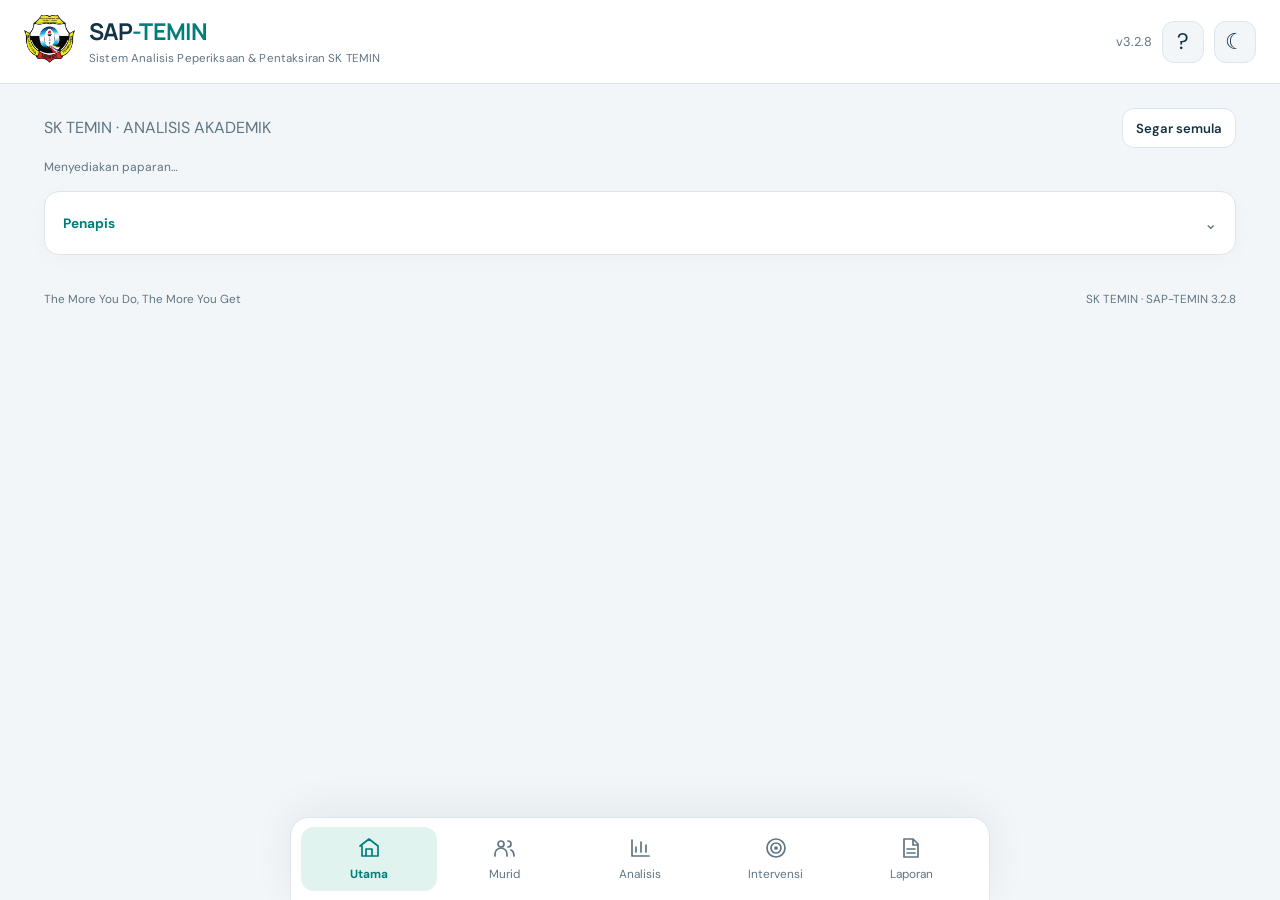
==== commit 0d2126f4: "Add files via upload" ====
--- a/index.html
+++ b/index.html
@@ -1,8 +1,4 @@
-<!doctype html><html lang="ms"><head><meta charset="utf-8"><meta name="viewport" content="width=device-width,initial-scale=1,viewport-fit=cover"><meta name="theme-color" content="#102f44"><meta name="description" content="Sistem Analisis Peperiksaan & Pentaksiran SK TEMIN"><title>SAP-TEMIN · Analisis Sekolah</title><link rel="stylesheet" href="style.css?v=3.2.7"></head><body>
-<svg class="svg-defs" aria-hidden="true"><defs>
-<symbol id="i-home" viewBox="0 0 24 24"><path d="m3 10 9-7 9 7v10H5V10m4 10v-7h6v7"/></symbol><symbol id="i-chart" viewBox="0 0 24 24"><path d="M4 4v16h17M8 16v-5m5 5V6m5 10V9"/></symbol><symbol id="i-users" viewBox="0 0 24 24"><circle cx="9" cy="8" r="3"/><path d="M3 20v-2a6 6 0 0 1 12 0v2m1-15a3 3 0 0 1 0 6m3 3c2 1 3 3 3 6"/></symbol><symbol id="i-target" viewBox="0 0 24 24"><circle cx="12" cy="12" r="9"/><circle cx="12" cy="12" r="5"/><circle cx="12" cy="12" r="1"/></symbol><symbol id="i-more" viewBox="0 0 24 24"><path d="M4 6h16M4 12h16M4 18h16"/></symbol><symbol id="i-upload" viewBox="0 0 24 24"><path d="M12 16V3m-5 5 5-5 5 5M4 15v6h16v-6"/></symbol><symbol id="i-file" viewBox="0 0 24 24"><path d="M5 3h9l5 5v13H5zM14 3v6h5M8 13h8M8 17h8"/></symbol></defs></svg>
-<header class="topbar"><div class="brand"><button id="brand-logo" aria-label="Logo SK Temin" title="SK Temin"><img src="assets/logo-sk-temin.png" alt="Logo SK Temin"></button><div><strong>SAP<span>-TEMIN</span></strong><small>Sistem Analisis Peperiksaan &amp; Pentaksiran SK TEMIN</small></div></div><div class="header-right"><span class="version">v3.2.7</span><button id="help" class="icon-btn" aria-label="Panduan penggunaan">?</button><button id="theme" class="icon-btn" aria-label="Tukar mod cerah atau gelap">☾</button></div></header>
-<main id="main"><section class="page-heading"><<!doctype html><html lang="ms"><head><meta charset="utf-8"><meta name="viewport" content="width=device-width,initial-scale=1,viewport-fit=cover"><meta name="theme-color" content="#102f44"><meta name="description" content="Sistem Analisis Peperiksaan & Pentaksiran SK TEMIN"><title>SAP-TEMIN · Analisis Sekolah</title><link rel="stylesheet" href="style.css?v=3.2.8"></head><body>
+<!doctype html><html lang="ms"><head><meta charset="utf-8"><meta name="viewport" content="width=device-width,initial-scale=1,viewport-fit=cover"><meta name="theme-color" content="#102f44"><meta name="description" content="Sistem Analisis Peperiksaan & Pentaksiran SK TEMIN"><title>SAP-TEMIN · Analisis Sekolah</title><link rel="stylesheet" href="style.css?v=3.2.8"></head><body>
 <svg class="svg-defs" aria-hidden="true"><defs>
 <symbol id="i-home" viewBox="0 0 24 24"><path d="m3 10 9-7 9 7v10H5V10m4 10v-7h6v7"/></symbol><symbol id="i-chart" viewBox="0 0 24 24"><path d="M4 4v16h17M8 16v-5m5 5V6m5 10V9"/></symbol><symbol id="i-users" viewBox="0 0 24 24"><circle cx="9" cy="8" r="3"/><path d="M3 20v-2a6 6 0 0 1 12 0v2m1-15a3 3 0 0 1 0 6m3 3c2 1 3 3 3 6"/></symbol><symbol id="i-target" viewBox="0 0 24 24"><circle cx="12" cy="12" r="9"/><circle cx="12" cy="12" r="5"/><circle cx="12" cy="12" r="1"/></symbol><symbol id="i-more" viewBox="0 0 24 24"><path d="M4 6h16M4 12h16M4 18h16"/></symbol><symbol id="i-upload" viewBox="0 0 24 24"><path d="M12 16V3m-5 5 5-5 5 5M4 15v6h16v-6"/></symbol><symbol id="i-file" viewBox="0 0 24 24"><path d="M5 3h9l5 5v13H5zM14 3v6h5M8 13h8M8 17h8"/></symbol></defs></svg>
 <header class="topbar"><div class="brand"><button id="brand-logo" aria-label="Logo SK Temin" title="SK Temin"><img src="assets/logo-sk-temin.png" alt="Logo SK Temin"></button><div><strong>SAP<span>-TEMIN</span></strong><small>Sistem Analisis Peperiksaan &amp; Pentaksiran SK TEMIN</small></div></div><div class="header-right"><span class="version">v3.2.8</span><button id="help" class="icon-btn" aria-label="Panduan penggunaan">?</button><button id="theme" class="icon-btn" aria-label="Tukar mod cerah atau gelap">☾</button></div></header>
@@ -13,10 +9,3 @@
 <nav class="bottom-nav" aria-label="Menu utama"><button data-page="home" class="active"><svg><use href="#i-home"/></svg><span>Utama</span></button><button data-page="students"><svg><use href="#i-users"/></svg><span>Murid</span></button><button data-page="analysis"><svg><use href="#i-chart"/></svg><span>Analisis</span></button><button data-page="intervention"><svg><use href="#i-target"/></svg><span>Intervensi</span></button><button data-page="reports"><svg><use href="#i-file"/></svg><span>Laporan</span></button></nav>
 <dialog id="sheet" class="bottom-sheet"><div class="sheet-handle"></div><header><h2 id="sheet-title">Maklumat</h2><button class="icon-btn" id="close-sheet" aria-label="Tutup panel">×</button></header><div id="sheet-body"></div></dialog><div id="toast" role="status" aria-live="polite"></div>
 <script src="config.js"></script><script type="module" src="js/app.mjs?v=3.2.8"></script></body></html>
-div><p class="eyebrow" id="section-tag">PUSAT ANALISIS SEKOLAH</p><h1 id="page-title" hidden></h1><p id="page-description">SK TEMIN · ANALISIS AKADEMIK</p></div><button class="btn secondary" id="refresh">Segar semula</button></section>
-<div id="connection" class="connection" role="status">Menyediakan paparan…</div>
-<details id="filters-box" class="panel filters"><summary><span class="filter-caption">Penapis</span><span id="scope-label"></span><span class="filter-chevron" aria-hidden="true">⌄</span></summary><div class="filter-grid"><label>Sesi<select id="f-session"></select></label><div class="assessment-filter"><span id="assessment-label">Pentaksiran</span><details id="assessment-picker"><summary id="assessment-summary">Pilih pentaksiran</summary><div id="f-assessment" role="group" aria-labelledby="assessment-label"></div></details></div><label>Tahun<select id="f-year"><option value="">Semua tahun</option></select></label><label>Kelas<select id="f-class"><option value="">Semua kelas</option></select></label><div class="assessment-filter subject-filter"><span id="subject-label">Subjek</span><details id="subject-picker"><summary id="subject-summary">Semua subjek</summary><div class="subject-menu"><div class="subject-shortcuts"><button type="button" id="subject-all">Semua subjek</button><button type="button" id="subject-core">4 subjek teras</button></div><div id="f-subject" role="group" aria-labelledby="subject-label"></div></div></details></div><label id="sort-field">Susunan<select id="f-sort"><option value="rank">Gred A → F, kemudian jumlah</option><option value="name">Nama A–Z</option><option value="pbd">TP6 terbanyak, kemudian TP5 hingga TP1</option></select></label></div><button class="text-btn" id="reset-filters">Reset penapis</button></details>
-<div id="view"></div><footer class="footer">The More You Do, The More You Get <span>SK TEMIN · SAP-TEMIN 3.2.7</span></footer></main>
-<nav class="bottom-nav" aria-label="Menu utama"><button data-page="home" class="active"><svg><use href="#i-home"/></svg><span>Utama</span></button><button data-page="students"><svg><use href="#i-users"/></svg><span>Murid</span></button><button data-page="analysis"><svg><use href="#i-chart"/></svg><span>Analisis</span></button><button data-page="intervention"><svg><use href="#i-target"/></svg><span>Intervensi</span></button><button data-page="reports"><svg><use href="#i-file"/></svg><span>Laporan</span></button></nav>
-<dialog id="sheet" class="bottom-sheet"><div class="sheet-handle"></div><header><h2 id="sheet-title">Maklumat</h2><button class="icon-btn" id="close-sheet" aria-label="Tutup panel">×</button></header><div id="sheet-body"></div></dialog><div id="toast" role="status" aria-live="polite"></div>
-<script src="config.js"></script><script type="module" src="js/app.mjs?v=3.2.7"></script></body></html>
--- a/style.css
+++ b/style.css
@@ -1,152 +1,3 @@
-@import url('https://fonts.googleapis.com/css2?family=DM+Sans:wght@400;500;600;700&family=Manrope:wght@400;500;600;700;800&display=swap');
-:root{--bg:#f2f6f8;--paper:#fff;--ink:#133246;--muted:#607584;--line:#dce6ec;--teal:#007e7b;--mint:#e1f3ee;--navy:#102f44;--amber:#9c5c08;--red:#b24040;--shadow:0 8px 32px #16374b09;font-family:'DM Sans',sans-serif;color:var(--ink);background:var(--bg);font-size:16px}*{box-sizing:border-box}body{margin:0}body.dark{--bg:#101e29;--paper:#192c39;--ink:#ecf4f6;--muted:#aac0cb;--line:#324b5a;--mint:#163e39;--teal:#58d4be;--navy:#0d2333;--amber:#f4bd63;--red:#f49b9b}button,input,select,textarea{font:inherit}button{cursor:pointer}button:disabled{opacity:.5;cursor:wait}button,a,input,select,textarea,summary{outline-offset:4px}button:focus-visible,a:focus-visible,input:focus-visible,select:focus-visible{outline:3px solid #32bfae}h1,h2,h3,h4,strong{font-family:'Manrope',sans-serif}h1{font-size:clamp(1.7rem,3.4vw,2.6rem);letter-spacing:-1.4px;line-height:1.2;margin:10px 0}h2{font-size:1.3rem;margin:0 0 12px}h3{font-size:1.08rem;margin:0}p{line-height:1.6}.svg-defs{position:absolute;width:0;height:0;overflow:hidden}svg{width:24px;height:24px;fill:none;stroke:currentColor;stroke-width:1.7;stroke-linecap:round;stroke-linejoin:round}.topbar{height:90px;padding:14px max(24px,calc((100vw - 1240px)/2));display:flex;justify-content:space-between;align-items:center;background:var(--paper);border-bottom:1px solid var(--line)}.brand,.header-right{display:flex;align-items:center;gap:14px}.brand button{border:0;background:none;padding:0}.brand img{width:51px;height:58px;object-fit:contain}.brand strong{font-size:1.45rem;letter-spacing:-.9px}.brand strong span{color:var(--teal)}.brand small{display:block;font-size:.72rem;letter-spacing:1.5px;margin-top:4px;color:var(--muted)}.version{font-size:.8rem;color:var(--muted)}.icon-btn{background:var(--bg);color:var(--ink);border:1px solid var(--line);border-radius:12px;width:42px;height:42px;font-size:1.4rem}.page-heading{display:flex;align-items:center;justify-content:space-between;gap:20px;margin:32px 0 20px}.page-heading p{margin:0;color:var(--muted)}.page-heading .eyebrow{color:var(--teal);font-size:.78rem;letter-spacing:2px;font-weight:700}main#main{max-width:1240px;margin:auto;padding:0 24px 110px}.btn{display:inline-flex;align-items:center;justify-content:center;gap:9px;padding:12px 18px;border:0;border-radius:12px;background:var(--teal);color:#fff;font-weight:600;font-size:.9rem;min-height:44px}.btn.secondary{background:var(--paper);color:var(--ink);border:1px solid var(--line)}.btn.danger{background:#a83939;color:white}.text-btn{color:var(--teal);border:0;background:none;padding:12px 0;text-align:left;font-weight:600}.connection{color:var(--muted);font-size:.84rem;padding:0 0 18px;line-height:1.5}.connection.warn{color:var(--amber)}.panel{background:var(--paper);border:1px solid var(--line);border-radius:20px;padding:24px;box-shadow:var(--shadow);margin-bottom:20px}.filters{padding:0 22px}.filters summary{padding:18px 0;font-weight:700;cursor:pointer}.filters summary span{font-weight:400;color:var(--muted);font-size:.8rem;margin-left:10px}.filter-grid{display:grid;grid-template-columns:repeat(3,1fr);gap:15px}label{display:flex;flex-direction:column;gap:8px;font-size:.86rem;color:var(--muted);font-weight:500}select,input,textarea{width:100%;min-width:0;border:1px solid var(--line);border-radius:10px;background:var(--bg);color:var(--ink);padding:12px;font-size:1rem;min-height:46px}textarea{min-height:90px;resize:vertical}select{appearance:none;background-image:url("data:image/svg+xml,%3Csvg xmlns='http://www.w3.org/2000/svg' width='16' height='16' fill='none' stroke='%23708795'%3E%3Cpath d='m4 6 4 4 4-4'/%3E%3C/svg%3E");background-repeat:no-repeat;background-position:right 12px center;padding-right:32px}.hero{background:linear-gradient(120deg,#12364b,#075c61);color:white;position:relative;overflow:hidden;display:flex;justify-content:space-between;align-items:center;gap:24px}.hero:after{content:'';position:absolute;right:-80px;top:-110px;width:330px;height:330px;border:50px solid #ffffff09;border-radius:50%;pointer-events:none}.hero small{color:#a7d7d3;letter-spacing:1.2px}.hero h2{font-size:1.6rem;margin-top:10px}.hero p{color:#d1e6e8;max-width:650px;margin:10px 0}.hero .btn{background:#d5f4e9;color:#064842;white-space:nowrap}.kpi-grid{display:grid;grid-template-columns:repeat(4,1fr);gap:16px;margin-bottom:20px}.kpi{background:var(--paper);padding:20px;border:1px solid var(--line);border-radius:17px}.kpi span{font-size:.86rem;color:var(--muted)}.kpi strong{display:block;font-size:2.15rem;letter-spacing:-1.5px;margin:13px 0 4px}.kpi small{font-size:.8rem;color:var(--muted)}.kpi.green{background:var(--mint)}.two-col{display:grid;grid-template-columns:1.1fr 1fr;gap:20px}.panel-head{display:flex;justify-content:space-between;gap:16px;align-items:center;margin-bottom:20px}.panel-head p,.hint{font-size:.85rem;color:var(--muted);line-height:1.6;margin:7px 0}.bar-row{display:grid;grid-template-columns:52px 1fr 85px;gap:12px;align-items:center;margin:18px 0;font-size:.9rem}.bar-track{height:12px;background:var(--bg);border-radius:20px;overflow:hidden}.bar-fill{height:100%;background:var(--teal);border-radius:20px}.bar-row button{background:none;border:0;color:var(--ink);font-weight:700;padding:6px;text-align:left}.bar-row small{text-align:right;color:var(--muted)}.actions{display:flex;flex-wrap:wrap;align-items:center;gap:10px;margin:14px 0}.badge{display:inline-block;border-radius:7px;background:var(--mint);color:var(--teal);font-size:.78rem;padding:5px 9px;white-space:nowrap}.badge.warn{color:var(--amber);background:#e8ae2a18}.badge.red{color:var(--red);background:#c8434314}.quick-grid{display:grid;grid-template-columns:repeat(3,1fr);gap:12px}.quick{padding:20px;border-radius:16px;border:1px solid var(--line);background:var(--paper);text-align:left;color:var(--ink);display:flex;gap:12px;align-items:center;min-height:80px}.quick svg{color:var(--teal);flex-shrink:0}.quick strong{display:block;font-size:.95rem}.quick small{display:block;color:var(--muted);font-size:.8rem;margin-top:5px}.table-scroll{overflow:auto;max-height:72vh;border:1px solid var(--line);border-radius:12px}table{border-collapse:separate;border-spacing:0;width:100%;font-size:.87rem}th,td{padding:13px 12px;text-align:center;border-bottom:1px solid var(--line);white-space:nowrap}th{background:var(--bg);color:var(--muted);font-size:.78rem;position:sticky;top:0;z-index:2}th.name,td.name{position:sticky;left:0;background:var(--paper);text-align:left;min-width:190px;max-width:250px;white-space:normal;z-index:1;box-shadow:3px 0 5px #15384a05}th.name{background:var(--bg);z-index:3}.name button{border:0;background:none;color:var(--ink);text-align:left;padding:0;font-weight:700;font-size:.87rem;line-height:1.5}.name small{display:block;color:var(--muted);font-size:.76rem;margin-top:4px}.pbd-row td{background:var(--mint);font-size:.82rem;padding:10px 12px}.pbd-row td.name{background:var(--paper)}.mark{font-weight:700}.tp{display:inline-block;background:var(--mint);color:var(--teal);border-radius:6px;padding:3px 7px}.tp.low{color:var(--red);background:#cd505015}.empty{text-align:center;padding:48px 20px}.empty h2{margin:15px 0}.empty p{color:var(--muted);max-width:560px;margin:12px auto}.bottom-nav{position:fixed;bottom:0;left:50%;transform:translateX(-50%);width:min(100%,700px);z-index:20;display:grid;grid-template-columns:repeat(5,1fr);background:var(--paper);border:1px solid var(--line);border-bottom:0;border-radius:22px 22px 0 0;padding:9px 10px calc(9px + env(safe-area-inset-bottom));box-shadow:0 -8px 40px #0b273610}.bottom-nav button{display:flex;flex-direction:column;align-items:center;gap:6px;padding:9px 2px;border:0;background:none;color:var(--muted);font-size:.76rem;min-height:58px;border-radius:13px}.bottom-nav button.active{color:var(--teal);background:var(--mint);font-weight:700}.bottom-sheet{border:1px solid var(--line);border-radius:24px 24px 0 0;padding:12px 26px 30px;background:var(--paper);color:var(--ink);width:min(100%,780px);max-height:90dvh;margin:auto auto 0;box-shadow:0 -20px 100px #0003}.bottom-sheet::backdrop{background:#071d32a0;backdrop-filter:blur(3px)}.sheet-handle{width:44px;height:5px;background:var(--line);margin:0 auto 14px;border-radius:5px}.bottom-sheet header{display:flex;align-items:center;justify-content:space-between;margin-bottom:20px}.bottom-sheet header h2{margin:0}.sheet-grid{display:grid;grid-template-columns:1fr 1fr;gap:12px}.form-grid{display:grid;grid-template-columns:1fr 1fr;gap:15px}.full{grid-column:1/-1}.admin-section{border-top:1px solid var(--line);padding-top:22px;margin-top:22px}.upload-box{border:2px dashed var(--line);border-radius:14px;padding:24px;background:var(--bg);text-align:center}.upload-box input{margin-top:12px;background:var(--paper)}.notice{padding:15px 17px;border-radius:12px;background:var(--mint);font-size:.9rem;line-height:1.6;margin:15px 0}.notice.warn{background:#e8ae2a12;color:var(--amber)}.footer{padding:24px 0;color:var(--muted);font-size:.78rem;display:flex;justify-content:space-between;gap:16px}.profile-grid{display:grid;grid-template-columns:repeat(3,1fr);gap:12px;margin-bottom:20px}.profile-grid .kpi{padding:14px}.profile-grid strong{font-size:1.5rem}.list-item{padding:16px 0;border-bottom:1px solid var(--line)}.list-item p{margin:5px 0;font-size:.9rem}.list-item small{color:var(--muted)}#toast{position:fixed;bottom:110px;left:50%;transform:translateX(-50%);background:var(--ink);color:var(--paper);padding:13px 20px;border-radius:12px;z-index:100;max-width:90%;display:none;font-size:.9rem}.checklist label{flex-direction:row;align-items:center;padding:8px 0}.checklist input{width:20px;min-height:20px}.slide{padding:40px;border:1px solid var(--line);background:var(--paper);border-radius:18px;margin-bottom:22px;break-after:page}.slide h2{font-size:1.7rem;color:var(--teal)}.slide li{line-height:1.8}.fishbone{display:grid;grid-template-columns:1fr 1fr;gap:16px}.fishbone article{border-left:4px solid var(--teal);padding:12px;background:var(--bg);border-radius:8px}.fishbone textarea{margin-top:8px}.screen-only{display:initial}
-@media(max-width:760px){.topbar{height:78px;padding:12px 18px}.brand strong{font-size:1.25rem}.brand img{width:42px;height:49px}.brand small{font-size:.62rem;letter-spacing:1px}.header-right{gap:8px}main#main{padding:0 16px 115px}.page-heading{margin-top:25px;display:block}.page-heading>.btn{margin-top:14px;padding:9px 12px;font-size:.8rem}.page-heading h1{letter-spacing:-.7px}.page-heading p:not(.eyebrow){font-size:.87rem}.panel{padding:18px;border-radius:16px}.filters{padding:0 16px}.filter-grid{grid-template-columns:1fr 1fr;gap:12px}label{font-size:.8rem}select,input{padding:11px;font-size:.9rem}.filters summary span{display:block;margin:6px 0 0}.kpi-grid{grid-template-columns:1fr 1fr;gap:11px}.kpi{padding:16px}.kpi strong{font-size:1.9rem}.two-col{display:block}.hero{display:block}.hero .btn{margin-top:12px}.hero h2{font-size:1.35rem}.quick-grid{grid-template-columns:1fr}.quick{min-height:70px;padding:16px}.bottom-sheet{padding:12px 18px 24px}.sheet-grid{gap:9px}.sheet-grid .quick{padding:12px;display:block}.sheet-grid .quick svg{margin-bottom:8px}.footer{display:block;line-height:1.8}.footer span{display:block}.table-scroll{max-height:66vh}th.name,td.name{min-width:150px;max-width:180px}th,td{padding:12px 10px}.form-grid{grid-template-columns:1fr}.full{grid-column:auto}.slide{padding:22px}.fishbone{grid-template-columns:1fr}.profile-grid{gap:8px}.profile-grid .kpi{padding:10px}.profile-grid .kpi span{font-size:.72rem}}
-@media print{body{background:white;color:black}.topbar,.bottom-nav,.page-heading,.filters,.connection,.footer,.screen-only,dialog,#toast,.actions,button{display:none!important}main#main{max-width:none;padding:0}.panel{box-shadow:none;border:0;padding:10px}.table-scroll{overflow:visible;max-height:none;border:0}table{font-size:8pt}th,td{padding:5px;white-space:normal;position:static!important}th.name,td.name{min-width:110px;max-width:150px;position:static!important}thead{display:table-header-group}tr{break-inside:avoid}.slide{padding:15px;min-height:90vh}.print-title{display:block!important}body.dark{--paper:white;--ink:black;--bg:#eee;--muted:#444;--line:#ddd;--mint:#e9f6f0;--teal:#007e7b}.no-print{display:none!important}@page{size:A4 landscape;margin:12mm}}
-.print-title{display:none}
-
-#slip-print{display:none}@media print{body.printing-@import url('https://fonts.googleapis.com/css2?family=DM+Sans:wght@400;500;600;700&family=Manrope:wght@400;500;600;700;800&display=swap');
-:root{--bg:#f2f6f8;--paper:#fff;--ink:#133246;--muted:#607584;--line:#dce6ec;--teal:#007e7b;--mint:#e1f3ee;--navy:#102f44;--amber:#9c5c08;--red:#b24040;--shadow:0 8px 32px #16374b09;font-family:'DM Sans',sans-serif;color:var(--ink);background:var(--bg);font-size:16px}*{box-sizing:border-box}body{margin:0}body.dark{--bg:#101e29;--paper:#192c39;--ink:#ecf4f6;--muted:#aac0cb;--line:#324b5a;--mint:#163e39;--teal:#58d4be;--navy:#0d2333;--amber:#f4bd63;--red:#f49b9b}button,input,select,textarea{font:inherit}button{cursor:pointer}button:disabled{opacity:.5;cursor:wait}button,a,input,select,textarea,summary{outline-offset:4px}button:focus-visible,a:focus-visible,input:focus-visible,select:focus-visible{outline:3px solid #32bfae}h1,h2,h3,h4,strong{font-family:'Manrope',sans-serif}h1{font-size:clamp(1.7rem,3.4vw,2.6rem);letter-spacing:-1.4px;line-height:1.2;margin:10px 0}h2{font-size:1.3rem;margin:0 0 12px}h3{font-size:1.08rem;margin:0}p{line-height:1.6}.svg-defs{position:absolute;width:0;height:0;overflow:hidden}svg{width:24px;height:24px;fill:none;stroke:currentColor;stroke-width:1.7;stroke-linecap:round;stroke-linejoin:round}.topbar{height:90px;padding:14px max(24px,calc((100vw - 1240px)/2));display:flex;justify-content:space-between;align-items:center;background:var(--paper);border-bottom:1px solid var(--line)}.brand,.header-right{display:flex;align-items:center;gap:14px}.brand button{border:0;background:none;padding:0}.brand img{width:51px;height:58px;object-fit:contain}.brand strong{font-size:1.45rem;letter-spacing:-.9px}.brand strong span{color:var(--teal)}.brand small{display:block;font-size:.72rem;letter-spacing:1.5px;margin-top:4px;color:var(--muted)}.version{font-size:.8rem;color:var(--muted)}.icon-btn{background:var(--bg);color:var(--ink);border:1px solid var(--line);border-radius:12px;width:42px;height:42px;font-size:1.4rem}.page-heading{display:flex;align-items:center;justify-content:space-between;gap:20px;margin:32px 0 20px}.page-heading p{margin:0;color:var(--muted)}.page-heading .eyebrow{color:var(--teal);font-size:.78rem;letter-spacing:2px;font-weight:700}main#main{max-width:1240px;margin:auto;padding:0 24px 110px}.btn{display:inline-flex;align-items:center;justify-content:center;gap:9px;padding:12px 18px;border:0;border-radius:12px;background:var(--teal);color:#fff;font-weight:600;font-size:.9rem;min-height:44px}.btn.secondary{background:var(--paper);color:var(--ink);border:1px solid var(--line)}.btn.danger{background:#a83939;color:white}.text-btn{color:var(--teal);border:0;background:none;padding:12px 0;text-align:left;font-weight:600}.connection{color:var(--muted);font-size:.84rem;padding:0 0 18px;line-height:1.5}.connection.warn{color:var(--amber)}.panel{background:var(--paper);border:1px solid var(--line);border-radius:20px;padding:24px;box-shadow:var(--shadow);margin-bottom:20px}.filters{padding:0 22px}.filters summary{padding:18px 0;font-weight:700;cursor:pointer}.filters summary span{font-weight:400;color:var(--muted);font-size:.8rem;margin-left:10px}.filter-grid{display:grid;grid-template-columns:repeat(3,1fr);gap:15px}label{display:flex;flex-direction:column;gap:8px;font-size:.86rem;color:var(--muted);font-weight:500}select,input,textarea{width:100%;min-width:0;border:1px solid var(--line);border-radius:10px;background:var(--bg);color:var(--ink);padding:12px;font-size:1rem;min-height:46px}textarea{min-height:90px;resize:vertical}select{appearance:none;background-image:url("data:image/svg+xml,%3Csvg xmlns='http://www.w3.org/2000/svg' width='16' height='16' fill='none' stroke='%23708795'%3E%3Cpath d='m4 6 4 4 4-4'/%3E%3C/svg%3E");background-repeat:no-repeat;background-position:right 12px center;padding-right:32px}.hero{background:linear-gradient(120deg,#12364b,#075c61);color:white;position:relative;overflow:hidden;display:flex;justify-content:space-between;align-items:center;gap:24px}.hero:after{content:'';position:absolute;right:-80px;top:-110px;width:330px;height:330px;border:50px solid #ffffff09;border-radius:50%;pointer-events:none}.hero small{color:#a7d7d3;letter-spacing:1.2px}.hero h2{font-size:1.6rem;margin-top:10px}.hero p{color:#d1e6e8;max-width:650px;margin:10px 0}.hero .btn{background:#d5f4e9;color:#064842;white-space:nowrap}.kpi-grid{display:grid;grid-template-columns:repeat(4,1fr);gap:16px;margin-bottom:20px}.kpi{background:var(--paper);padding:20px;border:1px solid var(--line);border-radius:17px}.kpi span{font-size:.86rem;color:var(--muted)}.kpi strong{display:block;font-size:2.15rem;letter-spacing:-1.5px;margin:13px 0 4px}.kpi small{font-size:.8rem;color:var(--muted)}.kpi.green{background:var(--mint)}.two-col{display:grid;grid-template-columns:1.1fr 1fr;gap:20px}.panel-head{display:flex;justify-content:space-between;gap:16px;align-items:center;margin-bottom:20px}.panel-head p,.hint{font-size:.85rem;color:var(--muted);line-height:1.6;margin:7px 0}.bar-row{display:grid;grid-template-columns:52px 1fr 85px;gap:12px;align-items:center;margin:18px 0;font-size:.9rem}.bar-track{height:12px;background:var(--bg);border-radius:20px;overflow:hidden}.bar-fill{height:100%;background:var(--teal);border-radius:20px}.bar-row button{background:none;border:0;color:var(--ink);font-weight:700;padding:6px;text-align:left}.bar-row small{text-align:right;color:var(--muted)}.actions{display:flex;flex-wrap:wrap;align-items:center;gap:10px;margin:14px 0}.badge{display:inline-block;border-radius:7px;background:var(--mint);color:var(--teal);font-size:.78rem;padding:5px 9px;white-space:nowrap}.badge.warn{color:var(--amber);background:#e8ae2a18}.badge.red{color:var(--red);background:#c8434314}.quick-grid{display:grid;grid-template-columns:repeat(3,1fr);gap:12px}.quick{padding:20px;border-radius:16px;border:1px solid var(--line);background:var(--paper);text-align:left;color:var(--ink);display:flex;gap:12px;align-items:center;min-height:80px}.quick svg{color:var(--teal);flex-shrink:0}.quick strong{display:block;font-size:.95rem}.quick small{display:block;color:var(--muted);font-size:.8rem;margin-top:5px}.table-scroll{overflow:auto;max-height:72vh;border:1px solid var(--line);border-radius:12px}table{border-collapse:separate;border-spacing:0;width:100%;font-size:.87rem}th,td{padding:13px 12px;text-align:center;border-bottom:1px solid var(--line);white-space:nowrap}th{background:var(--bg);color:var(--muted);font-size:.78rem;position:sticky;top:0;z-index:2}th.name,td.name{position:sticky;left:0;background:var(--paper);text-align:left;min-width:190px;max-width:250px;white-space:normal;z-index:1;box-shadow:3px 0 5px #15384a05}th.name{background:var(--bg);z-index:3}.name button{border:0;background:none;color:var(--ink);text-align:left;padding:0;font-weight:700;font-size:.87rem;line-height:1.5}.name small{display:block;color:var(--muted);font-size:.76rem;margin-top:4px}.pbd-row td{background:var(--mint);font-size:.82rem;padding:10px 12px}.pbd-row td.name{background:var(--paper)}.mark{font-weight:700}.tp{display:inline-block;background:var(--mint);color:var(--teal);border-radius:6px;padding:3px 7px}.tp.low{color:var(--red);background:#cd505015}.empty{text-align:center;padding:48px 20px}.empty h2{margin:15px 0}.empty p{color:var(--muted);max-width:560px;margin:12px auto}.bottom-nav{position:fixed;bottom:0;left:50%;transform:translateX(-50%);width:min(100%,700px);z-index:20;display:grid;grid-template-columns:repeat(5,1fr);background:var(--paper);border:1px solid var(--line);border-bottom:0;border-radius:22px 22px 0 0;padding:9px 10px calc(9px + env(safe-area-inset-bottom));box-shadow:0 -8px 40px #0b273610}.bottom-nav button{display:flex;flex-direction:column;align-items:center;gap:6px;padding:9px 2px;border:0;background:none;color:var(--muted);font-size:.76rem;min-height:58px;border-radius:13px}.bottom-nav button.active{color:var(--teal);background:var(--mint);font-weight:700}.bottom-sheet{border:1px solid var(--line);border-radius:24px 24px 0 0;padding:12px 26px 30px;background:var(--paper);color:var(--ink);width:min(100%,780px);max-height:90dvh;margin:auto auto 0;box-shadow:0 -20px 100px #0003}.bottom-sheet::backdrop{background:#071d32a0;backdrop-filter:blur(3px)}.sheet-handle{width:44px;height:5px;background:var(--line);margin:0 auto 14px;border-radius:5px}.bottom-sheet header{display:flex;align-items:center;justify-content:space-between;margin-bottom:20px}.bottom-sheet header h2{margin:0}.sheet-grid{display:grid;grid-template-columns:1fr 1fr;gap:12px}.form-grid{display:grid;grid-template-columns:1fr 1fr;gap:15px}.full{grid-column:1/-1}.admin-section{border-top:1px solid var(--line);padding-top:22px;margin-top:22px}.upload-box{border:2px dashed var(--line);border-radius:14px;padding:24px;background:var(--bg);text-align:center}.upload-box input{margin-top:12px;background:var(--paper)}.notice{padding:15px 17px;border-radius:12px;background:var(--mint);font-size:.9rem;line-height:1.6;margin:15px 0}.notice.warn{background:#e8ae2a12;color:var(--amber)}.footer{padding:24px 0;color:var(--muted);font-size:.78rem;display:flex;justify-content:space-between;gap:16px}.profile-grid{display:grid;grid-template-columns:repeat(3,1fr);gap:12px;margin-bottom:20px}.profile-grid .kpi{padding:14px}.profile-grid strong{font-size:1.5rem}.list-item{padding:16px 0;border-bottom:1px solid var(--line)}.list-item p{margin:5px 0;font-size:.9rem}.list-item small{color:var(--muted)}#toast{position:fixed;bottom:110px;left:50%;transform:translateX(-50%);background:var(--ink);color:var(--paper);padding:13px 20px;border-radius:12px;z-index:100;max-width:90%;display:none;font-size:.9rem}.checklist label{flex-direction:row;align-items:center;padding:8px 0}.checklist input{width:20px;min-height:20px}.slide{padding:40px;border:1px solid var(--line);background:var(--paper);border-radius:18px;margin-bottom:22px;break-after:page}.slide h2{font-size:1.7rem;color:var(--teal)}.slide li{line-height:1.8}.fishbone{display:grid;grid-template-columns:1fr 1fr;gap:16px}.fishbone article{border-left:4px solid var(--teal);padding:12px;background:var(--bg);border-radius:8px}.fishbone textarea{margin-top:8px}.screen-only{display:initial}
-@media(max-width:760px){.topbar{height:78px;padding:12px 18px}.brand strong{font-size:1.25rem}.brand img{width:42px;height:49px}.brand small{font-size:.62rem;letter-spacing:1px}.header-right{gap:8px}main#main{padding:0 16px 115px}.page-heading{margin-top:25px;display:block}.page-heading>.btn{margin-top:14px;padding:9px 12px;font-size:.8rem}.page-heading h1{letter-spacing:-.7px}.page-heading p:not(.eyebrow){font-size:.87rem}.panel{padding:18px;border-radius:16px}.filters{padding:0 16px}.filter-grid{grid-template-columns:1fr 1fr;gap:12px}label{font-size:.8rem}select,input{padding:11px;font-size:.9rem}.filters summary span{display:block;margin:6px 0 0}.kpi-grid{grid-template-columns:1fr 1fr;gap:11px}.kpi{padding:16px}.kpi strong{font-size:1.9rem}.two-col{display:block}.hero{display:block}.hero .btn{margin-top:12px}.hero h2{font-size:1.35rem}.quick-grid{grid-template-columns:1fr}.quick{min-height:70px;padding:16px}.bottom-sheet{padding:12px 18px 24px}.sheet-grid{gap:9px}.sheet-grid .quick{padding:12px;display:block}.sheet-grid .quick svg{margin-bottom:8px}.footer{display:block;line-height:1.8}.footer span{display:block}.table-scroll{max-height:66vh}th.name,td.name{min-width:150px;max-width:180px}th,td{padding:12px 10px}.form-grid{grid-template-columns:1fr}.full{grid-column:auto}.slide{padding:22px}.fishbone{grid-template-columns:1fr}.profile-grid{gap:8px}.profile-grid .kpi{padding:10px}.profile-grid .kpi span{font-size:.72rem}}
-@media print{body{background:white;color:black}.topbar,.bottom-nav,.page-heading,.filters,.connection,.footer,.screen-only,dialog,#toast,.actions,button{display:none!important}main#main{max-width:none;padding:0}.panel{box-shadow:none;border:0;padding:10px}.table-scroll{overflow:visible;max-height:none;border:0}table{font-size:8pt}th,td{padding:5px;white-space:normal;position:static!important}th.name,td.name{min-width:110px;max-width:150px;position:static!important}thead{display:table-header-group}tr{break-inside:avoid}.slide{padding:15px;min-height:90vh}.print-title{display:block!important}body.dark{--paper:white;--ink:black;--bg:#eee;--muted:#444;--line:#ddd;--mint:#e9f6f0;--teal:#007e7b}.no-print{display:none!important}@page{size:A4 landscape;margin:12mm}}
-.print-title{display:none}
-
-#slip-print{display:none}@media print{body.printing-slip #main{display:none!important}body.printing-slip #slip-print{display:block!important}#slip-print .table-scroll{overflow:visible;max-height:none}#slip-print .profile-grid{display:grid;grid-template-columns:repeat(3,1fr)}}
-@media(max-width:760px){label{font-size:.875rem}.bottom-nav button{font-size:.8rem}}
-
-/* 3.0.1 — consistent assessment colours and printable pupil names. */
-:root{--exam-row:#f0f6ff;--exam-accent:#285a9b;--pbd-row:#e2f4eb;--pbd-accent:#176442}
-body.dark{--exam-row:#1b3047;--exam-accent:#a8cbff;--pbd-row:#183c31;--pbd-accent:#a1e6bf}
-.results-table .uasa-row>td:not(.name){background:var(--exam-row)}
-.results-table .pbd-row>td:not(.name){background:var(--pbd-row)}
-.uasa-row>td:nth-of-type(3){color:var(--exam-accent);font-weight:700}
-.pbd-row>td{color:var(--pbd-accent)}
-.grade-badge{font-weight:800;border:1px solid transparent;min-width:25px;text-align:center}
-.grade-A{background:#dcf5e6;color:#126336;border-color:#a2d8b6}
-.grade-B{background:#e0edff;color:#214fa3;border-color:#b1caf3}
-.grade-C{background:#eee4ff;color:#6c37a1;border-color:#d1b7ec}
-.grade-D{background:#fff3c4;color:#775700;border-color:#dfc66e}
-.grade-E{background:#ffe8d4;color:#a4430b;border-color:#edba90}
-.grade-F{background:#ffe0e0;color:#b21527;border-color:#ec9ca5}
-@media print{
-  html,body{height:auto!important;overflow:visible!important}
-  body{print-color-adjust:exact;-webkit-print-color-adjust:exact}
-  .table-scroll{height:auto!important;max-height:none!important;overflow:visible!important}
-  button[data-profile]{display:inline!important;border:0!important;background:none!important;color:#133246!important;font-size:8pt!important;font-weight:700!important;line-height:1.35!important;padding:0!important;min-height:0!important}
-  .results-table{font-size:7.5pt;table-layout:auto}
-  .results-table th,.results-table td{padding:5px 4px}
-  .results-table th.name,.results-table td.name{min-width:105px;width:155px;max-width:180px;color:#133246!important;background:#fff!important;box-shadow:none!important}
-  .results-table td.name small{font-size:7pt;color:#475569!important}
-  .results-table .student-result{break-inside:avoid;page-break-inside:avoid}
-  .results-table .uasa-row>td:not(.name){background:#f0f6ff!important;color:#133246}
-  .results-table .pbd-row>td:not(.name){background:#e2f4eb!important;color:#176442}
-  .results-table .badge,.results-table .tp{font-size:7pt;padding:2px 4px;min-width:0}
-  #view>section.panel>label.screen-only{display:none!important}
-}
-
-/* Keep each student and their position visible while scrolling results. */
-.results-table{--rank-width:110px}
-.results-table th.rank,.results-table td.rank{position:sticky;left:0;min-width:var(--rank-width);width:var(--rank-width);max-width:var(--rank-width);white-space:normal;background:var(--paper);z-index:2;font-weight:700}
-.results-table th.rank{background:var(--bg);z-index:4}
-.results-table th.name,.results-table td.name{left:var(--rank-width)}
-.results-table th.name{z-index:4}
-.brand small{max-width:390px;letter-spacing:.4px;line-height:1.4}
-@media(max-width:760px){.results-table{--rank-width:88px}.brand small{max-width:230px;font-size:.62rem}.topbar{height:auto;min-height:78px}.brand{gap:10px}.header-right{flex-shrink:0}}
-@media print{.results-table th.rank,.results-table td.rank{min-width:50px;width:50px;max-width:65px}}
-
-.assessment-filter{position:relative;min-width:0;color:var(--muted);font-size:.86rem;display:flex;flex-direction:column;gap:8px}.assessment-filter details{position:relative}.assessment-filter summary{min-height:46px;border:1px solid var(--line);border-radius:10px;background:var(--bg);padding:12px;cursor:pointer;color:var(--ink);font-weight:400;font-size:1rem;list-style:none}.assessment-filter summary::after{content:'⌄';float:right}.assessment-filter #f-assessment{position:absolute;top:100%;left:0;min-width:100%;width:max-content;max-width:min(420px,85vw);z-index:15;background:var(--paper);border:1px solid var(--line);border-radius:12px;padding:8px;box-shadow:var(--shadow)}#f-assessment label{display:flex;flex-direction:row;align-items:center;gap:12px;padding:12px;cursor:pointer;color:var(--ink)}#f-assessment input{width:20px;min-height:20px;flex-shrink:0;accent-color:var(--teal)}.progress-row td{background:var(--bg);font-size:.8rem}.progress-up{color:var(--teal);font-weight:700}.progress-down{color:var(--red);font-weight:700}
-
-.results-table.pbd-only-table th.name,.results-table.pbd-only-table td.name{left:0}.tp-distribution{color:var(--teal)!important;font-weight:600}
-
-/* Clickable charts: neutral subject means, amber/orange attention counts. */
-.chart-bar{display:grid;grid-template-columns:44px minmax(60px,1fr) 105px;gap:14px;align-items:center;width:100%;padding:13px 0;border:0;border-radius:10px;background:transparent;color:var(--ink);text-align:left;font-size:.9rem;min-height:52px}.chart-bar:hover{background:var(--bg)}.chart-bar .bar-fill{display:block;height:100%}.chart-bar .bar-track{display:block;height:16px}.chart-count{text-align:right;white-space:nowrap;font-weight:700}.chart-count small{display:block;font-weight:400;color:var(--muted);font-size:.76rem}.tp-color-1{background:#e7ad20}.tp-color-2{background:#e98428}.tp-color-3{background:#8cbfb4}.tp-color-4{background:#4caa97}.tp-color-5{background:#168c80}.tp-color-6{background:#086f73}.outcomes-panel .panel-head{align-items:flex-start}.outcomes-panel label{min-width:150px}.chart-legend{display:flex;flex-wrap:wrap;gap:12px 24px;color:var(--muted);font-size:.82rem;margin:18px 0 22px}.chart-legend>span{display:inline-flex;gap:8px;align-items:center}.legend-dot{width:11px;height:11px;border-radius:4px;display:inline-block}.legend-dot.low,.outcome-segment.low{background:#e98b24;color:#402300}.legend-dot.met,.outcome-segment.met{background:#007e7b;color:#fff}.legend-dot.unknown,.outcome-segment.unknown{background:#dbe4e9;color:#344957}.outcome-row{display:grid;grid-template-columns:50px minmax(80px,1fr) 95px;align-items:center;gap:14px;margin:18px 0;font-size:.86rem}.outcome-stack{display:flex;gap:2px;min-height:32px;border-radius:9px;overflow:hidden;background:var(--bg)}.outcome-segment{border:0;min-width:24px;padding:6px 2px;font-weight:700;font-size:.78rem}.outcome-segment:hover{filter:brightness(.92)}.outcome-count{background:none;border:0;color:var(--amber);text-align:right;font-weight:700;padding:4px;min-height:44px}.outcome-count small{display:block;font-size:.7rem;font-weight:400}.outcome-count:hover{text-decoration:underline}@media(max-width:600px){.outcomes-panel .panel-head{display:block}.outcomes-panel label{margin-top:15px;max-width:200px}.outcome-row{grid-template-columns:42px minmax(60px,1fr) 76px;gap:8px}.chart-bar{gap:9px;grid-template-columns:38px minmax(50px,1fr) 95px}.chart-legend{gap:10px;font-size:.76rem}}@media print{.chart-bar{display:grid!important;break-inside:avoid}.outcome-segment,.outcome-count{display:block!important}.bar-fill,.outcome-segment,.legend-dot{-webkit-print-color-adjust:exact;print-color-adjust:exact}.outcomes-panel label{display:none}}
-
-/* SAP-TEMIN 3.1 — focused mobile workspace */
-[hidden]{display:none!important}
-:root{--shadow:0 4px 24px #15384a06}
-.topbar{height:84px}.header-right{gap:10px}.brand small{max-width:360px;letter-spacing:.15px}
-main#main{padding-top:0}.page-heading{margin:24px 0 10px;align-items:center}.page-heading .eyebrow{display:none}.page-heading h1{font-size:1.65rem;letter-spacing:-.7px;margin:0;line-height:1.25}.page-heading p:empty{display:none}.page-heading>.btn{margin:0;min-height:40px;padding:9px 13px;font-size:.82rem;white-space:nowrap}
-.connection{font-size:.75rem;padding:0 0 15px;white-space:nowrap;overflow:hidden;text-overflow:ellipsis;line-height:1.5}
-#filters-box{margin-bottom:20px;padding:0 18px;border-radius:15px;overflow:visible}
-#filters-box>summary{display:flex;align-items:center;gap:12px;list-style:none;min-height:62px;padding:14px 0}
-#filters-box>summary::-webkit-details-marker{display:none}
-#filters-box>summary .filter-caption{font-size:.85rem;color:var(--teal);font-weight:700;margin:0;flex-shrink:0}
-#filters-box>summary #scope-label{font-size:.8rem;font-weight:400;color:var(--muted);margin:0;line-height:1.5;flex:1;min-width:0}
-.filter-chevron{color:var(--muted);margin:0!important;font-size:1rem!important;flex-shrink:0}
-#filters-box[open] .filter-chevron{transform:rotate(180deg)}
-#filters-box[open]>summary{border-bottom:1px solid var(--line);margin-bottom:17px}
-#filters-box .filter-grid{grid-template-columns:repeat(3,minmax(0,1fr))}#filters-box label,#filters-box .assessment-filter{font-size:.82rem}
-#filters-box .text-btn{font-size:.82rem;margin:4px 0}
-.view-tabs{display:flex;align-items:center;gap:5px;max-width:100%;width:max-content;overflow-x:auto;margin:0 0 18px;padding:5px;border:1px solid var(--line);background:var(--paper);border-radius:13px;scrollbar-width:thin}
-.view-tabs button{flex-shrink:0;border:0;border-radius:9px;min-height:40px;padding:9px 17px;color:var(--muted);background:transparent;font-weight:600;font-size:.85rem;white-space:nowrap}
-.view-tabs button.active{color:var(--teal);background:var(--mint)}.view-tabs button:hover{color:var(--teal)}
-.panel{padding:22px;border-radius:17px;margin-bottom:18px}.panel-head{margin-bottom:13px}.panel-head h3{font-size:1.02rem}.panel-head p{font-size:.8rem}
-.kpi-grid.dashboard-kpis{gap:14px;margin-bottom:18px}.stat-card{display:block;width:100%;text-align:left;border:1px solid var(--line);color:var(--ink);background:var(--paper);padding:19px;border-radius:15px;min-height:134px}
-.stat-card span{font-size:.82rem}.stat-card strong{font-size:2rem;margin:12px 0 4px;line-height:1.1}.stat-card small{display:block;font-size:.74rem;line-height:1.4}.stat-card.green{background:var(--mint)}
-.stat-card.attention{border-color:#e8a13455;background:#e8a1340d}.stat-card.attention strong{color:var(--amber)}button.stat-card:hover{box-shadow:var(--shadow);border-color:var(--teal)}
-.info-btn{display:inline-flex;justify-content:center;align-items:center;width:32px;height:32px;min-width:32px;border-radius:50%;border:1px solid var(--line);background:var(--bg);color:var(--muted);font-size:.85rem;font-weight:700;line-height:1;padding:0;flex-shrink:0}
-.info-btn:hover{border-color:var(--teal);color:var(--teal)}.chart-footnote{display:flex;justify-content:flex-end;margin-top:6px}
-.table-meta{display:flex;align-items:center;justify-content:space-between;margin:16px 0 13px;gap:10px}.table-meta .info-btn{width:30px;height:30px;min-width:30px}
-.cell-btn{border:0;background:none;color:var(--teal);font:inherit;font-weight:700;padding:8px;min-width:35px;min-height:36px;border-radius:7px}.cell-btn:hover{background:var(--mint)}.attention-text{color:var(--amber)}
-.analysis-table td.name strong{font-size:.85rem}.analysis-table td.name small{font-size:.71rem;line-height:1.4;max-width:180px}.analysis-table th.name,.analysis-table td.name{min-width:145px;max-width:210px}
-.disclosure{padding:0 22px}.disclosure>summary{padding:19px 0;font-family:'Manrope',sans-serif;font-size:.94rem;font-weight:700;cursor:pointer;min-height:55px}.disclosure-body{padding:0 0 20px}.disclosure .badge{margin-left:8px;vertical-align:middle}
-.compact-empty{padding:28px 12px}.compact-empty p{font-size:.85rem;margin-bottom:0}
-.progress-item{display:flex;align-items:center;justify-content:space-between;gap:20px;padding:18px 0;border-bottom:1px solid var(--line)}.progress-item:last-child{border:0}.progress-item>div:first-child small{display:block;color:var(--muted);font-size:.75rem;margin-top:5px}.progress-counts{display:flex;gap:24px;text-align:center}.progress-counts>span{font-size:1.15rem;font-weight:700;min-width:55px}.progress-counts small{display:block;font-size:.68rem;font-weight:400;color:var(--muted);margin-top:4px}.coverage-counts{display:flex;flex-wrap:wrap;gap:8px 18px;margin-top:10px;font-size:.82rem;color:var(--muted)}
-.workspace-entry,.report-dialog-entry{display:flex;align-items:center;justify-content:space-between;gap:20px}.workspace-entry p,.report-dialog-entry p{font-size:.85rem;color:var(--muted);margin:7px 0 0}.workspace-entry .btn,.report-dialog-entry .btn{white-space:nowrap;flex-shrink:0}
-.report-controls{display:flex;align-items:end;justify-content:space-between;gap:20px}.report-controls label{flex:1;max-width:360px}.report-controls .actions{margin:0;flex-shrink:0}.report-content .panel-head{gap:10px}.report-dialog-entry h3{font-size:1rem}
-.bottom-nav{border-radius:19px 19px 0 0}.bottom-nav button{min-height:58px;font-size:.74rem}.footer{font-size:.73rem;padding:16px 0}
-@media(max-width:760px){
- .topbar{min-height:76px;height:auto;padding:12px 16px}.brand{gap:9px;min-width:0}.brand img{width:37px;height:45px}.brand strong{font-size:1.18rem}.brand small{max-width:190px;font-size:.57rem;line-height:1.4}.header-right{gap:6px;flex-shrink:0}.header-right .icon-btn{width:35px;height:35px;border-radius:10px;font-size:1.1rem}.version{display:none}
- main#main{padding:0 14px 105px}.page-heading{display:flex;margin:21px 0 8px;gap:12px}.page-heading h1{font-size:1.35rem}.page-heading>.btn{font-size:.71rem;min-height:36px;padding:7px 10px}.connection{font-size:.69rem;padding-bottom:12px}
- #filters-box{padding:0 14px;margin-bottom:16px}#filters-box>summary{gap:10px;min-height:62px}#filters-box>summary #scope-label{font-size:.73rem;display:-webkit-box;-webkit-line-clamp:2;-webkit-box-orient:vertical;overflow:hidden}#filters-box .filter-grid{grid-template-columns:repeat(2,minmax(0,1fr));gap:13px 10px}
- .panel{padding:17px;border-radius:15px;margin-bottom:15px}.panel-head h3{font-size:.95rem}.kpi-grid.dashboard-kpis{grid-template-columns:1fr 1fr;gap:10px;margin-bottom:15px}.stat-card{padding:15px;min-height:128px}.stat-card strong{font-size:1.85rem}.stat-card span{font-size:.75rem}.stat-card small{font-size:.68rem}
- .view-tabs{margin-bottom:15px;width:max-content;max-width:100%;gap:2px;padding:4px}.view-tabs button{min-height:37px;padding:8px 12px;font-size:.78rem}
- .disclosure{padding:0 17px}.disclosure>summary{font-size:.85rem;padding:17px 0}.disclosure .badge{font-size:.68rem}.workspace-entry,.report-dialog-entry{display:block}.workspace-entry .btn,.report-dialog-entry .btn{margin-top:16px}.workspace-entry p,.report-dialog-entry p{font-size:.8rem}
- .report-controls{display:block}.report-controls label{max-width:none}.report-controls .actions{margin-top:14px;display:flex;flex-wrap:nowrap;gap:8px}.report-controls .btn{flex:1;font-size:.78rem;padding:10px 8px}.report-content .panel-head h3{font-size:.9rem}
- .progress-item{gap:12px}.progress-counts{gap:12px}.progress-counts>span{min-width:40px;font-size:1.05rem}.progress-counts small{font-size:.61rem}.analysis-table th.name,.analysis-table td.name{min-width:120px;max-width:160px}
- .table-scroll{max-height:62vh}.results-table{--rank-width:84px}.results-table th.name,.results-table td.name{min-width:145px;max-width:175px}.bottom-nav{padding:6px 7px calc(7px + env(safe-area-inset-bottom));width:100%;max-width:700px}.bottom-nav button{font-size:.66rem;gap:5px;padding:8px 2px;min-height:52px}.bottom-nav svg{width:21px;height:21px}
-}
-@media(max-width:360px){.brand small{max-width:145px}.page-heading h1{font-size:1.15rem}.chart-bar{grid-template-columns:32px minmax(40px,1fr) 80px;font-size:.8rem}.chart-count{font-size:.75rem}}
-@media print{.view-tabs,.report-controls,.report-dialog-entry,.info-btn,.table-meta{display:none!important}.stat-card{break-inside:avoid}.report-content{padding:0}.analysis-table .cell-btn{display:inline!important;color:#133246;padding:0;min-height:0;min-width:0}.disclosure:not([open]){display:none}.connection{display:none}}
-
-.view-tabs button:disabled{opacity:.45;cursor:default}
-
-/* Admin-only class placement drafts */
-.placement-room-fields{display:grid;grid-template-columns:1fr 100px 1fr 100px;gap:12px;margin:20px 0;padding:18px;background:var(--bg);border-radius:12px}.placement-grid{display:grid;grid-template-columns:repeat(2,minmax(0,1fr));gap:16px}.placement-class{min-width:0}.placement-class h3{color:var(--teal)}.placement-summary{font-size:.75rem;color:var(--muted);line-height:1.6}.placement-list{max-height:420px;overflow:auto}.placement-pupil{display:flex;align-items:center;justify-content:space-between;gap:10px;padding:12px 0;border-bottom:1px solid var(--line);break-inside:avoid}.placement-pupil strong{font-size:.8rem;line-height:1.5;display:block}.placement-pupil small{display:block;font-size:.7rem;line-height:1.5;color:var(--muted);margin-top:4px}.placement-move{width:150px;flex-shrink:0;font-size:.76rem;min-height:40px;padding:8px 24px 8px 8px}.placement-drafts label{margin:14px 0}.placement-setup #place-elite-field{max-width:300px}.placement-result-header .actions{gap:8px}.placement-result-header .actions .btn{font-size:.8rem}.placement-grid>.panel{margin-bottom:0}.placement-grid{margin-bottom:18px}
-@media(max-width:760px){.placement-room-fields{grid-template-columns:1fr 90px;gap:12px;padding:13px}.placement-grid{grid-template-columns:1fr}.placement-list{max-height:350px}.placement-pupil{display:block}.placement-move{width:100%;margin-top:9px;min-height:40px}.placement-result-header .actions .btn{flex:1;min-width:120px}}
-@media print{body.printing-placement .placement-setup,body.printing-placement .placement-drafts,body.printing-placement .placement-move,body.printing-placement #view>.text-btn{display:none!important}body.printing-placement .placement-grid{display:block}body.printing-placement .placement-class{break-before:page}body.printing-placement .placement-list{max-height:none;overflow:visible}body.printing-placement .placement-pupil{display:block;padding:7px 0}body.printing-placement .placement-summary{color:#475569}body.printing-placement .placement-class h3{font-size:18pt}body.printing-placement .placement-result-header{break-after:avoid}}
-
-/* Multiple subject selection */
-.subject-menu{position:absolute;z-index:30;left:0;right:0;top:calc(100% + 6px);padding:12px;background:var(--card,#fff);border:1px solid var(--line);border-radius:14px;box-shadow:0 14px 35px #12334426;max-height:370px;overflow:auto}.subject-shortcuts{display:flex;gap:8px;margin-bottom:10px;flex-wrap:wrap}.subject-shortcuts button{border:1px solid var(--line);border-radius:8px;padding:9px 12px;background:var(--bg);color:var(--ink);cursor:pointer}.subject-menu #f-subject label{display:flex;flex-direction:row;align-items:center;gap:12px;padding:10px 6px;margin:0;cursor:pointer}.subject-menu #f-subject input{width:20px;height:20px;min-height:20px;flex:0 0 20px;accent-color:var(--teal)}.subject-menu label span{display:flex;flex-direction:column;gap:3px}.subject-menu label small{font-size:.72rem;color:var(--muted)}.subject-filter summary{white-space:normal}.subject-filter details{position:relative}
-
-#placement-print{display:none}
-@media print{
- body.printing-placement>:not(#placement-print){display:none!important}
- body.printing-placement #placement-print{display:block!important;color:#152b3c;background:white;font-family:Arial,sans-serif;font-size:9pt}
- #placement-print .placement-print-page{break-after:page;page-break-after:always}
- #placement-print .placement-print-page:last-child{break-after:auto;page-break-after:auto}
- #placement-print header{padding:0 0 3mm;border-bottom:1px solid #809ca9;margin-bottom:3mm}
- #placement-print header strong{font-size:11pt}
- #placement-print header p{font-size:8pt;margin:2mm 0 0}
- #placement-print .print-class-pair{display:grid;grid-template-columns:1fr 1fr;gap:6mm;align-items:start}
- #placement-print .print-class{min-width:0;break-inside:avoid}
- #placement-print h2{font-size:12pt;margin:0 0 1mm;color:#006f70}
- #placement-print .print-class>p{font-size:8pt;margin:0 0 2mm}
- #placement-print table{width:100%;table-layout:fixed;font-size:7.5pt;border-collapse:collapse}
- #placement-print th,#placement-print td{padding:.3mm 1mm;border:1px solid #cbd5df;line-height:1.1;white-space:normal;overflow-wrap:anywhere;color:#152b3c;vertical-align:middle;position:static!important}
- #placement-print th{background:#edf5f6;font-size:7.5pt}
- #placement-print th:first-child{width:7mm}
- #placement-print th:last-child{width:16mm}
- #placement-print td{text-align:left}#placement-print td:first-child{text-align:center}
- #placement-print td:last-child{font-size:7pt}
- #placement-print footer{font-size:7pt;color:#546777;margin-top:3mm;text-align:right}
-}
-
-@media print{body.printing-placement{margin:0!important;padding:0!important;min-height:0!important;background:white!important}#placement-print .placement-print-page{margin:0;padding:0}#placement-print header{position:static!important;height:auto!important;min-height:0!important;background:white!important}#placement-print footer{break-before:avoid}}
-.grade-counts{display:block;font-size:.65rem;color:var(--muted);white-space:nowrap;margin-top:5px}
-.core-pbd-table .pbd-justification{white-space:normal;min-width:240px;max-width:330px;text-align:left;line-height:1.5;font-size:.8rem}
-@media print{.core-pbd-table{min-width:0;width:100%}.core-pbd-table .pbd-justification{min-width:0;max-width:70mm;font-size:8pt}}
-slip #main{display:none!important}body.printing-slip #slip-print{display:block!important}#slip-print .table-scroll{overflow:visible;max-height:none}#slip-print .profile-grid{display:grid;grid-template-columns:repeat(3,1fr)}}
-@media(max-width:760px){label{font-size:.875rem}.bottom-nav button{font-size:.8rem}}
 @import url('https://fonts.googleapis.com/css2?family=DM+Sans:wght@400;500;600;700&family=Manrope:wght@400;500;600;700;800&display=swap');
 :root{--bg:#f2f6f8;--paper:#fff;--ink:#133246;--muted:#607584;--line:#dce6ec;--teal:#007e7b;--mint:#e1f3ee;--navy:#102f44;--amber:#9c5c08;--red:#b24040;--shadow:0 8px 32px #16374b09;font-family:'DM Sans',sans-serif;color:var(--ink);background:var(--bg);font-size:16px}*{box-sizing:border-box}body{margin:0}body.dark{--bg:#101e29;--paper:#192c39;--ink:#ecf4f6;--muted:#aac0cb;--line:#324b5a;--mint:#163e39;--teal:#58d4be;--navy:#0d2333;--amber:#f4bd63;--red:#f49b9b}button,input,select,textarea{font:inherit}button{cursor:pointer}button:disabled{opacity:.5;cursor:wait}button,a,input,select,textarea,summary{outline-offset:4px}button:focus-visible,a:focus-visible,input:focus-visible,select:focus-visible{outline:3px solid #32bfae}h1,h2,h3,h4,strong{font-family:'Manrope',sans-serif}h1{font-size:clamp(1.7rem,3.4vw,2.6rem);letter-spacing:-1.4px;line-height:1.2;margin:10px 0}h2{font-size:1.3rem;margin:0 0 12px}h3{font-size:1.08rem;margin:0}p{line-height:1.6}.svg-defs{position:absolute;width:0;height:0;overflow:hidden}svg{width:24px;height:24px;fill:none;stroke:currentColor;stroke-width:1.7;stroke-linecap:round;stroke-linejoin:round}.topbar{height:90px;padding:14px max(24px,calc((100vw - 1240px)/2));display:flex;justify-content:space-between;align-items:center;background:var(--paper);border-bottom:1px solid var(--line)}.brand,.header-right{display:flex;align-items:center;gap:14px}.brand button{border:0;background:none;padding:0}.brand img{width:51px;height:58px;object-fit:contain}.brand strong{font-size:1.45rem;letter-spacing:-.9px}.brand strong span{color:var(--teal)}.brand small{display:block;font-size:.72rem;letter-spacing:1.5px;margin-top:4px;color:var(--muted)}.version{font-size:.8rem;color:var(--muted)}.icon-btn{background:var(--bg);color:var(--ink);border:1px solid var(--line);border-radius:12px;width:42px;height:42px;font-size:1.4rem}.page-heading{display:flex;align-items:center;justify-content:space-between;gap:20px;margin:32px 0 20px}.page-heading p{margin:0;color:var(--muted)}.page-heading .eyebrow{color:var(--teal);font-size:.78rem;letter-spacing:2px;font-weight:700}main#main{max-width:1240px;margin:auto;padding:0 24px 110px}.btn{display:inline-flex;align-items:center;justify-content:center;gap:9px;padding:12px 18px;border:0;border-radius:12px;background:var(--teal);color:#fff;font-weight:600;font-size:.9rem;min-height:44px}.btn.secondary{background:var(--paper);color:var(--ink);border:1px solid var(--line)}.btn.danger{background:#a83939;color:white}.text-btn{color:var(--teal);border:0;background:none;padding:12px 0;text-align:left;font-weight:600}.connection{color:var(--muted);font-size:.84rem;padding:0 0 18px;line-height:1.5}.connection.warn{color:var(--amber)}.panel{background:var(--paper);border:1px solid var(--line);border-radius:20px;padding:24px;box-shadow:var(--shadow);margin-bottom:20px}.filters{padding:0 22px}.filters summary{padding:18px 0;font-weight:700;cursor:pointer}.filters summary span{font-weight:400;color:var(--muted);font-size:.8rem;margin-left:10px}.filter-grid{display:grid;grid-template-columns:repeat(3,1fr);gap:15px}label{display:flex;flex-direction:column;gap:8px;font-size:.86rem;color:var(--muted);font-weight:500}select,input,textarea{width:100%;min-width:0;border:1px solid var(--line);border-radius:10px;background:var(--bg);color:var(--ink);padding:12px;font-size:1rem;min-height:46px}textarea{min-height:90px;resize:vertical}select{appearance:none;background-image:url("data:image/svg+xml,%3Csvg xmlns='http://www.w3.org/2000/svg' width='16' height='16' fill='none' stroke='%23708795'%3E%3Cpath d='m4 6 4 4 4-4'/%3E%3C/svg%3E");background-repeat:no-repeat;background-position:right 12px center;padding-right:32px}.hero{background:linear-gradient(120deg,#12364b,#075c61);color:white;position:relative;overflow:hidden;display:flex;justify-content:space-between;align-items:center;gap:24px}.hero:after{content:'';position:absolute;right:-80px;top:-110px;width:330px;height:330px;border:50px solid #ffffff09;border-radius:50%;pointer-events:none}.hero small{color:#a7d7d3;letter-spacing:1.2px}.hero h2{font-size:1.6rem;margin-top:10px}.hero p{color:#d1e6e8;max-width:650px;margin:10px 0}.hero .btn{background:#d5f4e9;color:#064842;white-space:nowrap}.kpi-grid{display:grid;grid-template-columns:repeat(4,1fr);gap:16px;margin-bottom:20px}.kpi{background:var(--paper);padding:20px;border:1px solid var(--line);border-radius:17px}.kpi span{font-size:.86rem;color:var(--muted)}.kpi strong{display:block;font-size:2.15rem;letter-spacing:-1.5px;margin:13px 0 4px}.kpi small{font-size:.8rem;color:var(--muted)}.kpi.green{background:var(--mint)}.two-col{display:grid;grid-template-columns:1.1fr 1fr;gap:20px}.panel-head{display:flex;justify-content:space-between;gap:16px;align-items:center;margin-bottom:20px}.panel-head p,.hint{font-size:.85rem;color:var(--muted);line-height:1.6;margin:7px 0}.bar-row{display:grid;grid-template-columns:52px 1fr 85px;gap:12px;align-items:center;margin:18px 0;font-size:.9rem}.bar-track{height:12px;background:var(--bg);border-radius:20px;overflow:hidden}.bar-fill{height:100%;background:var(--teal);border-radius:20px}.bar-row button{background:none;border:0;color:var(--ink);font-weight:700;padding:6px;text-align:left}.bar-row small{text-align:right;color:var(--muted)}.actions{display:flex;flex-wrap:wrap;align-items:center;gap:10px;margin:14px 0}.badge{display:inline-block;border-radius:7px;background:var(--mint);color:var(--teal);font-size:.78rem;padding:5px 9px;white-space:nowrap}.badge.warn{color:var(--amber);background:#e8ae2a18}.badge.red{color:var(--red);background:#c8434314}.quick-grid{display:grid;grid-template-columns:repeat(3,1fr);gap:12px}.quick{padding:20px;border-radius:16px;border:1px solid var(--line);background:var(--paper);text-align:left;color:var(--ink);display:flex;gap:12px;align-items:center;min-height:80px}.quick svg{color:var(--teal);flex-shrink:0}.quick strong{display:block;font-size:.95rem}.quick small{display:block;color:var(--muted);font-size:.8rem;margin-top:5px}.table-scroll{overflow:auto;max-height:72vh;border:1px solid var(--line);border-radius:12px}table{border-collapse:separate;border-spacing:0;width:100%;font-size:.87rem}th,td{padding:13px 12px;text-align:center;border-bottom:1px solid var(--line);white-space:nowrap}th{background:var(--bg);color:var(--muted);font-size:.78rem;position:sticky;top:0;z-index:2}th.name,td.name{position:sticky;left:0;background:var(--paper);text-align:left;min-width:190px;max-width:250px;white-space:normal;z-index:1;box-shadow:3px 0 5px #15384a05}th.name{background:var(--bg);z-index:3}.name button{border:0;background:none;color:var(--ink);text-align:left;padding:0;font-weight:700;font-size:.87rem;line-height:1.5}.name small{display:block;color:var(--muted);font-size:.76rem;margin-top:4px}.pbd-row td{background:var(--mint);font-size:.82rem;padding:10px 12px}.pbd-row td.name{background:var(--paper)}.mark{font-weight:700}.tp{display:inline-block;background:var(--mint);color:var(--teal);border-radius:6px;padding:3px 7px}.tp.low{color:var(--red);background:#cd505015}.empty{text-align:center;padding:48px 20px}.empty h2{margin:15px 0}.empty p{color:var(--muted);max-width:560px;margin:12px auto}.bottom-nav{position:fixed;bottom:0;left:50%;transform:translateX(-50%);width:min(100%,700px);z-index:20;display:grid;grid-template-columns:repeat(5,1fr);background:var(--paper);border:1px solid var(--line);border-bottom:0;border-radius:22px 22px 0 0;padding:9px 10px calc(9px + env(safe-area-inset-bottom));box-shadow:0 -8px 40px #0b273610}.bottom-nav button{display:flex;flex-direction:column;align-items:center;gap:6px;padding:9px 2px;border:0;background:none;color:var(--muted);font-size:.76rem;min-height:58px;border-radius:13px}.bottom-nav button.active{color:var(--teal);background:var(--mint);font-weight:700}.bottom-sheet{border:1px solid var(--line);border-radius:24px 24px 0 0;padding:12px 26px 30px;background:var(--paper);color:var(--ink);width:min(100%,780px);max-height:90dvh;margin:auto auto 0;box-shadow:0 -20px 100px #0003}.bottom-sheet::backdrop{background:#071d32a0;backdrop-filter:blur(3px)}.sheet-handle{width:44px;height:5px;background:var(--line);margin:0 auto 14px;border-radius:5px}.bottom-sheet header{display:flex;align-items:center;justify-content:space-between;margin-bottom:20px}.bottom-sheet header h2{margin:0}.sheet-grid{display:grid;grid-template-columns:1fr 1fr;gap:12px}.form-grid{display:grid;grid-template-columns:1fr 1fr;gap:15px}.full{grid-column:1/-1}.admin-section{border-top:1px solid var(--line);padding-top:22px;margin-top:22px}.upload-box{border:2px dashed var(--line);border-radius:14px;padding:24px;background:var(--bg);text-align:center}.upload-box input{margin-top:12px;background:var(--paper)}.notice{padding:15px 17px;border-radius:12px;background:var(--mint);font-size:.9rem;line-height:1.6;margin:15px 0}.notice.warn{background:#e8ae2a12;color:var(--amber)}.footer{padding:24px 0;color:var(--muted);font-size:.78rem;display:flex;justify-content:space-between;gap:16px}.profile-grid{display:grid;grid-template-columns:repeat(3,1fr);gap:12px;margin-bottom:20px}.profile-grid .kpi{padding:14px}.profile-grid strong{font-size:1.5rem}.list-item{padding:16px 0;border-bottom:1px solid var(--line)}.list-item p{margin:5px 0;font-size:.9rem}.list-item small{color:var(--muted)}#toast{position:fixed;bottom:110px;left:50%;transform:translateX(-50%);background:var(--ink);color:var(--paper);padding:13px 20px;border-radius:12px;z-index:100;max-width:90%;display:none;font-size:.9rem}.checklist label{flex-direction:row;align-items:center;padding:8px 0}.checklist input{width:20px;min-height:20px}.slide{padding:40px;border:1px solid var(--line);background:var(--paper);border-radius:18px;margin-bottom:22px;break-after:page}.slide h2{font-size:1.7rem;color:var(--teal)}.slide li{line-height:1.8}.fishbone{display:grid;grid-template-columns:1fr 1fr;gap:16px}.fishbone article{border-left:4px solid var(--teal);padding:12px;background:var(--bg);border-radius:8px}.fishbone textarea{margin-top:8px}.screen-only{display:initial}
 @media(max-width:760px){.topbar{height:78px;padding:12px 18px}.brand strong{font-size:1.25rem}.brand img{width:42px;height:49px}.brand small{font-size:.62rem;letter-spacing:1px}.header-right{gap:8px}main#main{padding:0 16px 115px}.page-heading{margin-top:25px;display:block}.page-heading>.btn{margin-top:14px;padding:9px 12px;font-size:.8rem}.page-heading h1{letter-spacing:-.7px}.page-heading p:not(.eyebrow){font-size:.87rem}.panel{padding:18px;border-radius:16px}.filters{padding:0 16px}.filter-grid{grid-template-columns:1fr 1fr;gap:12px}label{font-size:.8rem}select,input{padding:11px;font-size:.9rem}.filters summary span{display:block;margin:6px 0 0}.kpi-grid{grid-template-columns:1fr 1fr;gap:11px}.kpi{padding:16px}.kpi strong{font-size:1.9rem}.two-col{display:block}.hero{display:block}.hero .btn{margin-top:12px}.hero h2{font-size:1.35rem}.quick-grid{grid-template-columns:1fr}.quick{min-height:70px;padding:16px}.bottom-sheet{padding:12px 18px 24px}.sheet-grid{gap:9px}.sheet-grid .quick{padding:12px;display:block}.sheet-grid .quick svg{margin-bottom:8px}.footer{display:block;line-height:1.8}.footer span{display:block}.table-scroll{max-height:66vh}th.name,td.name{min-width:150px;max-width:180px}th,td{padding:12px 10px}.form-grid{grid-template-columns:1fr}.full{grid-column:auto}.slide{padding:22px}.fishbone{grid-template-columns:1fr}.profile-grid{gap:8px}.profile-grid .kpi{padding:10px}.profile-grid .kpi span{font-size:.72rem}}
@@ -288,134 +139,3 @@
 .grade-counts{display:block;font-size:.65rem;color:var(--muted);white-space:nowrap;margin-top:5px}
 .core-pbd-table .pbd-justification{white-space:normal;min-width:240px;max-width:330px;text-align:left;line-height:1.5;font-size:.8rem}
 @media print{.core-pbd-table{min-width:0;width:100%}.core-pbd-table .pbd-justification{min-width:0;max-width:70mm;font-size:8pt}}
-
-/* 3.0.1 — consistent assessment colours and printable pupil names. */
-:root{--exam-row:#f0f6ff;--exam-accent:#285a9b;--pbd-row:#e2f4eb;--pbd-accent:#176442}
-body.dark{--exam-row:#1b3047;--exam-accent:#a8cbff;--pbd-row:#183c31;--pbd-accent:#a1e6bf}
-.results-table .uasa-row>td:not(.name){background:var(--exam-row)}
-.results-table .pbd-row>td:not(.name){background:var(--pbd-row)}
-.uasa-row>td:nth-of-type(3){color:var(--exam-accent);font-weight:700}
-.pbd-row>td{color:var(--pbd-accent)}
-.grade-badge{font-weight:800;border:1px solid transparent;min-width:25px;text-align:center}
-.grade-A{background:#dcf5e6;color:#126336;border-color:#a2d8b6}
-.grade-B{background:#e0edff;color:#214fa3;border-color:#b1caf3}
-.grade-C{background:#eee4ff;color:#6c37a1;border-color:#d1b7ec}
-.grade-D{background:#fff3c4;color:#775700;border-color:#dfc66e}
-.grade-E{background:#ffe8d4;color:#a4430b;border-color:#edba90}
-.grade-F{background:#ffe0e0;color:#b21527;border-color:#ec9ca5}
-@media print{
-  html,body{height:auto!important;overflow:visible!important}
-  body{print-color-adjust:exact;-webkit-print-color-adjust:exact}
-  .table-scroll{height:auto!important;max-height:none!important;overflow:visible!important}
-  button[data-profile]{display:inline!important;border:0!important;background:none!important;color:#133246!important;font-size:8pt!important;font-weight:700!important;line-height:1.35!important;padding:0!important;min-height:0!important}
-  .results-table{font-size:7.5pt;table-layout:auto}
-  .results-table th,.results-table td{padding:5px 4px}
-  .results-table th.name,.results-table td.name{min-width:105px;width:155px;max-width:180px;color:#133246!important;background:#fff!important;box-shadow:none!important}
-  .results-table td.name small{font-size:7pt;color:#475569!important}
-  .results-table .student-result{break-inside:avoid;page-break-inside:avoid}
-  .results-table .uasa-row>td:not(.name){background:#f0f6ff!important;color:#133246}
-  .results-table .pbd-row>td:not(.name){background:#e2f4eb!important;color:#176442}
-  .results-table .badge,.results-table .tp{font-size:7pt;padding:2px 4px;min-width:0}
-  #view>section.panel>label.screen-only{display:none!important}
-}
-
-/* Keep each student and their position visible while scrolling results. */
-.results-table{--rank-width:110px}
-.results-table th.rank,.results-table td.rank{position:sticky;left:0;min-width:var(--rank-width);width:var(--rank-width);max-width:var(--rank-width);white-space:normal;background:var(--paper);z-index:2;font-weight:700}
-.results-table th.rank{background:var(--bg);z-index:4}
-.results-table th.name,.results-table td.name{left:var(--rank-width)}
-.results-table th.name{z-index:4}
-.brand small{max-width:390px;letter-spacing:.4px;line-height:1.4}
-@media(max-width:760px){.results-table{--rank-width:88px}.brand small{max-width:230px;font-size:.62rem}.topbar{height:auto;min-height:78px}.brand{gap:10px}.header-right{flex-shrink:0}}
-@media print{.results-table th.rank,.results-table td.rank{min-width:50px;width:50px;max-width:65px}}
-
-.assessment-filter{position:relative;min-width:0;color:var(--muted);font-size:.86rem;display:flex;flex-direction:column;gap:8px}.assessment-filter details{position:relative}.assessment-filter summary{min-height:46px;border:1px solid var(--line);border-radius:10px;background:var(--bg);padding:12px;cursor:pointer;color:var(--ink);font-weight:400;font-size:1rem;list-style:none}.assessment-filter summary::after{content:'⌄';float:right}.assessment-filter #f-assessment{position:absolute;top:100%;left:0;min-width:100%;width:max-content;max-width:min(420px,85vw);z-index:15;background:var(--paper);border:1px solid var(--line);border-radius:12px;padding:8px;box-shadow:var(--shadow)}#f-assessment label{display:flex;flex-direction:row;align-items:center;gap:12px;padding:12px;cursor:pointer;color:var(--ink)}#f-assessment input{width:20px;min-height:20px;flex-shrink:0;accent-color:var(--teal)}.progress-row td{background:var(--bg);font-size:.8rem}.progress-up{color:var(--teal);font-weight:700}.progress-down{color:var(--red);font-weight:700}
-
-.results-table.pbd-only-table th.name,.results-table.pbd-only-table td.name{left:0}.tp-distribution{color:var(--teal)!important;font-weight:600}
-
-/* Clickable charts: neutral subject means, amber/orange attention counts. */
-.chart-bar{display:grid;grid-template-columns:44px minmax(60px,1fr) 105px;gap:14px;align-items:center;width:100%;padding:13px 0;border:0;border-radius:10px;background:transparent;color:var(--ink);text-align:left;font-size:.9rem;min-height:52px}.chart-bar:hover{background:var(--bg)}.chart-bar .bar-fill{display:block;height:100%}.chart-bar .bar-track{display:block;height:16px}.chart-count{text-align:right;white-space:nowrap;font-weight:700}.chart-count small{display:block;font-weight:400;color:var(--muted);font-size:.76rem}.tp-color-1{background:#e7ad20}.tp-color-2{background:#e98428}.tp-color-3{background:#8cbfb4}.tp-color-4{background:#4caa97}.tp-color-5{background:#168c80}.tp-color-6{background:#086f73}.outcomes-panel .panel-head{align-items:flex-start}.outcomes-panel label{min-width:150px}.chart-legend{display:flex;flex-wrap:wrap;gap:12px 24px;color:var(--muted);font-size:.82rem;margin:18px 0 22px}.chart-legend>span{display:inline-flex;gap:8px;align-items:center}.legend-dot{width:11px;height:11px;border-radius:4px;display:inline-block}.legend-dot.low,.outcome-segment.low{background:#e98b24;color:#402300}.legend-dot.met,.outcome-segment.met{background:#007e7b;color:#fff}.legend-dot.unknown,.outcome-segment.unknown{background:#dbe4e9;color:#344957}.outcome-row{display:grid;grid-template-columns:50px minmax(80px,1fr) 95px;align-items:center;gap:14px;margin:18px 0;font-size:.86rem}.outcome-stack{display:flex;gap:2px;min-height:32px;border-radius:9px;overflow:hidden;background:var(--bg)}.outcome-segment{border:0;min-width:24px;padding:6px 2px;font-weight:700;font-size:.78rem}.outcome-segment:hover{filter:brightness(.92)}.outcome-count{background:none;border:0;color:var(--amber);text-align:right;font-weight:700;padding:4px;min-height:44px}.outcome-count small{display:block;font-size:.7rem;font-weight:400}.outcome-count:hover{text-decoration:underline}@media(max-width:600px){.outcomes-panel .panel-head{display:block}.outcomes-panel label{margin-top:15px;max-width:200px}.outcome-row{grid-template-columns:42px minmax(60px,1fr) 76px;gap:8px}.chart-bar{gap:9px;grid-template-columns:38px minmax(50px,1fr) 95px}.chart-legend{gap:10px;font-size:.76rem}}@media print{.chart-bar{display:grid!important;break-inside:avoid}.outcome-segment,.outcome-count{display:block!important}.bar-fill,.outcome-segment,.legend-dot{-webkit-print-color-adjust:exact;print-color-adjust:exact}.outcomes-panel label{display:none}}
-
-/* SAP-TEMIN 3.1 — focused mobile workspace */
-[hidden]{display:none!important}
-:root{--shadow:0 4px 24px #15384a06}
-.topbar{height:84px}.header-right{gap:10px}.brand small{max-width:360px;letter-spacing:.15px}
-main#main{padding-top:0}.page-heading{margin:24px 0 10px;align-items:center}.page-heading .eyebrow{display:none}.page-heading h1{font-size:1.65rem;letter-spacing:-.7px;margin:0;line-height:1.25}.page-heading p:empty{display:none}.page-heading>.btn{margin:0;min-height:40px;padding:9px 13px;font-size:.82rem;white-space:nowrap}
-.connection{font-size:.75rem;padding:0 0 15px;white-space:nowrap;overflow:hidden;text-overflow:ellipsis;line-height:1.5}
-#filters-box{margin-bottom:20px;padding:0 18px;border-radius:15px;overflow:visible}
-#filters-box>summary{display:flex;align-items:center;gap:12px;list-style:none;min-height:62px;padding:14px 0}
-#filters-box>summary::-webkit-details-marker{display:none}
-#filters-box>summary .filter-caption{font-size:.85rem;color:var(--teal);font-weight:700;margin:0;flex-shrink:0}
-#filters-box>summary #scope-label{font-size:.8rem;font-weight:400;color:var(--muted);margin:0;line-height:1.5;flex:1;min-width:0}
-.filter-chevron{color:var(--muted);margin:0!important;font-size:1rem!important;flex-shrink:0}
-#filters-box[open] .filter-chevron{transform:rotate(180deg)}
-#filters-box[open]>summary{border-bottom:1px solid var(--line);margin-bottom:17px}
-#filters-box .filter-grid{grid-template-columns:repeat(3,minmax(0,1fr))}#filters-box label,#filters-box .assessment-filter{font-size:.82rem}
-#filters-box .text-btn{font-size:.82rem;margin:4px 0}
-.view-tabs{display:flex;align-items:center;gap:5px;max-width:100%;width:max-content;overflow-x:auto;margin:0 0 18px;padding:5px;border:1px solid var(--line);background:var(--paper);border-radius:13px;scrollbar-width:thin}
-.view-tabs button{flex-shrink:0;border:0;border-radius:9px;min-height:40px;padding:9px 17px;color:var(--muted);background:transparent;font-weight:600;font-size:.85rem;white-space:nowrap}
-.view-tabs button.active{color:var(--teal);background:var(--mint)}.view-tabs button:hover{color:var(--teal)}
-.panel{padding:22px;border-radius:17px;margin-bottom:18px}.panel-head{margin-bottom:13px}.panel-head h3{font-size:1.02rem}.panel-head p{font-size:.8rem}
-.kpi-grid.dashboard-kpis{gap:14px;margin-bottom:18px}.stat-card{display:block;width:100%;text-align:left;border:1px solid var(--line);color:var(--ink);background:var(--paper);padding:19px;border-radius:15px;min-height:134px}
-.stat-card span{font-size:.82rem}.stat-card strong{font-size:2rem;margin:12px 0 4px;line-height:1.1}.stat-card small{display:block;font-size:.74rem;line-height:1.4}.stat-card.green{background:var(--mint)}
-.stat-card.attention{border-color:#e8a13455;background:#e8a1340d}.stat-card.attention strong{color:var(--amber)}button.stat-card:hover{box-shadow:var(--shadow);border-color:var(--teal)}
-.info-btn{display:inline-flex;justify-content:center;align-items:center;width:32px;height:32px;min-width:32px;border-radius:50%;border:1px solid var(--line);background:var(--bg);color:var(--muted);font-size:.85rem;font-weight:700;line-height:1;padding:0;flex-shrink:0}
-.info-btn:hover{border-color:var(--teal);color:var(--teal)}.chart-footnote{display:flex;justify-content:flex-end;margin-top:6px}
-.table-meta{display:flex;align-items:center;justify-content:space-between;margin:16px 0 13px;gap:10px}.table-meta .info-btn{width:30px;height:30px;min-width:30px}
-.cell-btn{border:0;background:none;color:var(--teal);font:inherit;font-weight:700;padding:8px;min-width:35px;min-height:36px;border-radius:7px}.cell-btn:hover{background:var(--mint)}.attention-text{color:var(--amber)}
-.analysis-table td.name strong{font-size:.85rem}.analysis-table td.name small{font-size:.71rem;line-height:1.4;max-width:180px}.analysis-table th.name,.analysis-table td.name{min-width:145px;max-width:210px}
-.disclosure{padding:0 22px}.disclosure>summary{padding:19px 0;font-family:'Manrope',sans-serif;font-size:.94rem;font-weight:700;cursor:pointer;min-height:55px}.disclosure-body{padding:0 0 20px}.disclosure .badge{margin-left:8px;vertical-align:middle}
-.compact-empty{padding:28px 12px}.compact-empty p{font-size:.85rem;margin-bottom:0}
-.progress-item{display:flex;align-items:center;justify-content:space-between;gap:20px;padding:18px 0;border-bottom:1px solid var(--line)}.progress-item:last-child{border:0}.progress-item>div:first-child small{display:block;color:var(--muted);font-size:.75rem;margin-top:5px}.progress-counts{display:flex;gap:24px;text-align:center}.progress-counts>span{font-size:1.15rem;font-weight:700;min-width:55px}.progress-counts small{display:block;font-size:.68rem;font-weight:400;color:var(--muted);margin-top:4px}.coverage-counts{display:flex;flex-wrap:wrap;gap:8px 18px;margin-top:10px;font-size:.82rem;color:var(--muted)}
-.workspace-entry,.report-dialog-entry{display:flex;align-items:center;justify-content:space-between;gap:20px}.workspace-entry p,.report-dialog-entry p{font-size:.85rem;color:var(--muted);margin:7px 0 0}.workspace-entry .btn,.report-dialog-entry .btn{white-space:nowrap;flex-shrink:0}
-.report-controls{display:flex;align-items:end;justify-content:space-between;gap:20px}.report-controls label{flex:1;max-width:360px}.report-controls .actions{margin:0;flex-shrink:0}.report-content .panel-head{gap:10px}.report-dialog-entry h3{font-size:1rem}
-.bottom-nav{border-radius:19px 19px 0 0}.bottom-nav button{min-height:58px;font-size:.74rem}.footer{font-size:.73rem;padding:16px 0}
-@media(max-width:760px){
- .topbar{min-height:76px;height:auto;padding:12px 16px}.brand{gap:9px;min-width:0}.brand img{width:37px;height:45px}.brand strong{font-size:1.18rem}.brand small{max-width:190px;font-size:.57rem;line-height:1.4}.header-right{gap:6px;flex-shrink:0}.header-right .icon-btn{width:35px;height:35px;border-radius:10px;font-size:1.1rem}.version{display:none}
- main#main{padding:0 14px 105px}.page-heading{display:flex;margin:21px 0 8px;gap:12px}.page-heading h1{font-size:1.35rem}.page-heading>.btn{font-size:.71rem;min-height:36px;padding:7px 10px}.connection{font-size:.69rem;padding-bottom:12px}
- #filters-box{padding:0 14px;margin-bottom:16px}#filters-box>summary{gap:10px;min-height:62px}#filters-box>summary #scope-label{font-size:.73rem;display:-webkit-box;-webkit-line-clamp:2;-webkit-box-orient:vertical;overflow:hidden}#filters-box .filter-grid{grid-template-columns:repeat(2,minmax(0,1fr));gap:13px 10px}
- .panel{padding:17px;border-radius:15px;margin-bottom:15px}.panel-head h3{font-size:.95rem}.kpi-grid.dashboard-kpis{grid-template-columns:1fr 1fr;gap:10px;margin-bottom:15px}.stat-card{padding:15px;min-height:128px}.stat-card strong{font-size:1.85rem}.stat-card span{font-size:.75rem}.stat-card small{font-size:.68rem}
- .view-tabs{margin-bottom:15px;width:max-content;max-width:100%;gap:2px;padding:4px}.view-tabs button{min-height:37px;padding:8px 12px;font-size:.78rem}
- .disclosure{padding:0 17px}.disclosure>summary{font-size:.85rem;padding:17px 0}.disclosure .badge{font-size:.68rem}.workspace-entry,.report-dialog-entry{display:block}.workspace-entry .btn,.report-dialog-entry .btn{margin-top:16px}.workspace-entry p,.report-dialog-entry p{font-size:.8rem}
- .report-controls{display:block}.report-controls label{max-width:none}.report-controls .actions{margin-top:14px;display:flex;flex-wrap:nowrap;gap:8px}.report-controls .btn{flex:1;font-size:.78rem;padding:10px 8px}.report-content .panel-head h3{font-size:.9rem}
- .progress-item{gap:12px}.progress-counts{gap:12px}.progress-counts>span{min-width:40px;font-size:1.05rem}.progress-counts small{font-size:.61rem}.analysis-table th.name,.analysis-table td.name{min-width:120px;max-width:160px}
- .table-scroll{max-height:62vh}.results-table{--rank-width:84px}.results-table th.name,.results-table td.name{min-width:145px;max-width:175px}.bottom-nav{padding:6px 7px calc(7px + env(safe-area-inset-bottom));width:100%;max-width:700px}.bottom-nav button{font-size:.66rem;gap:5px;padding:8px 2px;min-height:52px}.bottom-nav svg{width:21px;height:21px}
-}
-@media(max-width:360px){.brand small{max-width:145px}.page-heading h1{font-size:1.15rem}.chart-bar{grid-template-columns:32px minmax(40px,1fr) 80px;font-size:.8rem}.chart-count{font-size:.75rem}}
-@media print{.view-tabs,.report-controls,.report-dialog-entry,.info-btn,.table-meta{display:none!important}.stat-card{break-inside:avoid}.report-content{padding:0}.analysis-table .cell-btn{display:inline!important;color:#133246;padding:0;min-height:0;min-width:0}.disclosure:not([open]){display:none}.connection{display:none}}
-
-.view-tabs button:disabled{opacity:.45;cursor:default}
-
-/* Admin-only class placement drafts */
-.placement-room-fields{display:grid;grid-template-columns:1fr 100px 1fr 100px;gap:12px;margin:20px 0;padding:18px;background:var(--bg);border-radius:12px}.placement-grid{display:grid;grid-template-columns:repeat(2,minmax(0,1fr));gap:16px}.placement-class{min-width:0}.placement-class h3{color:var(--teal)}.placement-summary{font-size:.75rem;color:var(--muted);line-height:1.6}.placement-list{max-height:420px;overflow:auto}.placement-pupil{display:flex;align-items:center;justify-content:space-between;gap:10px;padding:12px 0;border-bottom:1px solid var(--line);break-inside:avoid}.placement-pupil strong{font-size:.8rem;line-height:1.5;display:block}.placement-pupil small{display:block;font-size:.7rem;line-height:1.5;color:var(--muted);margin-top:4px}.placement-move{width:150px;flex-shrink:0;font-size:.76rem;min-height:40px;padding:8px 24px 8px 8px}.placement-drafts label{margin:14px 0}.placement-setup #place-elite-field{max-width:300px}.placement-result-header .actions{gap:8px}.placement-result-header .actions .btn{font-size:.8rem}.placement-grid>.panel{margin-bottom:0}.placement-grid{margin-bottom:18px}
-@media(max-width:760px){.placement-room-fields{grid-template-columns:1fr 90px;gap:12px;padding:13px}.placement-grid{grid-template-columns:1fr}.placement-list{max-height:350px}.placement-pupil{display:block}.placement-move{width:100%;margin-top:9px;min-height:40px}.placement-result-header .actions .btn{flex:1;min-width:120px}}
-@media print{body.printing-placement .placement-setup,body.printing-placement .placement-drafts,body.printing-placement .placement-move,body.printing-placement #view>.text-btn{display:none!important}body.printing-placement .placement-grid{display:block}body.printing-placement .placement-class{break-before:page}body.printing-placement .placement-list{max-height:none;overflow:visible}body.printing-placement .placement-pupil{display:block;padding:7px 0}body.printing-placement .placement-summary{color:#475569}body.printing-placement .placement-class h3{font-size:18pt}body.printing-placement .placement-result-header{break-after:avoid}}
-
-/* Multiple subject selection */
-.subject-menu{position:absolute;z-index:30;left:0;right:0;top:calc(100% + 6px);padding:12px;background:var(--card,#fff);border:1px solid var(--line);border-radius:14px;box-shadow:0 14px 35px #12334426;max-height:370px;overflow:auto}.subject-shortcuts{display:flex;gap:8px;margin-bottom:10px;flex-wrap:wrap}.subject-shortcuts button{border:1px solid var(--line);border-radius:8px;padding:9px 12px;background:var(--bg);color:var(--ink);cursor:pointer}.subject-menu #f-subject label{display:flex;flex-direction:row;align-items:center;gap:12px;padding:10px 6px;margin:0;cursor:pointer}.subject-menu #f-subject input{width:20px;height:20px;min-height:20px;flex:0 0 20px;accent-color:var(--teal)}.subject-menu label span{display:flex;flex-direction:column;gap:3px}.subject-menu label small{font-size:.72rem;color:var(--muted)}.subject-filter summary{white-space:normal}.subject-filter details{position:relative}
-
-#placement-print{display:none}
-@media print{
- body.printing-placement>:not(#placement-print){display:none!important}
- body.printing-placement #placement-print{display:block!important;color:#152b3c;background:white;font-family:Arial,sans-serif;font-size:9pt}
- #placement-print .placement-print-page{break-after:page;page-break-after:always}
- #placement-print .placement-print-page:last-child{break-after:auto;page-break-after:auto}
- #placement-print header{padding:0 0 3mm;border-bottom:1px solid #809ca9;margin-bottom:3mm}
- #placement-print header strong{font-size:11pt}
- #placement-print header p{font-size:8pt;margin:2mm 0 0}
- #placement-print .print-class-pair{display:grid;grid-template-columns:1fr 1fr;gap:6mm;align-items:start}
- #placement-print .print-class{min-width:0;break-inside:avoid}
- #placement-print h2{font-size:12pt;margin:0 0 1mm;color:#006f70}
- #placement-print .print-class>p{font-size:8pt;margin:0 0 2mm}
- #placement-print table{width:100%;table-layout:fixed;font-size:7.5pt;border-collapse:collapse}
- #placement-print th,#placement-print td{padding:.3mm 1mm;border:1px solid #cbd5df;line-height:1.1;white-space:normal;overflow-wrap:anywhere;color:#152b3c;vertical-align:middle;position:static!important}
- #placement-print th{background:#edf5f6;font-size:7.5pt}
- #placement-print th:first-child{width:7mm}
- #placement-print th:last-child{width:16mm}
- #placement-print td{text-align:left}#placement-print td:first-child{text-align:center}
- #placement-print td:last-child{font-size:7pt}
- #placement-print footer{font-size:7pt;color:#546777;margin-top:3mm;text-align:right}
-}
-
-@media print{body.printing-placement{margin:0!important;padding:0!important;min-height:0!important;background:white!important}#placement-print .placement-print-page{margin:0;padding:0}#placement-print header{position:static!important;height:auto!important;min-height:0!important;background:white!important}#placement-print footer{break-before:avoid}}
-.grade-counts{display:block;font-size:.65rem;color:var(--muted);white-space:nowrap;margin-top:5px}
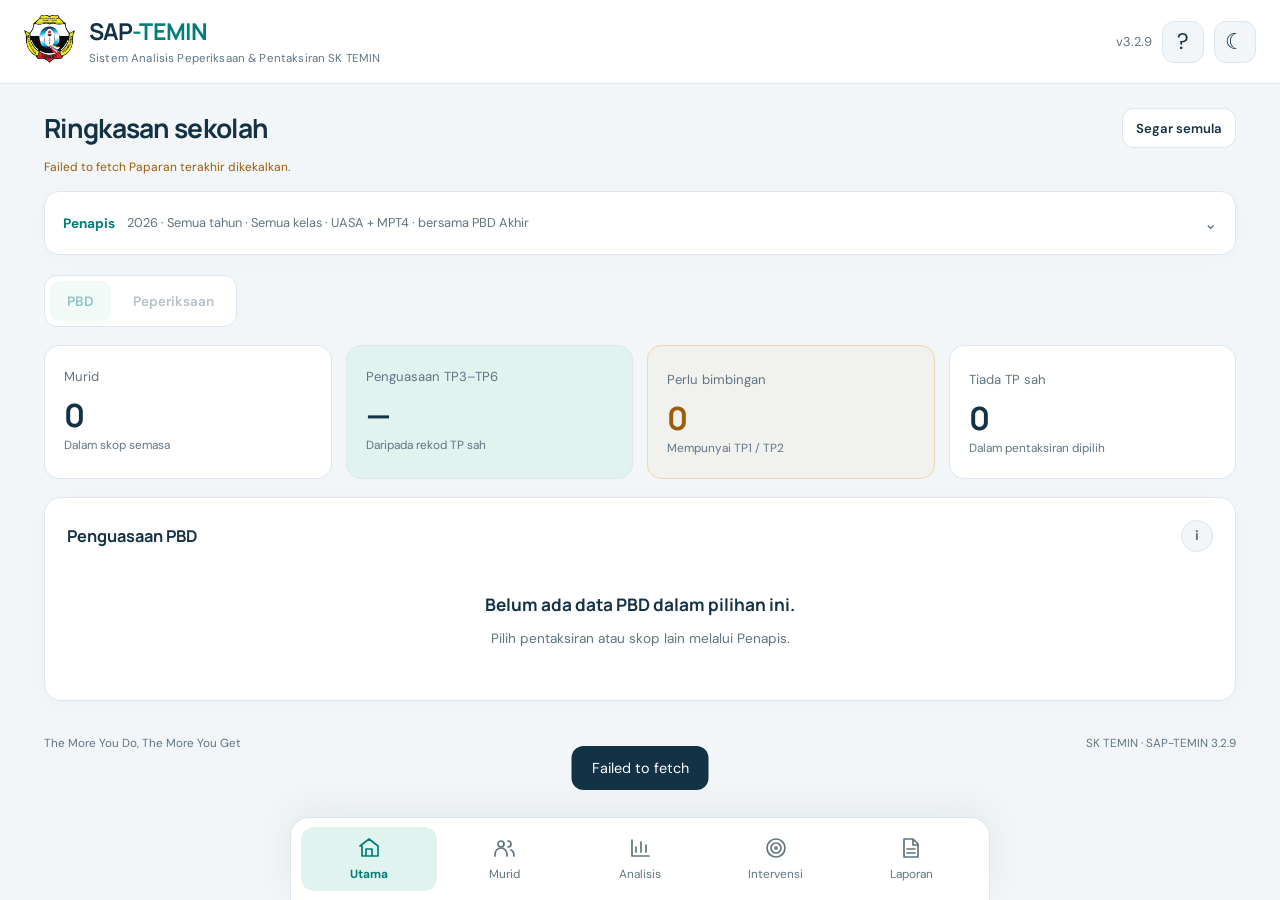
==== commit 3e0629d3: "Add files via upload" ====
--- a/index.html
+++ b/index.html
@@ -1,11 +1,11 @@
-<!doctype html><html lang="ms"><head><meta charset="utf-8"><meta name="viewport" content="width=device-width,initial-scale=1,viewport-fit=cover"><meta name="theme-color" content="#102f44"><meta name="description" content="Sistem Analisis Peperiksaan & Pentaksiran SK TEMIN"><title>SAP-TEMIN · Analisis Sekolah</title><link rel="stylesheet" href="style.css?v=3.2.8"></head><body>
+<!doctype html><html lang="ms"><head><meta charset="utf-8"><meta name="viewport" content="width=device-width,initial-scale=1,viewport-fit=cover"><meta name="theme-color" content="#102f44"><meta name="description" content="Sistem Analisis Peperiksaan & Pentaksiran SK TEMIN"><title>SAP-TEMIN · Analisis Sekolah</title><link rel="stylesheet" href="style.css?v=3.2.9"></head><body>
 <svg class="svg-defs" aria-hidden="true"><defs>
 <symbol id="i-home" viewBox="0 0 24 24"><path d="m3 10 9-7 9 7v10H5V10m4 10v-7h6v7"/></symbol><symbol id="i-chart" viewBox="0 0 24 24"><path d="M4 4v16h17M8 16v-5m5 5V6m5 10V9"/></symbol><symbol id="i-users" viewBox="0 0 24 24"><circle cx="9" cy="8" r="3"/><path d="M3 20v-2a6 6 0 0 1 12 0v2m1-15a3 3 0 0 1 0 6m3 3c2 1 3 3 3 6"/></symbol><symbol id="i-target" viewBox="0 0 24 24"><circle cx="12" cy="12" r="9"/><circle cx="12" cy="12" r="5"/><circle cx="12" cy="12" r="1"/></symbol><symbol id="i-more" viewBox="0 0 24 24"><path d="M4 6h16M4 12h16M4 18h16"/></symbol><symbol id="i-upload" viewBox="0 0 24 24"><path d="M12 16V3m-5 5 5-5 5 5M4 15v6h16v-6"/></symbol><symbol id="i-file" viewBox="0 0 24 24"><path d="M5 3h9l5 5v13H5zM14 3v6h5M8 13h8M8 17h8"/></symbol></defs></svg>
-<header class="topbar"><div class="brand"><button id="brand-logo" aria-label="Logo SK Temin" title="SK Temin"><img src="assets/logo-sk-temin.png" alt="Logo SK Temin"></button><div><strong>SAP<span>-TEMIN</span></strong><small>Sistem Analisis Peperiksaan &amp; Pentaksiran SK TEMIN</small></div></div><div class="header-right"><span class="version">v3.2.8</span><button id="help" class="icon-btn" aria-label="Panduan penggunaan">?</button><button id="theme" class="icon-btn" aria-label="Tukar mod cerah atau gelap">☾</button></div></header>
+<header class="topbar"><div class="brand"><button id="brand-logo" aria-label="Logo SK Temin" title="SK Temin"><img src="assets/logo-sk-temin.png" alt="Logo SK Temin"></button><div><strong>SAP<span>-TEMIN</span></strong><small>Sistem Analisis Peperiksaan &amp; Pentaksiran SK TEMIN</small></div></div><div class="header-right"><span class="version">v3.2.9</span><button id="help" class="icon-btn" aria-label="Panduan penggunaan">?</button><button id="theme" class="icon-btn" aria-label="Tukar mod cerah atau gelap">☾</button></div></header>
 <main id="main"><section class="page-heading"><div><p class="eyebrow" id="section-tag">PUSAT ANALISIS SEKOLAH</p><h1 id="page-title" hidden></h1><p id="page-description">SK TEMIN · ANALISIS AKADEMIK</p></div><button class="btn secondary" id="refresh">Segar semula</button></section>
 <div id="connection" class="connection" role="status">Menyediakan paparan…</div>
-<details id="filters-box" class="panel filters"><summary><span class="filter-caption">Penapis</span><span id="scope-label"></span><span class="filter-chevron" aria-hidden="true">⌄</span></summary><div class="filter-grid"><label>Sesi<select id="f-session"></select></label><div class="assessment-filter"><span id="assessment-label">Pentaksiran</span><details id="assessment-picker"><summary id="assessment-summary">Pilih pentaksiran</summary><div id="f-assessment" role="group" aria-labelledby="assessment-label"></div></details></div><label>Tahun<select id="f-year"><option value="">Semua tahun</option></select></label><label>Kelas<select id="f-class"><option value="">Semua kelas</option></select></label><div class="assessment-filter subject-filter"><span id="subject-label">Subjek</span><details id="subject-picker"><summary id="subject-summary">Semua subjek</summary><div class="subject-menu"><div class="subject-shortcuts"><button type="button" id="subject-all">Semua subjek</button><button type="button" id="subject-core">4 subjek teras</button></div><div id="f-subject" role="group" aria-labelledby="subject-label"></div></div></details></div><label id="sort-field">Susunan<select id="f-sort"><option value="rank">Gred A → F, kemudian jumlah</option><option value="name">Nama A–Z</option><option value="pbd">TP6 terbanyak, kemudian TP5 hingga TP1</option></select></label></div><button class="text-btn" id="reset-filters">Reset penapis</button></details>
-<div id="view"></div><footer class="footer">The More You Do, The More You Get <span>SK TEMIN · SAP-TEMIN 3.2.8</span></footer></main>
+<details id="filters-box" class="panel filters"><summary><span class="filter-caption">Penapis</span><span id="scope-label"></span><span class="filter-chevron" aria-hidden="true">⌄</span></summary><div class="filter-grid"><label>Sesi<select id="f-session"></select></label><div class="assessment-filter"><span id="assessment-label">Pentaksiran</span><details id="assessment-picker"><summary id="assessment-summary">Pilih pentaksiran</summary><div id="f-assessment" role="group" aria-labelledby="assessment-label"></div></details></div><label>Tahun<select id="f-year"><option value="">Semua tahun</option></select></label><label>Kelas<select id="f-class"><option value="">Semua kelas</option></select></label><div class="assessment-filter subject-filter"><span id="subject-label">Subjek</span><details id="subject-picker"><summary id="subject-summary">Semua subjek</summary><div class="subject-menu"><div class="subject-shortcuts"><button type="button" id="subject-all">Semua subjek</button><button type="button" id="subject-core">4 subjek teras</button></div><div id="f-subject" role="group" aria-labelledby="subject-label"></div></div></details></div><label id="sort-field">Susunan<select id="f-sort"><option value="rank">A teras, gred A → F, kemudian jumlah</option><option value="name">Nama A–Z</option><option value="pbd">TP6 terbanyak, kemudian TP5 hingga TP1</option></select></label></div><button class="text-btn" id="reset-filters">Reset penapis</button></details>
+<div id="view"></div><footer class="footer">The More You Do, The More You Get <span>SK TEMIN · SAP-TEMIN 3.2.9</span></footer></main>
 <nav class="bottom-nav" aria-label="Menu utama"><button data-page="home" class="active"><svg><use href="#i-home"/></svg><span>Utama</span></button><button data-page="students"><svg><use href="#i-users"/></svg><span>Murid</span></button><button data-page="analysis"><svg><use href="#i-chart"/></svg><span>Analisis</span></button><button data-page="intervention"><svg><use href="#i-target"/></svg><span>Intervensi</span></button><button data-page="reports"><svg><use href="#i-file"/></svg><span>Laporan</span></button></nav>
 <dialog id="sheet" class="bottom-sheet"><div class="sheet-handle"></div><header><h2 id="sheet-title">Maklumat</h2><button class="icon-btn" id="close-sheet" aria-label="Tutup panel">×</button></header><div id="sheet-body"></div></dialog><div id="toast" role="status" aria-live="polite"></div>
-<script src="config.js"></script><script type="module" src="js/app.mjs?v=3.2.8"></script></body></html>
+<script src="config.js"></script><script type="module" src="js/app.mjs?v=3.2.9"></script></body></html>
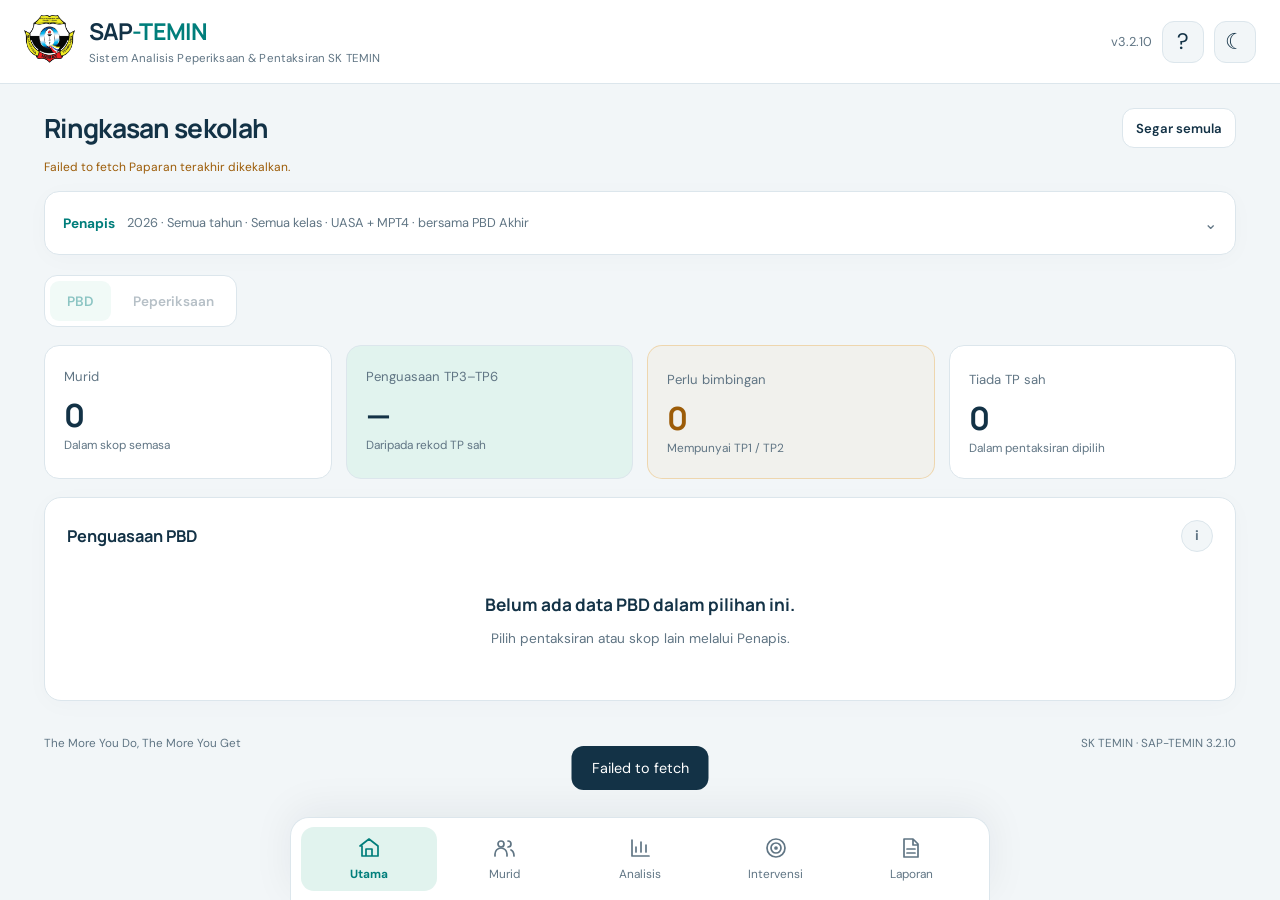
==== commit 090bcd80: "Add files via upload" ====
--- a/index.html
+++ b/index.html
@@ -1,11 +1,11 @@
-<!doctype html><html lang="ms"><head><meta charset="utf-8"><meta name="viewport" content="width=device-width,initial-scale=1,viewport-fit=cover"><meta name="theme-color" content="#102f44"><meta name="description" content="Sistem Analisis Peperiksaan & Pentaksiran SK TEMIN"><title>SAP-TEMIN · Analisis Sekolah</title><link rel="stylesheet" href="style.css?v=3.2.9"></head><body>
+<!doctype html><html lang="ms"><head><meta charset="utf-8"><meta name="viewport" content="width=device-width,initial-scale=1,viewport-fit=cover"><meta name="theme-color" content="#102f44"><meta name="description" content="Sistem Analisis Peperiksaan & Pentaksiran SK TEMIN"><title>SAP-TEMIN · Analisis Sekolah</title><link rel="stylesheet" href="style.css?v=3.2.10"></head><body>
 <svg class="svg-defs" aria-hidden="true"><defs>
 <symbol id="i-home" viewBox="0 0 24 24"><path d="m3 10 9-7 9 7v10H5V10m4 10v-7h6v7"/></symbol><symbol id="i-chart" viewBox="0 0 24 24"><path d="M4 4v16h17M8 16v-5m5 5V6m5 10V9"/></symbol><symbol id="i-users" viewBox="0 0 24 24"><circle cx="9" cy="8" r="3"/><path d="M3 20v-2a6 6 0 0 1 12 0v2m1-15a3 3 0 0 1 0 6m3 3c2 1 3 3 3 6"/></symbol><symbol id="i-target" viewBox="0 0 24 24"><circle cx="12" cy="12" r="9"/><circle cx="12" cy="12" r="5"/><circle cx="12" cy="12" r="1"/></symbol><symbol id="i-more" viewBox="0 0 24 24"><path d="M4 6h16M4 12h16M4 18h16"/></symbol><symbol id="i-upload" viewBox="0 0 24 24"><path d="M12 16V3m-5 5 5-5 5 5M4 15v6h16v-6"/></symbol><symbol id="i-file" viewBox="0 0 24 24"><path d="M5 3h9l5 5v13H5zM14 3v6h5M8 13h8M8 17h8"/></symbol></defs></svg>
-<header class="topbar"><div class="brand"><button id="brand-logo" aria-label="Logo SK Temin" title="SK Temin"><img src="assets/logo-sk-temin.png" alt="Logo SK Temin"></button><div><strong>SAP<span>-TEMIN</span></strong><small>Sistem Analisis Peperiksaan &amp; Pentaksiran SK TEMIN</small></div></div><div class="header-right"><span class="version">v3.2.9</span><button id="help" class="icon-btn" aria-label="Panduan penggunaan">?</button><button id="theme" class="icon-btn" aria-label="Tukar mod cerah atau gelap">☾</button></div></header>
+<header class="topbar"><div class="brand"><button id="brand-logo" aria-label="Logo SK Temin" title="SK Temin"><img src="assets/logo-sk-temin.png" alt="Logo SK Temin"></button><div><strong>SAP<span>-TEMIN</span></strong><small>Sistem Analisis Peperiksaan &amp; Pentaksiran SK TEMIN</small></div></div><div class="header-right"><span class="version">v3.2.10</span><button id="help" class="icon-btn" aria-label="Panduan penggunaan">?</button><button id="theme" class="icon-btn" aria-label="Tukar mod cerah atau gelap">☾</button></div></header>
 <main id="main"><section class="page-heading"><div><p class="eyebrow" id="section-tag">PUSAT ANALISIS SEKOLAH</p><h1 id="page-title" hidden></h1><p id="page-description">SK TEMIN · ANALISIS AKADEMIK</p></div><button class="btn secondary" id="refresh">Segar semula</button></section>
 <div id="connection" class="connection" role="status">Menyediakan paparan…</div>
-<details id="filters-box" class="panel filters"><summary><span class="filter-caption">Penapis</span><span id="scope-label"></span><span class="filter-chevron" aria-hidden="true">⌄</span></summary><div class="filter-grid"><label>Sesi<select id="f-session"></select></label><div class="assessment-filter"><span id="assessment-label">Pentaksiran</span><details id="assessment-picker"><summary id="assessment-summary">Pilih pentaksiran</summary><div id="f-assessment" role="group" aria-labelledby="assessment-label"></div></details></div><label>Tahun<select id="f-year"><option value="">Semua tahun</option></select></label><label>Kelas<select id="f-class"><option value="">Semua kelas</option></select></label><div class="assessment-filter subject-filter"><span id="subject-label">Subjek</span><details id="subject-picker"><summary id="subject-summary">Semua subjek</summary><div class="subject-menu"><div class="subject-shortcuts"><button type="button" id="subject-all">Semua subjek</button><button type="button" id="subject-core">4 subjek teras</button></div><div id="f-subject" role="group" aria-labelledby="subject-label"></div></div></details></div><label id="sort-field">Susunan<select id="f-sort"><option value="rank">A teras, gred A → F, kemudian jumlah</option><option value="name">Nama A–Z</option><option value="pbd">TP6 terbanyak, kemudian TP5 hingga TP1</option></select></label></div><button class="text-btn" id="reset-filters">Reset penapis</button></details>
-<div id="view"></div><footer class="footer">The More You Do, The More You Get <span>SK TEMIN · SAP-TEMIN 3.2.9</span></footer></main>
+<details id="filters-box" class="panel filters"><summary><span class="filter-caption">Penapis</span><span id="scope-label"></span><span class="filter-chevron" aria-hidden="true">⌄</span></summary><div class="filter-grid"><label>Sesi<select id="f-session"></select></label><div class="assessment-filter"><span id="assessment-label">Pentaksiran</span><details id="assessment-picker"><summary id="assessment-summary">Pilih pentaksiran</summary><div id="f-assessment" role="group" aria-labelledby="assessment-label"></div></details></div><label>Tahun<select id="f-year"><option value="">Semua tahun</option></select></label><label>Kelas<select id="f-class"><option value="">Semua kelas</option></select></label><div class="assessment-filter subject-filter"><span id="subject-label">Subjek</span><details id="subject-picker"><summary id="subject-summary">Semua subjek</summary><div class="subject-menu"><div class="subject-shortcuts"><button type="button" id="subject-all">Semua subjek</button><button type="button" id="subject-core">4 subjek teras</button></div><div id="f-subject" role="group" aria-labelledby="subject-label"></div></div></details></div><label id="sort-field">Susunan<select id="f-sort"><option value="rank">A teras → SEJ/RBT → PI → elektif</option><option value="name">Nama A–Z</option><option value="pbd">TP6 terbanyak, kemudian TP5 hingga TP1</option></select></label></div><button class="text-btn" id="reset-filters">Reset penapis</button></details>
+<div id="view"></div><footer class="footer">The More You Do, The More You Get <span>SK TEMIN · SAP-TEMIN 3.2.10</span></footer></main>
 <nav class="bottom-nav" aria-label="Menu utama"><button data-page="home" class="active"><svg><use href="#i-home"/></svg><span>Utama</span></button><button data-page="students"><svg><use href="#i-users"/></svg><span>Murid</span></button><button data-page="analysis"><svg><use href="#i-chart"/></svg><span>Analisis</span></button><button data-page="intervention"><svg><use href="#i-target"/></svg><span>Intervensi</span></button><button data-page="reports"><svg><use href="#i-file"/></svg><span>Laporan</span></button></nav>
 <dialog id="sheet" class="bottom-sheet"><div class="sheet-handle"></div><header><h2 id="sheet-title">Maklumat</h2><button class="icon-btn" id="close-sheet" aria-label="Tutup panel">×</button></header><div id="sheet-body"></div></dialog><div id="toast" role="status" aria-live="polite"></div>
-<script src="config.js"></script><script type="module" src="js/app.mjs?v=3.2.9"></script></body></html>
+<script src="config.js"></script><script type="module" src="js/app.mjs?v=3.2.10"></script></body></html>
--- a/style.css
+++ b/style.css
@@ -139,3 +139,4 @@
 .grade-counts{display:block;font-size:.65rem;color:var(--muted);white-space:nowrap;margin-top:5px}
 .core-pbd-table .pbd-justification{white-space:normal;min-width:240px;max-width:330px;text-align:left;line-height:1.5;font-size:.8rem}
 @media print{.core-pbd-table{min-width:0;width:100%}.core-pbd-table .pbd-justification{min-width:0;max-width:70mm;font-size:8pt}}
+.exam-priority{white-space:normal;min-width:150px;max-width:220px;line-height:1.4}
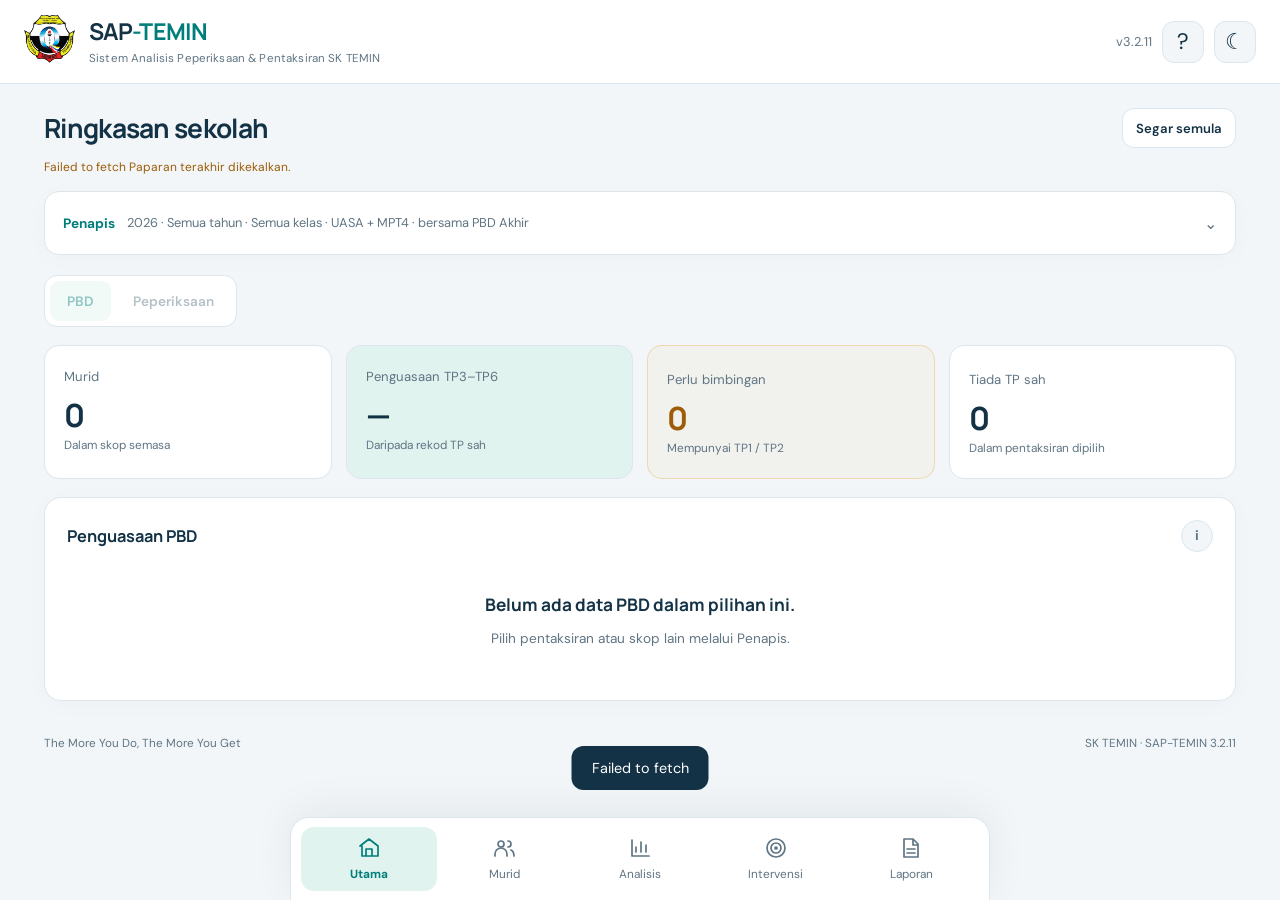
==== commit b9d7121f: "Add files via upload" ====
--- a/index.html
+++ b/index.html
@@ -1,11 +1,11 @@
-<!doctype html><html lang="ms"><head><meta charset="utf-8"><meta name="viewport" content="width=device-width,initial-scale=1,viewport-fit=cover"><meta name="theme-color" content="#102f44"><meta name="description" content="Sistem Analisis Peperiksaan & Pentaksiran SK TEMIN"><title>SAP-TEMIN · Analisis Sekolah</title><link rel="stylesheet" href="style.css?v=3.2.10"></head><body>
+<!doctype html><html lang="ms"><head><meta charset="utf-8"><meta name="viewport" content="width=device-width,initial-scale=1,viewport-fit=cover"><meta name="theme-color" content="#102f44"><meta name="description" content="Sistem Analisis Peperiksaan & Pentaksiran SK TEMIN"><title>SAP-TEMIN · Analisis Sekolah</title><link rel="stylesheet" href="style.css?v=3.2.11"></head><body>
 <svg class="svg-defs" aria-hidden="true"><defs>
 <symbol id="i-home" viewBox="0 0 24 24"><path d="m3 10 9-7 9 7v10H5V10m4 10v-7h6v7"/></symbol><symbol id="i-chart" viewBox="0 0 24 24"><path d="M4 4v16h17M8 16v-5m5 5V6m5 10V9"/></symbol><symbol id="i-users" viewBox="0 0 24 24"><circle cx="9" cy="8" r="3"/><path d="M3 20v-2a6 6 0 0 1 12 0v2m1-15a3 3 0 0 1 0 6m3 3c2 1 3 3 3 6"/></symbol><symbol id="i-target" viewBox="0 0 24 24"><circle cx="12" cy="12" r="9"/><circle cx="12" cy="12" r="5"/><circle cx="12" cy="12" r="1"/></symbol><symbol id="i-more" viewBox="0 0 24 24"><path d="M4 6h16M4 12h16M4 18h16"/></symbol><symbol id="i-upload" viewBox="0 0 24 24"><path d="M12 16V3m-5 5 5-5 5 5M4 15v6h16v-6"/></symbol><symbol id="i-file" viewBox="0 0 24 24"><path d="M5 3h9l5 5v13H5zM14 3v6h5M8 13h8M8 17h8"/></symbol></defs></svg>
-<header class="topbar"><div class="brand"><button id="brand-logo" aria-label="Logo SK Temin" title="SK Temin"><img src="assets/logo-sk-temin.png" alt="Logo SK Temin"></button><div><strong>SAP<span>-TEMIN</span></strong><small>Sistem Analisis Peperiksaan &amp; Pentaksiran SK TEMIN</small></div></div><div class="header-right"><span class="version">v3.2.10</span><button id="help" class="icon-btn" aria-label="Panduan penggunaan">?</button><button id="theme" class="icon-btn" aria-label="Tukar mod cerah atau gelap">☾</button></div></header>
+<header class="topbar"><div class="brand"><button id="brand-logo" aria-label="Logo SK Temin" title="SK Temin"><img src="assets/logo-sk-temin.png" alt="Logo SK Temin"></button><div><strong>SAP<span>-TEMIN</span></strong><small>Sistem Analisis Peperiksaan &amp; Pentaksiran SK TEMIN</small></div></div><div class="header-right"><span class="version">v3.2.11</span><button id="help" class="icon-btn" aria-label="Panduan penggunaan">?</button><button id="theme" class="icon-btn" aria-label="Tukar mod cerah atau gelap">☾</button></div></header>
 <main id="main"><section class="page-heading"><div><p class="eyebrow" id="section-tag">PUSAT ANALISIS SEKOLAH</p><h1 id="page-title" hidden></h1><p id="page-description">SK TEMIN · ANALISIS AKADEMIK</p></div><button class="btn secondary" id="refresh">Segar semula</button></section>
 <div id="connection" class="connection" role="status">Menyediakan paparan…</div>
-<details id="filters-box" class="panel filters"><summary><span class="filter-caption">Penapis</span><span id="scope-label"></span><span class="filter-chevron" aria-hidden="true">⌄</span></summary><div class="filter-grid"><label>Sesi<select id="f-session"></select></label><div class="assessment-filter"><span id="assessment-label">Pentaksiran</span><details id="assessment-picker"><summary id="assessment-summary">Pilih pentaksiran</summary><div id="f-assessment" role="group" aria-labelledby="assessment-label"></div></details></div><label>Tahun<select id="f-year"><option value="">Semua tahun</option></select></label><label>Kelas<select id="f-class"><option value="">Semua kelas</option></select></label><div class="assessment-filter subject-filter"><span id="subject-label">Subjek</span><details id="subject-picker"><summary id="subject-summary">Semua subjek</summary><div class="subject-menu"><div class="subject-shortcuts"><button type="button" id="subject-all">Semua subjek</button><button type="button" id="subject-core">4 subjek teras</button></div><div id="f-subject" role="group" aria-labelledby="subject-label"></div></div></details></div><label id="sort-field">Susunan<select id="f-sort"><option value="rank">A teras → SEJ/RBT → PI → elektif</option><option value="name">Nama A–Z</option><option value="pbd">TP6 terbanyak, kemudian TP5 hingga TP1</option></select></label></div><button class="text-btn" id="reset-filters">Reset penapis</button></details>
-<div id="view"></div><footer class="footer">The More You Do, The More You Get <span>SK TEMIN · SAP-TEMIN 3.2.10</span></footer></main>
+<details id="filters-box" class="panel filters"><summary><span class="filter-caption">Penapis</span><span id="scope-label"></span><span class="filter-chevron" aria-hidden="true">⌄</span></summary><div class="filter-grid"><label>Sesi<select id="f-session"></select></label><div class="assessment-filter"><span id="assessment-label">Pentaksiran</span><details id="assessment-picker"><summary id="assessment-summary">Pilih pentaksiran</summary><div id="f-assessment" role="group" aria-labelledby="assessment-label"></div></details></div><label>Tahun<select id="f-year"><option value="">Semua tahun</option></select></label><label>Kelas<select id="f-class"><option value="">Semua kelas</option></select></label><div class="assessment-filter subject-filter"><span id="subject-label">Subjek</span><details id="subject-picker"><summary id="subject-summary">Semua subjek</summary><div class="subject-menu"><div class="subject-shortcuts"><button type="button" id="subject-all">Semua subjek</button><button type="button" id="subject-core">4 subjek teras</button></div><div id="f-subject" role="group" aria-labelledby="subject-label"></div></div></details></div><label id="krk-field">Pemilihan KRK<select id="f-krk"><option value="">Ranking biasa</option><option value="priority">KRK: minimum C semua 7 subjek dahulu</option></select></label><label id="sort-field">Susunan<select id="f-sort"><option value="rank">A teras → SEJ/RBT → PI → elektif</option><option value="name">Nama A–Z</option><option value="pbd">TP6 terbanyak, kemudian TP5 hingga TP1</option></select></label></div><button class="text-btn" id="reset-filters">Reset penapis</button></details>
+<div id="view"></div><footer class="footer">The More You Do, The More You Get <span>SK TEMIN · SAP-TEMIN 3.2.11</span></footer></main>
 <nav class="bottom-nav" aria-label="Menu utama"><button data-page="home" class="active"><svg><use href="#i-home"/></svg><span>Utama</span></button><button data-page="students"><svg><use href="#i-users"/></svg><span>Murid</span></button><button data-page="analysis"><svg><use href="#i-chart"/></svg><span>Analisis</span></button><button data-page="intervention"><svg><use href="#i-target"/></svg><span>Intervensi</span></button><button data-page="reports"><svg><use href="#i-file"/></svg><span>Laporan</span></button></nav>
 <dialog id="sheet" class="bottom-sheet"><div class="sheet-handle"></div><header><h2 id="sheet-title">Maklumat</h2><button class="icon-btn" id="close-sheet" aria-label="Tutup panel">×</button></header><div id="sheet-body"></div></dialog><div id="toast" role="status" aria-live="polite"></div>
-<script src="config.js"></script><script type="module" src="js/app.mjs?v=3.2.10"></script></body></html>
+<script src="config.js"></script><script type="module" src="js/app.mjs?v=3.2.11"></script></body></html>
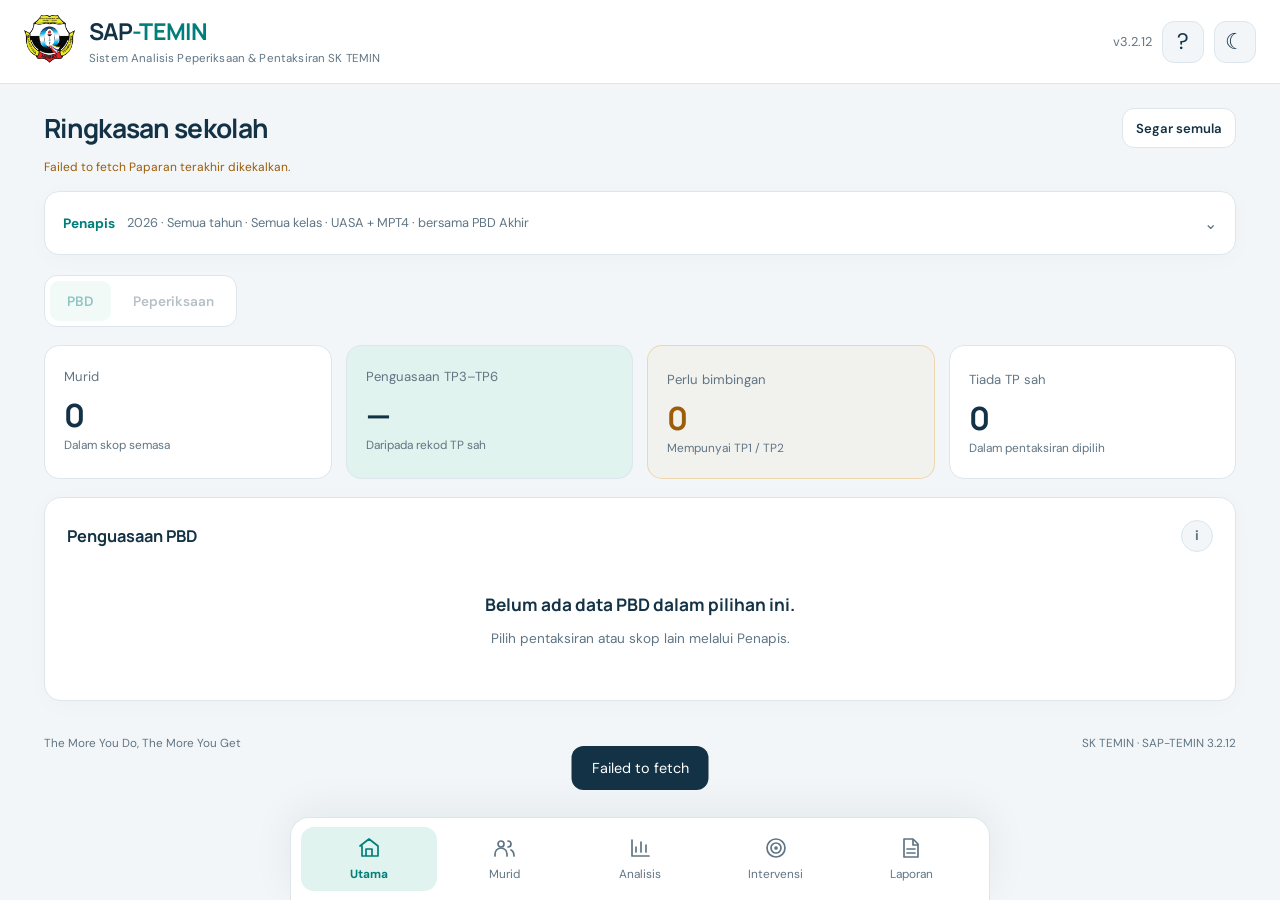
==== commit 41e20b4f: "Add files via upload" ====
--- a/index.html
+++ b/index.html
@@ -1,11 +1,11 @@
-<!doctype html><html lang="ms"><head><meta charset="utf-8"><meta name="viewport" content="width=device-width,initial-scale=1,viewport-fit=cover"><meta name="theme-color" content="#102f44"><meta name="description" content="Sistem Analisis Peperiksaan & Pentaksiran SK TEMIN"><title>SAP-TEMIN · Analisis Sekolah</title><link rel="stylesheet" href="style.css?v=3.2.11"></head><body>
+<!doctype html><html lang="ms"><head><meta charset="utf-8"><meta name="viewport" content="width=device-width,initial-scale=1,viewport-fit=cover"><meta name="theme-color" content="#102f44"><meta name="description" content="Sistem Analisis Peperiksaan & Pentaksiran SK TEMIN"><title>SAP-TEMIN · Analisis Sekolah</title><link rel="stylesheet" href="style.css?v=3.2.12"></head><body>
 <svg class="svg-defs" aria-hidden="true"><defs>
 <symbol id="i-home" viewBox="0 0 24 24"><path d="m3 10 9-7 9 7v10H5V10m4 10v-7h6v7"/></symbol><symbol id="i-chart" viewBox="0 0 24 24"><path d="M4 4v16h17M8 16v-5m5 5V6m5 10V9"/></symbol><symbol id="i-users" viewBox="0 0 24 24"><circle cx="9" cy="8" r="3"/><path d="M3 20v-2a6 6 0 0 1 12 0v2m1-15a3 3 0 0 1 0 6m3 3c2 1 3 3 3 6"/></symbol><symbol id="i-target" viewBox="0 0 24 24"><circle cx="12" cy="12" r="9"/><circle cx="12" cy="12" r="5"/><circle cx="12" cy="12" r="1"/></symbol><symbol id="i-more" viewBox="0 0 24 24"><path d="M4 6h16M4 12h16M4 18h16"/></symbol><symbol id="i-upload" viewBox="0 0 24 24"><path d="M12 16V3m-5 5 5-5 5 5M4 15v6h16v-6"/></symbol><symbol id="i-file" viewBox="0 0 24 24"><path d="M5 3h9l5 5v13H5zM14 3v6h5M8 13h8M8 17h8"/></symbol></defs></svg>
-<header class="topbar"><div class="brand"><button id="brand-logo" aria-label="Logo SK Temin" title="SK Temin"><img src="assets/logo-sk-temin.png" alt="Logo SK Temin"></button><div><strong>SAP<span>-TEMIN</span></strong><small>Sistem Analisis Peperiksaan &amp; Pentaksiran SK TEMIN</small></div></div><div class="header-right"><span class="version">v3.2.11</span><button id="help" class="icon-btn" aria-label="Panduan penggunaan">?</button><button id="theme" class="icon-btn" aria-label="Tukar mod cerah atau gelap">☾</button></div></header>
+<header class="topbar"><div class="brand"><button id="brand-logo" aria-label="Logo SK Temin" title="SK Temin"><img src="assets/logo-sk-temin.png" alt="Logo SK Temin"></button><div><strong>SAP<span>-TEMIN</span></strong><small>Sistem Analisis Peperiksaan &amp; Pentaksiran SK TEMIN</small></div></div><div class="header-right"><span class="version">v3.2.12</span><button id="help" class="icon-btn" aria-label="Panduan penggunaan">?</button><button id="theme" class="icon-btn" aria-label="Tukar mod cerah atau gelap">☾</button></div></header>
 <main id="main"><section class="page-heading"><div><p class="eyebrow" id="section-tag">PUSAT ANALISIS SEKOLAH</p><h1 id="page-title" hidden></h1><p id="page-description">SK TEMIN · ANALISIS AKADEMIK</p></div><button class="btn secondary" id="refresh">Segar semula</button></section>
 <div id="connection" class="connection" role="status">Menyediakan paparan…</div>
-<details id="filters-box" class="panel filters"><summary><span class="filter-caption">Penapis</span><span id="scope-label"></span><span class="filter-chevron" aria-hidden="true">⌄</span></summary><div class="filter-grid"><label>Sesi<select id="f-session"></select></label><div class="assessment-filter"><span id="assessment-label">Pentaksiran</span><details id="assessment-picker"><summary id="assessment-summary">Pilih pentaksiran</summary><div id="f-assessment" role="group" aria-labelledby="assessment-label"></div></details></div><label>Tahun<select id="f-year"><option value="">Semua tahun</option></select></label><label>Kelas<select id="f-class"><option value="">Semua kelas</option></select></label><div class="assessment-filter subject-filter"><span id="subject-label">Subjek</span><details id="subject-picker"><summary id="subject-summary">Semua subjek</summary><div class="subject-menu"><div class="subject-shortcuts"><button type="button" id="subject-all">Semua subjek</button><button type="button" id="subject-core">4 subjek teras</button></div><div id="f-subject" role="group" aria-labelledby="subject-label"></div></div></details></div><label id="krk-field">Pemilihan KRK<select id="f-krk"><option value="">Ranking biasa</option><option value="priority">KRK: minimum C semua 7 subjek dahulu</option></select></label><label id="sort-field">Susunan<select id="f-sort"><option value="rank">A teras → SEJ/RBT → PI → elektif</option><option value="name">Nama A–Z</option><option value="pbd">TP6 terbanyak, kemudian TP5 hingga TP1</option></select></label></div><button class="text-btn" id="reset-filters">Reset penapis</button></details>
-<div id="view"></div><footer class="footer">The More You Do, The More You Get <span>SK TEMIN · SAP-TEMIN 3.2.11</span></footer></main>
+<details id="filters-box" class="panel filters"><summary><span class="filter-caption">Penapis</span><span id="scope-label"></span><span class="filter-chevron" aria-hidden="true">⌄</span></summary><div class="filter-grid"><label>Sesi<select id="f-session"></select></label><div class="assessment-filter"><span id="assessment-label">Pentaksiran</span><details id="assessment-picker"><summary id="assessment-summary">Pilih pentaksiran</summary><div id="f-assessment" role="group" aria-labelledby="assessment-label"></div></details></div><label>Tahun<select id="f-year"><option value="">Semua tahun</option></select></label><label>Kelas<select id="f-class"><option value="">Semua kelas</option></select></label><div class="assessment-filter subject-filter"><span id="subject-label">Subjek</span><details id="subject-picker"><summary id="subject-summary">Semua subjek</summary><div class="subject-menu"><div class="subject-shortcuts"><button type="button" id="subject-all">Semua subjek</button><button type="button" id="subject-core">4 subjek teras</button></div><div id="f-subject" role="group" aria-labelledby="subject-label"></div></div></details></div><label id="krk-field">Pemilihan KRK<select id="f-krk"><option value="">Ranking biasa</option><option value="priority">KRK: minimum C 6 subjek (PI jika ditanda)</option></select></label><label id="sort-field">Susunan<select id="f-sort"><option value="rank">A teras → SEJ/RBT → PI → elektif</option><option value="name">Nama A–Z</option><option value="pbd">TP6 terbanyak, kemudian TP5 hingga TP1</option></select></label></div><button class="text-btn" id="reset-filters">Reset penapis</button></details>
+<div id="view"></div><footer class="footer">The More You Do, The More You Get <span>SK TEMIN · SAP-TEMIN 3.2.12</span></footer></main>
 <nav class="bottom-nav" aria-label="Menu utama"><button data-page="home" class="active"><svg><use href="#i-home"/></svg><span>Utama</span></button><button data-page="students"><svg><use href="#i-users"/></svg><span>Murid</span></button><button data-page="analysis"><svg><use href="#i-chart"/></svg><span>Analisis</span></button><button data-page="intervention"><svg><use href="#i-target"/></svg><span>Intervensi</span></button><button data-page="reports"><svg><use href="#i-file"/></svg><span>Laporan</span></button></nav>
 <dialog id="sheet" class="bottom-sheet"><div class="sheet-handle"></div><header><h2 id="sheet-title">Maklumat</h2><button class="icon-btn" id="close-sheet" aria-label="Tutup panel">×</button></header><div id="sheet-body"></div></dialog><div id="toast" role="status" aria-live="polite"></div>
-<script src="config.js"></script><script type="module" src="js/app.mjs?v=3.2.11"></script></body></html>
+<script src="config.js"></script><script type="module" src="js/app.mjs?v=3.2.12"></script></body></html>
--- a/style.css
+++ b/style.css
@@ -140,3 +140,16 @@
 .core-pbd-table .pbd-justification{white-space:normal;min-width:240px;max-width:330px;text-align:left;line-height:1.5;font-size:.8rem}
 @media print{.core-pbd-table{min-width:0;width:100%}.core-pbd-table .pbd-justification{min-width:0;max-width:70mm;font-size:8pt}}
 .exam-priority{white-space:normal;min-width:150px;max-width:220px;line-height:1.4}
+@media print{
+ #placement-print .evidence-page h2{font-size:11pt;margin:2mm 0}
+ #placement-print .evidence-caption{font-size:7pt;line-height:1.3;margin:2mm 0}
+ #placement-print .evidence-page header p{line-height:1.3;font-size:7pt}
+ #placement-print .evidence-table{table-layout:fixed;font-size:7pt}
+ #placement-print .evidence-table th,#placement-print .evidence-table td{padding:.7mm .5mm;line-height:1.15;text-align:center;font-size:7pt;overflow-wrap:anywhere}
+ #placement-print .evidence-table th:first-child,#placement-print .evidence-table th:last-child{width:auto}
+ #placement-print .evidence-table td:nth-child(2){text-align:left;font-weight:600}
+ #placement-print .evidence-table small{display:block;font-size:6.2pt;line-height:1.15;font-weight:400;margin-top:.4mm}
+ #placement-print .evidence-page footer{font-size:6.5pt;line-height:1.3}
+}
+@media print{html{background:white!important}}
+@media print{#placement-print .print-class.compact table{font-size:7pt}#placement-print .print-class.compact td,#placement-print .print-class.compact th{font-size:7pt;padding:.2mm .8mm;line-height:1.1}}
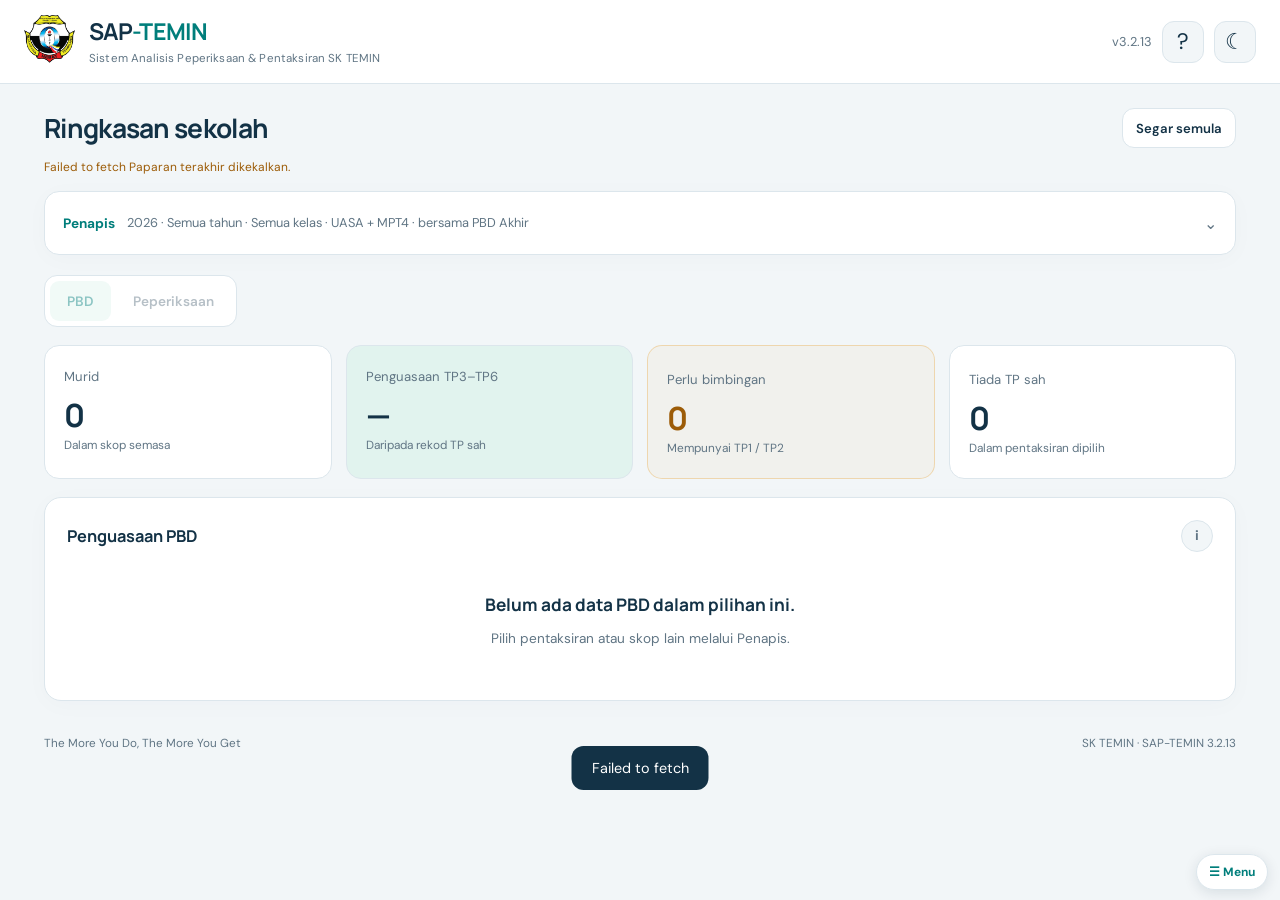
==== commit dd6b0904: "Add files via upload" ====
--- a/index.html
+++ b/index.html
@@ -1,11 +1,11 @@
-<!doctype html><html lang="ms"><head><meta charset="utf-8"><meta name="viewport" content="width=device-width,initial-scale=1,viewport-fit=cover"><meta name="theme-color" content="#102f44"><meta name="description" content="Sistem Analisis Peperiksaan & Pentaksiran SK TEMIN"><title>SAP-TEMIN · Analisis Sekolah</title><link rel="stylesheet" href="style.css?v=3.2.12"></head><body>
+<!doctype html><html lang="ms"><head><meta charset="utf-8"><meta name="viewport" content="width=device-width,initial-scale=1,viewport-fit=cover"><meta name="theme-color" content="#102f44"><meta name="description" content="Sistem Analisis Peperiksaan & Pentaksiran SK TEMIN"><title>SAP-TEMIN · Analisis Sekolah</title><link rel="stylesheet" href="style.css?v=3.2.13"></head><body>
 <svg class="svg-defs" aria-hidden="true"><defs>
 <symbol id="i-home" viewBox="0 0 24 24"><path d="m3 10 9-7 9 7v10H5V10m4 10v-7h6v7"/></symbol><symbol id="i-chart" viewBox="0 0 24 24"><path d="M4 4v16h17M8 16v-5m5 5V6m5 10V9"/></symbol><symbol id="i-users" viewBox="0 0 24 24"><circle cx="9" cy="8" r="3"/><path d="M3 20v-2a6 6 0 0 1 12 0v2m1-15a3 3 0 0 1 0 6m3 3c2 1 3 3 3 6"/></symbol><symbol id="i-target" viewBox="0 0 24 24"><circle cx="12" cy="12" r="9"/><circle cx="12" cy="12" r="5"/><circle cx="12" cy="12" r="1"/></symbol><symbol id="i-more" viewBox="0 0 24 24"><path d="M4 6h16M4 12h16M4 18h16"/></symbol><symbol id="i-upload" viewBox="0 0 24 24"><path d="M12 16V3m-5 5 5-5 5 5M4 15v6h16v-6"/></symbol><symbol id="i-file" viewBox="0 0 24 24"><path d="M5 3h9l5 5v13H5zM14 3v6h5M8 13h8M8 17h8"/></symbol></defs></svg>
-<header class="topbar"><div class="brand"><button id="brand-logo" aria-label="Logo SK Temin" title="SK Temin"><img src="assets/logo-sk-temin.png" alt="Logo SK Temin"></button><div><strong>SAP<span>-TEMIN</span></strong><small>Sistem Analisis Peperiksaan &amp; Pentaksiran SK TEMIN</small></div></div><div class="header-right"><span class="version">v3.2.12</span><button id="help" class="icon-btn" aria-label="Panduan penggunaan">?</button><button id="theme" class="icon-btn" aria-label="Tukar mod cerah atau gelap">☾</button></div></header>
+<header class="topbar"><div class="brand"><button id="brand-logo" aria-label="Logo SK Temin" title="SK Temin"><img src="assets/logo-sk-temin.png" alt="Logo SK Temin"></button><div><strong>SAP<span>-TEMIN</span></strong><small>Sistem Analisis Peperiksaan &amp; Pentaksiran SK TEMIN</small></div></div><div class="header-right"><span class="version">v3.2.13</span><button id="help" class="icon-btn" aria-label="Panduan penggunaan">?</button><button id="theme" class="icon-btn" aria-label="Tukar mod cerah atau gelap">☾</button></div></header>
 <main id="main"><section class="page-heading"><div><p class="eyebrow" id="section-tag">PUSAT ANALISIS SEKOLAH</p><h1 id="page-title" hidden></h1><p id="page-description">SK TEMIN · ANALISIS AKADEMIK</p></div><button class="btn secondary" id="refresh">Segar semula</button></section>
 <div id="connection" class="connection" role="status">Menyediakan paparan…</div>
 <details id="filters-box" class="panel filters"><summary><span class="filter-caption">Penapis</span><span id="scope-label"></span><span class="filter-chevron" aria-hidden="true">⌄</span></summary><div class="filter-grid"><label>Sesi<select id="f-session"></select></label><div class="assessment-filter"><span id="assessment-label">Pentaksiran</span><details id="assessment-picker"><summary id="assessment-summary">Pilih pentaksiran</summary><div id="f-assessment" role="group" aria-labelledby="assessment-label"></div></details></div><label>Tahun<select id="f-year"><option value="">Semua tahun</option></select></label><label>Kelas<select id="f-class"><option value="">Semua kelas</option></select></label><div class="assessment-filter subject-filter"><span id="subject-label">Subjek</span><details id="subject-picker"><summary id="subject-summary">Semua subjek</summary><div class="subject-menu"><div class="subject-shortcuts"><button type="button" id="subject-all">Semua subjek</button><button type="button" id="subject-core">4 subjek teras</button></div><div id="f-subject" role="group" aria-labelledby="subject-label"></div></div></details></div><label id="krk-field">Pemilihan KRK<select id="f-krk"><option value="">Ranking biasa</option><option value="priority">KRK: minimum C 6 subjek (PI jika ditanda)</option></select></label><label id="sort-field">Susunan<select id="f-sort"><option value="rank">A teras → SEJ/RBT → PI → elektif</option><option value="name">Nama A–Z</option><option value="pbd">TP6 terbanyak, kemudian TP5 hingga TP1</option></select></label></div><button class="text-btn" id="reset-filters">Reset penapis</button></details>
-<div id="view"></div><footer class="footer">The More You Do, The More You Get <span>SK TEMIN · SAP-TEMIN 3.2.12</span></footer></main>
-<nav class="bottom-nav" aria-label="Menu utama"><button data-page="home" class="active"><svg><use href="#i-home"/></svg><span>Utama</span></button><button data-page="students"><svg><use href="#i-users"/></svg><span>Murid</span></button><button data-page="analysis"><svg><use href="#i-chart"/></svg><span>Analisis</span></button><button data-page="intervention"><svg><use href="#i-target"/></svg><span>Intervensi</span></button><button data-page="reports"><svg><use href="#i-file"/></svg><span>Laporan</span></button></nav>
+<div id="view"></div><footer class="footer">The More You Do, The More You Get <span>SK TEMIN · SAP-TEMIN 3.2.13</span></footer></main>
+<button id="nav-toggle" class="nav-toggle screen-only" type="button" aria-controls="bottom-nav" aria-expanded="false" aria-label="Tunjukkan menu utama">☰ Menu</button><nav id="bottom-nav" class="bottom-nav nav-collapsed" aria-label="Menu utama" aria-hidden="true" inert><button data-page="home" class="active"><svg><use href="#i-home"/></svg><span>Utama</span></button><button data-page="students"><svg><use href="#i-users"/></svg><span>Murid</span></button><button data-page="analysis"><svg><use href="#i-chart"/></svg><span>Analisis</span></button><button data-page="intervention"><svg><use href="#i-target"/></svg><span>Intervensi</span></button><button data-page="reports"><svg><use href="#i-file"/></svg><span>Laporan</span></button></nav>
 <dialog id="sheet" class="bottom-sheet"><div class="sheet-handle"></div><header><h2 id="sheet-title">Maklumat</h2><button class="icon-btn" id="close-sheet" aria-label="Tutup panel">×</button></header><div id="sheet-body"></div></dialog><div id="toast" role="status" aria-live="polite"></div>
-<script src="config.js"></script><script type="module" src="js/app.mjs?v=3.2.12"></script></body></html>
+<script src="config.js"></script><script type="module" src="js/app.mjs?v=3.2.13"></script><script type="module" src="js/navigation.mjs?v=3.2.13"></script></body></html>
--- a/style.css
+++ b/style.css
@@ -153,3 +153,11 @@
 }
 @media print{html{background:white!important}}
 @media print{#placement-print .print-class.compact table{font-size:7pt}#placement-print .print-class.compact td,#placement-print .print-class.compact th{font-size:7pt;padding:.2mm .8mm;line-height:1.1}}
+
+/* On-demand navigation leaves the marks unobstructed. */
+.bottom-nav{transition:transform .2s ease,opacity .2s ease,visibility .2s}
+.bottom-nav.nav-collapsed{transform:translate(-50%,calc(100% + 24px));opacity:0;visibility:hidden;pointer-events:none}
+.nav-toggle{position:fixed;right:max(12px,env(safe-area-inset-right));bottom:calc(10px + env(safe-area-inset-bottom));z-index:21;border:1px solid var(--line);border-radius:18px;padding:8px 12px;min-height:36px;background:var(--paper);color:var(--teal);font-size:.75rem;font-weight:700;box-shadow:0 3px 14px #0b27361c;cursor:pointer}
+body.menu-expanded .nav-toggle{bottom:calc(96px + env(safe-area-inset-bottom))}
+@media(prefers-reduced-motion:reduce){.bottom-nav{transition:none}}
+@media print{.nav-toggle{display:none!important}}
